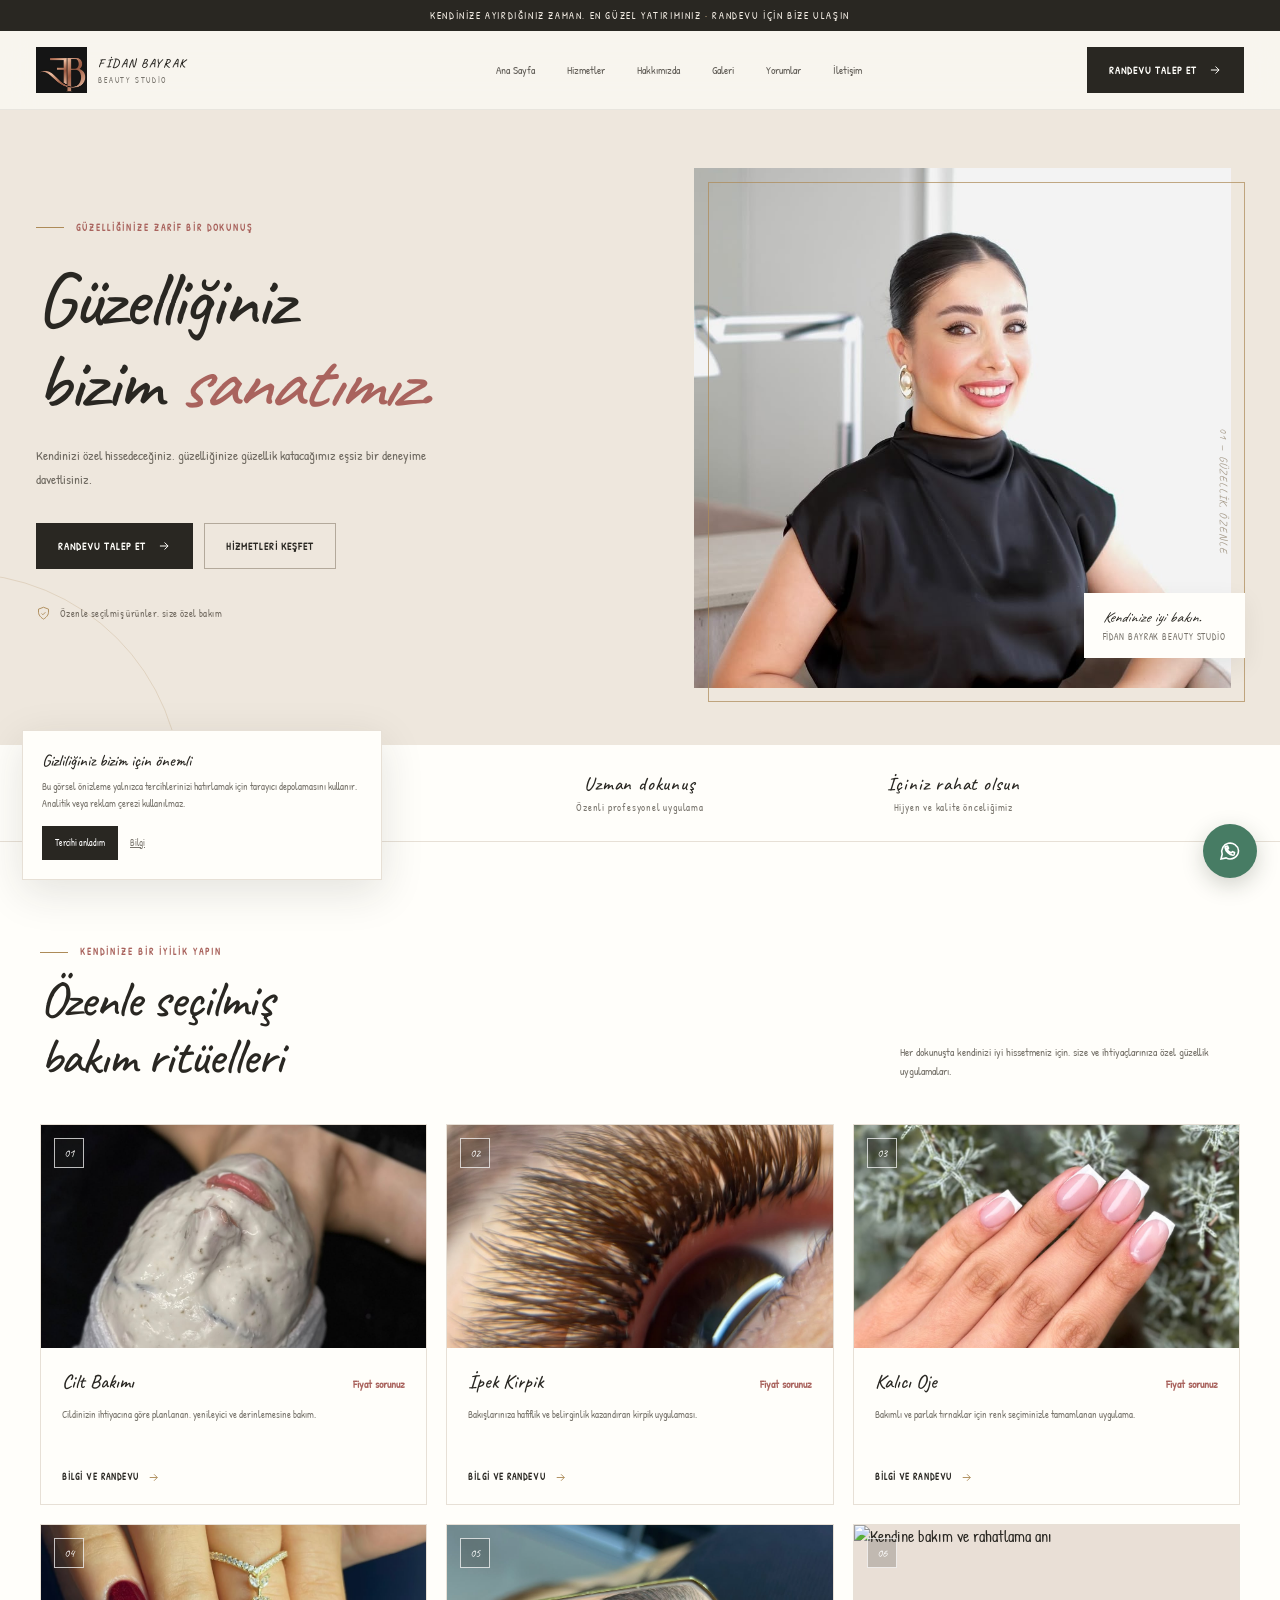
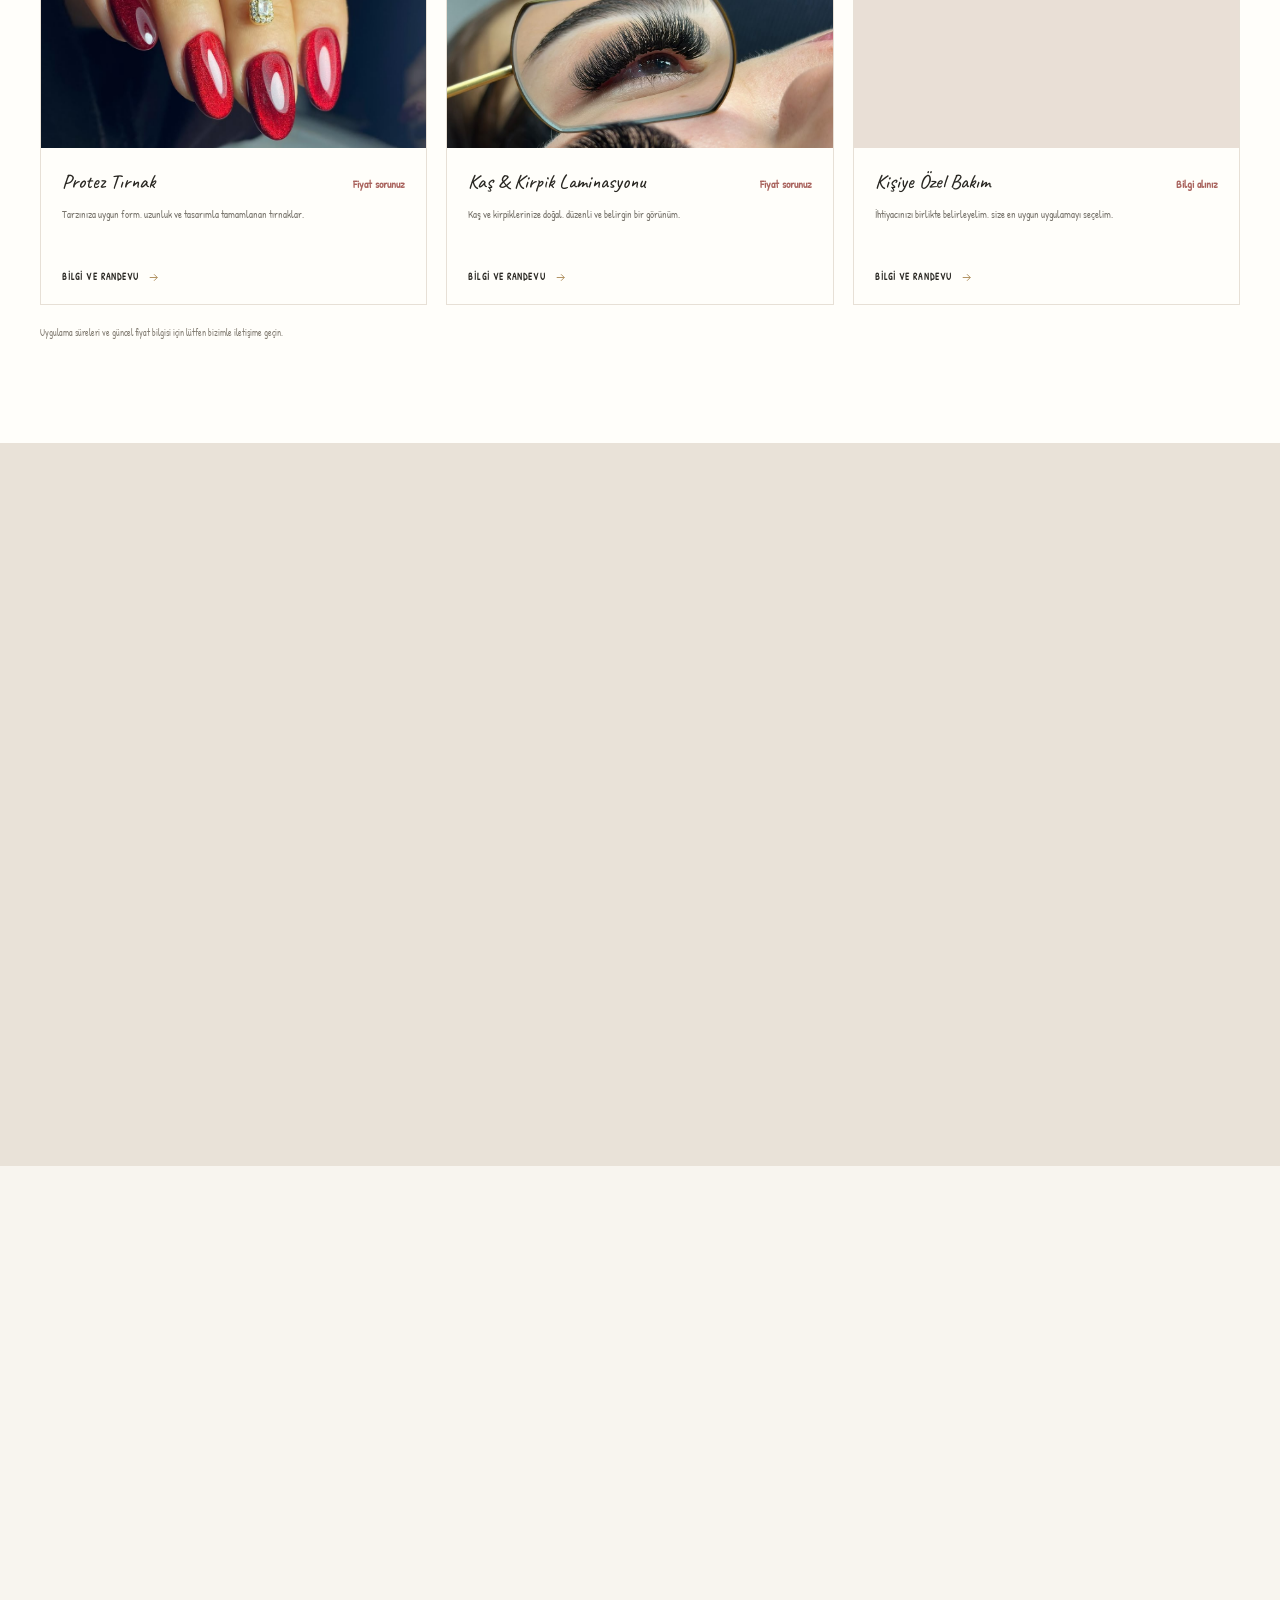
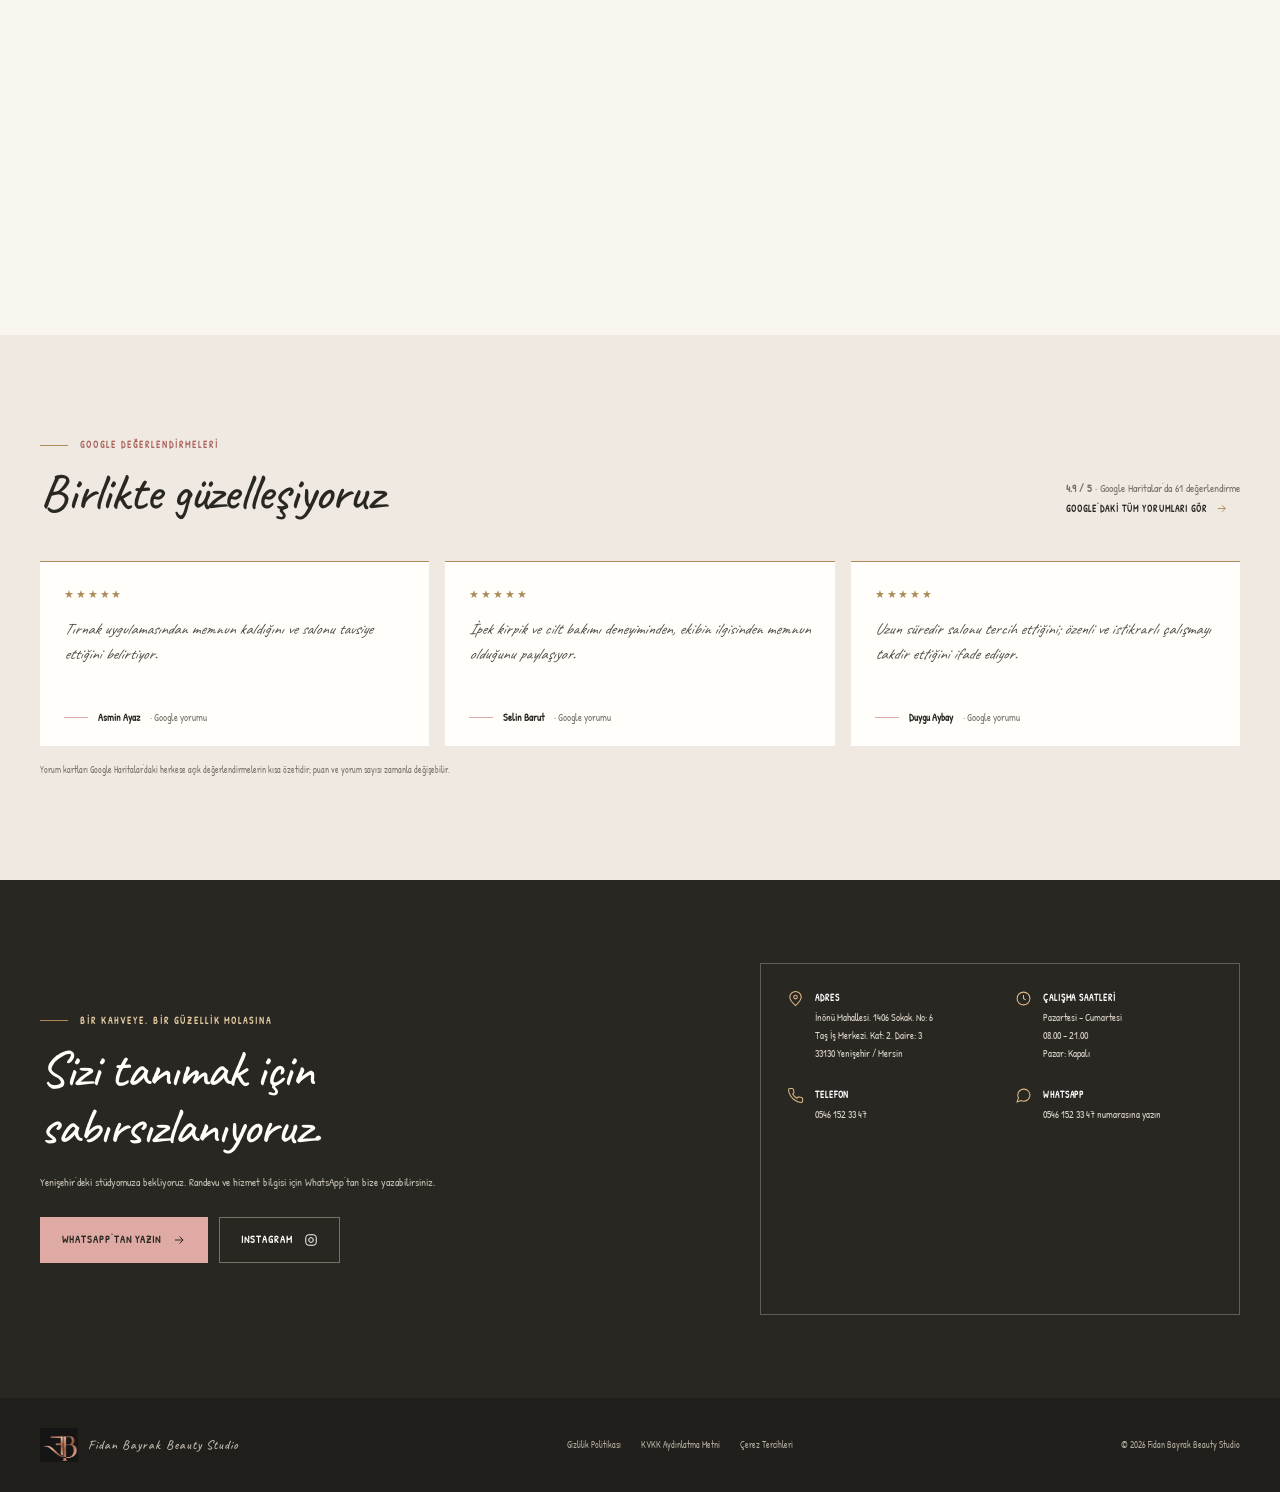
==== index.html @ 0d173be0 "Beauty studio web sitesi: ilk yükleme" ====
<!doctype html>
<html lang="tr">
<head>
	<meta charset="utf-8">
	<meta name="viewport" content="width=device-width, initial-scale=1">
	<meta name="theme-color" content="#f8f5ef">
	<meta name="description" content="Fidan Bayrak Beauty Studio'da kendinize ayırdığınız zaman; cilt bakımı, ipek kirpik ve profesyonel tırnak uygulamaları.">
	<title>Fidan Bayrak Beauty Studio | Güzelliğiniz Bizim Sanatımız</title>
	<link rel="preconnect" href="https://fonts.googleapis.com">
	<link rel="preconnect" href="https://fonts.gstatic.com" crossorigin>
	<link href="https://fonts.googleapis.com/css2?family=Caveat:wght@400;500;600;700&family=Patrick+Hand&display=swap" rel="stylesheet">
	<style>
		:root {
			--paper: #f8f5ef;
			--white: #fffefa;
			--ink: #292722;
			--muted: #77736b;
			--rose: #dfaaa3;
			--rose-deep: #a9635d;
			--gold: #ad8b58;
			--line: #e7e0d6;
			--serif: "Caveat", cursive;
			--sans: "Patrick Hand", cursive;
		}
		* { box-sizing: border-box; }
		html { scroll-behavior: smooth; scroll-padding-top: 88px; }
		body { margin: 0; color: var(--ink); background: var(--paper); font-family: var(--sans); -webkit-font-smoothing: antialiased; }
		a { color: inherit; text-decoration: none; }
		button, input, select { font: inherit; }
		button, a { -webkit-tap-highlight-color: transparent; }
		img { display: block; width: 100%; object-fit: cover; }
		.announcement { background: var(--ink); color: #f7f1e8; text-align: center; padding: 9px 16px; font-size: 10px; letter-spacing: .16em; text-transform: uppercase; }
		.announcement span { color: #e7c99b; }
		.header { position: sticky; top: 0; z-index: 20; background: rgba(248,245,239,.94); border-bottom: 1px solid rgba(41,39,34,.08); backdrop-filter: blur(16px); }
		.nav { width: min(1320px, calc(100% - 72px)); height: 78px; margin: auto; display: flex; align-items: center; justify-content: space-between; gap: 30px; }
		.brand { display: flex; align-items: center; gap: 11px; min-width: 235px; }
		.brand-mark { width: 51px; height: 46px; }
		.emblem-crop { position: relative; display: block; flex: 0 0 auto; overflow: hidden; background: #151515; }
		.emblem-crop img { position: absolute; top: -12%; left: -30%; width: 190%; max-width: none; height: 190%; object-fit: fill; }
		.brand-name { font: 600 12px var(--serif); letter-spacing: .13em; line-height: 1.35; text-transform: uppercase; }
		.brand-name small { display: block; color: var(--muted); font: 500 8px var(--sans); letter-spacing: .2em; margin-top: 3px; }
		.nav-links { display: flex; align-items: center; gap: clamp(18px, 2.5vw, 36px); }
		.nav-links a { color: #625e57; font-size: 11px; transition: color .2s; }
		.nav-links a:hover { color: var(--rose-deep); }
		.button { min-height: 46px; padding: 0 21px; display: inline-flex; justify-content: center; align-items: center; gap: 11px; border: 1px solid transparent; cursor: pointer; font-size: 10px; font-weight: 600; letter-spacing: .1em; text-transform: uppercase; transition: background .2s, color .2s, transform .2s; }
		.button:hover { transform: translateY(-2px); }
		.button-dark { background: var(--ink); color: var(--white); }
		.button-dark:hover { background: var(--rose-deep); }
		.button-outline { border-color: #b3a99b; color: var(--ink); background: transparent; }
		.button-outline:hover { border-color: var(--ink); }
		.button svg { width: 14px; height: 14px; }
		.menu-toggle { display: none; width: 42px; height: 42px; padding: 10px; border: 1px solid var(--line); background: transparent; color: var(--ink); cursor: pointer; }
		.menu-toggle svg { width: 20px; height: 20px; }

		.hero { position: relative; overflow: hidden; min-height: 635px; background: #eee7dd; }
		.hero:before { position: absolute; content: ""; width: 440px; height: 440px; border: 1px solid rgba(173,139,88,.22); border-radius: 50%; left: -260px; bottom: -270px; }
		.hero-inner { width: min(1320px, calc(100% - 72px)); min-height: 635px; margin: auto; display: grid; grid-template-columns: 1fr .92fr; align-items: center; gap: 5%; }
		.hero-copy { position: relative; z-index: 1; padding: 76px 0 88px; animation: arrive .75s both; }
		.eyebrow { display: flex; align-items: center; gap: 12px; color: var(--rose-deep); font-size: 9px; font-weight: 600; letter-spacing: .22em; text-transform: uppercase; }
		.eyebrow:before { width: 28px; height: 1px; background: var(--gold); content: ""; }
		h1, h2, h3, p { margin-top: 0; }
		.hero h1 { max-width: 570px; margin: 25px 0 20px; font: 500 clamp(47px, 6.1vw, 82px)/1.05 var(--serif); letter-spacing: -.025em; }
		.hero h1 em { color: var(--rose-deep); font-weight: 500; }
		.hero-copy > p { max-width: 425px; margin-bottom: 31px; color: #6d685f; font-size: 13px; line-height: 1.9; }
		.hero-actions { display: flex; flex-wrap: wrap; gap: 11px; }
		.hero-note { display: flex; gap: 9px; align-items: center; margin-top: 37px; color: #70695f; font-size: 10px; letter-spacing: .04em; }
		.hero-note svg { width: 15px; color: var(--gold); }
		.hero-visual { position: relative; height: min(520px, 74vw); min-height: 400px; margin: 47px 13px 47px 0; animation: arrive .9s .12s both; }
		.hero-visual img { height: 100%; object-position: center 34%; }
		.hero-frame { position: absolute; inset: 14px -14px -14px 14px; border: 1px solid rgba(173,139,88,.72); pointer-events: none; }
		.image-caption { position: absolute; right: -14px; bottom: 30px; padding: 15px 19px; background: var(--white); color: var(--ink); font: italic 15px var(--serif); box-shadow: 0 8px 24px #29272212; }
		.image-caption small { display: block; margin-top: 4px; color: var(--muted); font: 9px var(--sans); letter-spacing: .1em; text-transform: uppercase; }
		.hero-index { position: absolute; right: 0; top: 50%; color: #a69b8a; font: 11px var(--serif); writing-mode: vertical-rl; letter-spacing: .1em; }

		.trust-strip { display: grid; grid-template-columns: repeat(3, 1fr); gap: 20px; padding: 27px max(36px, calc((100% - 920px) / 2)); background: var(--white); border-bottom: 1px solid var(--line); }
		.trust-item { text-align: center; color: var(--muted); font-size: 10px; letter-spacing: .08em; }
		.trust-item strong { display: block; margin-bottom: 5px; color: var(--ink); font: 500 19px var(--serif); }
		.section { padding: 104px 0; }
		.container { width: min(1200px, calc(100% - 72px)); margin: auto; }
		.section-head { display: flex; align-items: end; justify-content: space-between; gap: 30px; margin-bottom: 39px; }
		.section-head h2, .about-copy h2, .contact-copy h2 { margin: 13px 0 0; font: 500 clamp(34px, 4.2vw, 51px)/1.12 var(--serif); letter-spacing: -.02em; }
		.section-head > p { max-width: 340px; margin: 0 0 3px; color: var(--muted); font-size: 11px; line-height: 1.8; }
		.services { background: var(--white); }
		.service-grid { display: grid; grid-template-columns: repeat(3, 1fr); gap: 19px; }
		.service-card { min-width: 0; border: 1px solid var(--line); background: var(--white); transition: box-shadow .25s, transform .25s; }
		.service-card:hover { transform: translateY(-4px); box-shadow: 0 14px 34px #392b2010; }
		.service-photo { position: relative; height: 223px; overflow: hidden; background: #e9dfd6; }
		.service-photo img { height: 100%; transition: transform .55s; }
		.service-photo .brow-lamination-image { object-position: center 38%; }
		.service-photo .nail-polish-image { object-position: center 45%; }
		.service-card:hover .service-photo img { transform: scale(1.035); }
		.service-number { position: absolute; top: 13px; left: 13px; width: 30px; height: 30px; display: grid; place-items: center; border: 1px solid #ffffffb8; color: white; font: 12px var(--serif); background: #29272235; }
		.service-info { padding: 21px 21px 19px; }
		.service-title-row { display: flex; align-items: baseline; justify-content: space-between; gap: 10px; }
		.service-title-row h3 { margin: 0; font: 500 20px var(--serif); }
		.price { flex: 0 0 auto; color: var(--rose-deep); font-size: 11px; font-weight: 600; }
		.service-info p { min-height: 40px; margin: 12px 0 17px; color: var(--muted); font-size: 10px; line-height: 1.8; }
		.service-link { display: inline-flex; align-items: center; gap: 8px; border: 0; padding: 0; background: transparent; color: var(--ink); cursor: pointer; font-size: 9px; font-weight: 600; letter-spacing: .12em; text-transform: uppercase; }
		.service-link svg { width: 13px; height: 13px; color: var(--gold); transition: transform .2s; }
		.service-link:hover svg { transform: translateX(4px); }
		.service-footnote { margin: 22px 0 0; color: #817b71; font-size: 9px; }

		.about { background: #e9e2d8; }
		.about-grid { display: grid; grid-template-columns: .95fr 1fr; align-items: center; gap: 9%; }
		.about-photos { position: relative; padding: 0 25px 25px 0; }
		.about-photos > img { height: 490px; }
		.about-photos:after { position: absolute; z-index: 0; content: ""; inset: 18px 0 0 18px; border: 1px solid var(--gold); }
		.about-photos > img { position: relative; z-index: 1; }
		.about-stamp { position: absolute; z-index: 2; right: -16px; bottom: 0; width: 112px; height: 112px; display: grid; place-items: center; border-radius: 50%; background: var(--rose); color: #fff; text-align: center; font: italic 16px/1.25 var(--serif); transform: rotate(8deg); }
		.about-copy { padding: 25px 0; }
		.about-copy h2 { max-width: 500px; margin-bottom: 21px; }
		.about-copy > p { max-width: 465px; margin-bottom: 16px; color: #6b665e; font-size: 11px; line-height: 2; }
		.signature { margin: 25px 0 27px; color: var(--rose-deep); font: italic 23px var(--serif); }
		.about-detail { display: flex; align-items: center; gap: 13px; margin: 0 0 21px; color: #665f55; font-size: 10px; }
		.about-detail svg { width: 18px; height: 18px; color: var(--gold); }

		.gallery { background: var(--paper); }
		.gallery-grid { display: grid; grid-template-columns: 1.12fr .88fr 1fr 1fr; grid-template-rows: 185px 185px; gap: 13px; }
		.gallery-grid figure { position: relative; overflow: hidden; margin: 0; background: #e6dcd2; }
		.gallery-grid figure:first-child { grid-row: span 2; }
		.gallery-grid img, .gallery-grid video { width: 100%; height: 100%; object-fit: cover; transition: transform .55s; }
		.gallery-grid figure:hover img, .gallery-grid figure:hover video { transform: scale(1.04); }
		.gallery-grid figcaption { position: absolute; right: 0; bottom: 0; left: 0; padding: 22px 13px 12px; color: white; font: 14px var(--serif); background: linear-gradient(transparent, #211c18a6); }

		.reviews { background: #f0e9e1; }
		.reviews-grid { display: grid; grid-template-columns: repeat(3, 1fr); gap: 16px; }
		.review { padding: 25px 24px 22px; border-top: 1px solid var(--gold); background: var(--white); }
		.stars { color: var(--gold); font-size: 11px; letter-spacing: .17em; }
		.review blockquote { min-height: 74px; margin: 16px 0 20px; color: #555149; font: italic 16px/1.6 var(--serif); }
		.review-by { display: flex; align-items: center; gap: 10px; color: var(--ink); font-size: 10px; font-weight: 600; }
		.review-by span { color: var(--muted); font-weight: 400; }
		.review-by:before { width: 24px; height: 1px; content: ""; background: var(--rose); }
		.review-disclaimer { margin: 18px 0 0; color: var(--muted); font-size: 9px; }

		.contact { padding: 83px 0; background: var(--ink); color: var(--white); }
		.contact-grid { display: grid; grid-template-columns: 1fr .8fr; gap: 10%; align-items: center; }
		.contact .eyebrow { color: #e6cda4; }
		.contact-copy h2 { margin: 14px 0 17px; }
		.contact-copy > p { max-width: 430px; color: #c3bdb2; font-size: 11px; line-height: 1.9; }
		.contact-actions { display: flex; gap: 11px; margin-top: 24px; }
		.contact .button-dark { background: var(--rose); color: var(--ink); }
		.contact .button-dark:hover { background: #f0beb8; }
		.contact .button-outline { border-color: #777166; color: var(--white); }
		.contact-details { display: grid; grid-template-columns: 1fr 1fr; gap: 24px 30px; padding: 26px; border: 1px solid #625d54; }
		.contact-detail { display: flex; gap: 11px; color: #dbd4c9; font-size: 10px; line-height: 1.8; }
		.contact-detail svg { flex: 0 0 auto; width: 17px; height: 17px; color: #dbb985; }
		.contact-detail strong { display: block; margin-bottom: 3px; color: white; font-size: 9px; letter-spacing: .1em; text-transform: uppercase; }
		.contact-map { grid-column: 1 / -1; width: 100%; height: 140px; border: 0; }

		footer { padding: 30px 0; background: #211f1b; color: #c7c0b5; }
		.footer-inner { width: min(1200px, calc(100% - 72px)); margin: auto; display: flex; align-items: center; justify-content: space-between; gap: 20px; }
		.footer-brand { display: inline-flex; align-items: center; gap: 10px; font: 500 13px var(--serif); letter-spacing: .08em; }
		.footer-emblem { width: 38px; height: 34px; }
		.footer-links { display: flex; flex-wrap: wrap; gap: 20px; }
		.footer-links a, .copyright { color: #b4ada1; font-size: 9px; }
		.footer-links a:hover { color: white; }
		.copyright { margin: 0; text-align: right; }
		.whatsapp { position: fixed; z-index: 15; right: 23px; bottom: 22px; width: 54px; height: 54px; display: grid; place-items: center; border: 0; border-radius: 50%; background: #477c64; color: white; box-shadow: 0 7px 22px #20291f35; transition: transform .2s; }
		.whatsapp:hover { transform: translateY(-3px); }
		.whatsapp svg { width: 24px; height: 24px; }
		.cookie { position: fixed; z-index: 30; left: 22px; bottom: 20px; width: min(360px, calc(100% - 44px)); padding: 19px; border: 1px solid var(--line); background: var(--white); box-shadow: 0 12px 40px #29272220; animation: arrive .4s both; }
		.cookie[hidden] { display: none; }
		.cookie h3 { margin: 0 0 7px; font: 500 17px var(--serif); }
		.cookie p { margin: 0 0 14px; color: var(--muted); font-size: 10px; line-height: 1.7; }
		.cookie-actions { display: flex; align-items: center; gap: 12px; }
		.cookie-actions button { min-height: 34px; padding: 0 12px; border: 1px solid var(--line); background: transparent; color: var(--ink); cursor: pointer; font-size: 9px; }
		.cookie-actions button:first-child { border-color: var(--ink); background: var(--ink); color: white; }
		.cookie-actions a { color: var(--muted); font-size: 9px; text-decoration: underline; }
		.modal-backdrop { position: fixed; z-index: 40; inset: 0; display: none; place-items: center; padding: 20px; background: #211f1bb8; }
		.modal-backdrop.open { display: grid; }
		.booking-modal { position: relative; width: min(480px, 100%); padding: 36px; background: var(--paper); box-shadow: 0 22px 80px #0004; animation: arrive .24s both; }
		.modal-close { position: absolute; top: 15px; right: 15px; width: 36px; height: 36px; display: grid; place-items: center; border: 1px solid var(--line); background: transparent; cursor: pointer; }
		.modal-close svg { width: 17px; }
		.booking-modal h2 { margin: 13px 35px 12px 0; font: 500 34px/1.15 var(--serif); }
		.booking-modal > p { color: var(--muted); font-size: 11px; line-height: 1.8; }
		.booking-modal label { display: block; margin: 20px 0 8px; color: #615c53; font-size: 9px; font-weight: 600; letter-spacing: .1em; text-transform: uppercase; }
		.booking-modal select { width: 100%; height: 47px; padding: 0 12px; border: 1px solid #d7cfc3; border-radius: 0; background: var(--white); color: var(--ink); font-size: 12px; }
		.booking-modal .button { width: 100%; margin-top: 15px; }
		.booking-note { margin: 13px 0 0 !important; color: #8b8172 !important; font-size: 9px !important; }
		.reveal { opacity: 0; transform: translateY(18px); transition: opacity .65s ease, transform .65s ease; }
		.reveal.visible { opacity: 1; transform: translateY(0); }
		@keyframes arrive { from { opacity: 0; transform: translateY(12px); } to { opacity: 1; transform: translateY(0); } }
		@media (prefers-reduced-motion: reduce) { *, *:before, *:after { scroll-behavior: auto !important; animation-duration: .01ms !important; transition-duration: .01ms !important; } .reveal { opacity: 1; transform: none; } }
		@media (max-width: 900px) {
			.nav, .hero-inner, .container, .footer-inner { width: min(100% - 44px, 720px); }
			.nav { height: 70px; }
			.brand { min-width: auto; }
			.nav-links { gap: 15px; }
			.nav-links a { font-size: 10px; }
			.nav > .button { padding: 0 14px; font-size: 9px; }
			.hero, .hero-inner { min-height: 570px; }
			.hero-inner { gap: 4%; }
			.hero h1 { font-size: clamp(46px, 7vw, 65px); }
			.hero-visual { min-height: 360px; height: 440px; }
			.service-grid { grid-template-columns: repeat(2, 1fr); }
			.section { padding: 80px 0; }
			.about-grid { gap: 6%; }
			.about-photos > img { height: 410px; }
			.gallery-grid { grid-template-rows: 150px 150px; }
			.contact-grid { gap: 6%; }
		}
		@media (max-width: 650px) {
			.announcement { font-size: 8px; letter-spacing: .1em; }
			.nav, .hero-inner, .container, .footer-inner { width: calc(100% - 38px); }
			.nav { height: 66px; }
			.brand-mark { width: 43px; height: 39px; }
			.brand-name { font-size: 10px; }
			.brand-name small { font-size: 7px; }
			.menu-toggle { display: grid; place-items: center; margin-left: auto; }
			.nav > .button { display: none; }
			.nav-links { position: absolute; top: 65px; right: 0; left: 0; display: none; padding: 14px 20px 21px; border-bottom: 1px solid var(--line); background: var(--paper); box-shadow: 0 12px 20px #2927220d; }
			.nav-links.open { display: grid; gap: 0; }
			.nav-links a { padding: 13px 0; border-bottom: 1px solid var(--line); font-size: 12px; }
			.nav-links a:last-child { border: 0; }
			.hero, .hero-inner { min-height: 0; }
			.hero-inner { grid-template-columns: 1fr; gap: 0; }
			.hero-copy { padding: 54px 0 16px; }
			.hero h1 { max-width: 450px; margin: 20px 0 15px; font-size: clamp(47px, 13vw, 66px); }
			.hero-copy > p { max-width: 380px; margin-bottom: 23px; font-size: 12px; }
			.hero-actions { gap: 9px; }
			.button { min-height: 44px; padding: 0 15px; font-size: 9px; }
			.hero-note { margin-top: 23px; font-size: 9px; }
			.hero-visual { width: calc(100% - 12px); height: 94vw; min-height: 0; max-height: 430px; margin: 22px 12px 36px 0; }
			.image-caption { right: -12px; bottom: 21px; padding: 12px 14px; font-size: 13px; }
			.trust-strip { padding: 21px 14px; gap: 7px; }
			.trust-item { font-size: 8px; line-height: 1.5; }
			.trust-item strong { font-size: 16px; }
			.section { padding: 66px 0; }
			.section-head { display: block; margin-bottom: 26px; }
			.section-head h2, .about-copy h2, .contact-copy h2 { font-size: 39px; }
			.section-head > p { max-width: 380px; margin-top: 12px; }
			.service-grid { grid-template-columns: 1fr; gap: 13px; }
			.service-card { display: grid; grid-template-columns: 39% 1fr; }
			.service-photo { height: 100%; min-height: 180px; }
			.service-info { padding: 17px 14px; }
			.service-title-row { display: block; }
			.service-title-row h3 { font-size: 18px; }
			.price { display: block; margin-top: 5px; }
			.service-info p { min-height: 0; margin: 9px 0 12px; font-size: 9px; }
			.service-link { font-size: 8px; }
			.about-grid { grid-template-columns: 1fr; gap: 27px; }
			.about-photos { width: calc(100% - 13px); padding: 0 15px 15px 0; }
			.about-photos > img { height: 390px; }
			.about-stamp { right: -9px; width: 92px; height: 92px; font-size: 14px; }
			.about-copy { padding: 0; }
			.about-copy > p { font-size: 10px; }
			.gallery-grid { grid-template-columns: 1fr 1fr; grid-template-rows: repeat(4, 150px); gap: 9px; }
			.reviews-grid { grid-template-columns: 1fr; gap: 11px; }
			.review { padding: 20px; }
			.review blockquote { min-height: 0; margin: 12px 0 16px; }
			.contact { padding: 66px 0; }
			.contact-grid { grid-template-columns: 1fr; gap: 32px; }
			.contact-details { gap: 18px 10px; padding: 19px 14px; }
			.contact-detail { gap: 8px; font-size: 9px; }
			.contact-actions { flex-wrap: wrap; }
			.footer-inner { align-items: flex-start; flex-direction: column; }
			.footer-links { gap: 14px; }
			.copyright { text-align: left; }
			.whatsapp { right: 14px; bottom: 14px; width: 49px; height: 49px; }
			.cookie { left: 12px; bottom: 12px; width: min(360px, calc(100% - 24px)); }
			.booking-modal { padding: 29px 23px 24px; }
		}
	</style>
</head>
<body>
	<div class="announcement">Kendinize ayırdığınız zaman, en güzel yatırımınız <span>·</span> Randevu için bize ulaşın</div>
	<header class="header">
		<nav class="nav" aria-label="Ana menü">
			<a class="brand" href="#anasayfa" aria-label="Fidan Bayrak Beauty Studio ana sayfa">
				<span class="brand-mark emblem-crop" aria-hidden="true"><img src="amblem.jpeg" alt=""></span>
				<span class="brand-name">Fidan Bayrak<small>Beauty Studio</small></span>
			</a>
			<div class="nav-links" id="navLinks">
				<a href="#anasayfa">Ana Sayfa</a><a href="#hizmetler">Hizmetler</a><a href="#hakkimizda">Hakkımızda</a><a href="#galeri">Galeri</a><a href="#yorumlar">Yorumlar</a><a href="#iletisim">İletişim</a>
			</div>
			<button class="button button-dark" type="button" data-book>Randevu talep et <svg viewBox="0 0 24 24" fill="none" stroke="currentColor" stroke-width="1.7"><path d="M5 12h14m-6-6 6 6-6 6"/></svg></button>
			<button class="menu-toggle" type="button" aria-label="Menüyü aç" aria-expanded="false" aria-controls="navLinks"><svg viewBox="0 0 24 24" fill="none" stroke="currentColor" stroke-width="1.7"><path d="M4 7h16M4 12h16M4 17h16"/></svg></button>
		</nav>
	</header>

	<main>
		<section class="hero" id="anasayfa">
			<div class="hero-inner">
				<div class="hero-copy">
					<div class="eyebrow">Güzelliğinize zarif bir dokunuş</div>
					<h1>Güzelliğiniz<br>bizim <em>sanatımız.</em></h1>
					<p>Kendinizi özel hissedeceğiniz, güzelliğinize güzellik katacağımız eşsiz bir deneyime davetlisiniz.</p>
					<div class="hero-actions">
						<button class="button button-dark" type="button" data-book>Randevu talep et <svg viewBox="0 0 24 24" fill="none" stroke="currentColor" stroke-width="1.7"><path d="M5 12h14m-6-6 6 6-6 6"/></svg></button>
						<a class="button button-outline" href="#hizmetler">Hizmetleri keşfet</a>
					</div>
					<div class="hero-note"><svg viewBox="0 0 24 24" fill="none" stroke="currentColor" stroke-width="1.5"><path d="M12 21s8-4.4 8-11V5l-8-3-8 3v5c0 6.6 8 11 8 11Z"/><path d="m9 12 2 2 4-4"/></svg> Özenle seçilmiş ürünler, size özel bakım</div>
				</div>
				<div class="hero-visual">
					<img src="kapak%201.jpeg" alt="Fidan Bayrak Beauty Studio kapak fotoğrafı" fetchpriority="high">
					<div class="hero-frame"></div>
					<div class="image-caption">Kendinize iyi bakın.<small>Fidan Bayrak Beauty Studio</small></div>
					<div class="hero-index">01 — GÜZELLİK, ÖZENLE</div>
				</div>
			</div>
		</section>
		<div class="trust-strip" aria-label="Salon özellikleri">
			<div class="trust-item"><strong>Size özel</strong>Kişisel bakım deneyimi</div>
			<div class="trust-item"><strong>Uzman dokunuş</strong>Özenli profesyonel uygulama</div>
			<div class="trust-item"><strong>İçiniz rahat olsun</strong>Hijyen ve kalite önceliğimiz</div>
		</div>

		<section class="section services" id="hizmetler">
			<div class="container">
				<div class="section-head reveal">
					<div><div class="eyebrow">Kendinize bir iyilik yapın</div><h2>Özenle seçilmiş<br>bakım ritüelleri</h2></div>
					<p>Her dokunuşta kendinizi iyi hissetmeniz için, size ve ihtiyaçlarınıza özel güzellik uygulamaları.</p>
				</div>
				<div class="service-grid">
					<article class="service-card reveal"><div class="service-photo"><img loading="lazy" src="cilt%20bak%C4%B1m%C4%B1.jpeg" alt="Yüz cilt bakımı uygulaması"><span class="service-number">01</span></div><div class="service-info"><div class="service-title-row"><h3>Cilt Bakımı</h3><span class="price">Fiyat sorunuz</span></div><p>Cildinizin ihtiyacına göre planlanan, yenileyici ve derinlemesine bakım.</p><button class="service-link" type="button" data-book="Cilt Bakımı">Bilgi ve randevu <svg viewBox="0 0 24 24" fill="none" stroke="currentColor" stroke-width="1.7"><path d="M5 12h14m-6-6 6 6-6 6"/></svg></button></div></article>
					<article class="service-card reveal"><div class="service-photo"><img class="lash-service-image" loading="lazy" src="WhatsApp%20Image%202026-10-17%20at%2015.33.04.jpeg" alt="İpek kirpik uygulaması yakın plan"><span class="service-number">02</span></div><div class="service-info"><div class="service-title-row"><h3>İpek Kirpik</h3><span class="price">Fiyat sorunuz</span></div><p>Bakışlarınıza hafiflik ve belirginlik kazandıran kirpik uygulaması.</p><button class="service-link" type="button" data-book="İpek Kirpik">Bilgi ve randevu <svg viewBox="0 0 24 24" fill="none" stroke="currentColor" stroke-width="1.7"><path d="M5 12h14m-6-6 6 6-6 6"/></svg></button></div></article>
					<article class="service-card reveal"><div class="service-photo"><img class="nail-polish-image" loading="lazy" src="jel%20t%C4%B1rnak.jpeg" alt="Pembe French jel tırnak uygulaması"><span class="service-number">03</span></div><div class="service-info"><div class="service-title-row"><h3>Kalıcı Oje</h3><span class="price">Fiyat sorunuz</span></div><p>Bakımlı ve parlak tırnaklar için renk seçiminizle tamamlanan uygulama.</p><button class="service-link" type="button" data-book="Kalıcı Oje">Bilgi ve randevu <svg viewBox="0 0 24 24" fill="none" stroke="currentColor" stroke-width="1.7"><path d="M5 12h14m-6-6 6 6-6 6"/></svg></button></div></article>
					<article class="service-card reveal"><div class="service-photo"><img loading="lazy" src="protez%20t%C4%B1rnak.jpeg" alt="Özenle yapılmış protez tırnaklar"><span class="service-number">04</span></div><div class="service-info"><div class="service-title-row"><h3>Protez Tırnak</h3><span class="price">Fiyat sorunuz</span></div><p>Tarzınıza uygun form, uzunluk ve tasarımla tamamlanan tırnaklar.</p><button class="service-link" type="button" data-book="Protez Tırnak">Bilgi ve randevu <svg viewBox="0 0 24 24" fill="none" stroke="currentColor" stroke-width="1.7"><path d="M5 12h14m-6-6 6 6-6 6"/></svg></button></div></article>
					<article class="service-card reveal"><div class="service-photo"><img class="brow-lamination-image" loading="lazy" src="ka%C5%9F%20ve%20kirpik%20laminasyonu.jpeg" alt="Kaş ve kirpik laminasyonu uygulaması"><span class="service-number">05</span></div><div class="service-info"><div class="service-title-row"><h3>Kaş &amp; Kirpik Laminasyonu</h3><span class="price">Fiyat sorunuz</span></div><p>Kaş ve kirpiklerinize doğal, düzenli ve belirgin bir görünüm.</p><button class="service-link" type="button" data-book="Kaş ve Kirpik Laminasyonu">Bilgi ve randevu <svg viewBox="0 0 24 24" fill="none" stroke="currentColor" stroke-width="1.7"><path d="M5 12h14m-6-6 6 6-6 6"/></svg></button></div></article>
					<article class="service-card reveal"><div class="service-photo"><img loading="lazy" src="https://images.unsplash.com/photo-1515377905703-c4788e51af15?auto=format&fit=crop&w=700&q=80" alt="Kendine bakım ve rahatlama anı"><span class="service-number">06</span></div><div class="service-info"><div class="service-title-row"><h3>Kişiye Özel Bakım</h3><span class="price">Bilgi alınız</span></div><p>İhtiyacınızı birlikte belirleyelim, size en uygun uygulamayı seçelim.</p><button class="service-link" type="button" data-book="Kişiye Özel Bakım">Bilgi ve randevu <svg viewBox="0 0 24 24" fill="none" stroke="currentColor" stroke-width="1.7"><path d="M5 12h14m-6-6 6 6-6 6"/></svg></button></div></article>
				</div>
				<p class="service-footnote">Uygulama süreleri ve güncel fiyat bilgisi için lütfen bizimle iletişime geçin.</p>
			</div>
		</section>

		<section class="section about" id="hakkimizda">
			<div class="container about-grid">
				<div class="about-photos reveal"><img loading="lazy" src="g%C3%BCzel%20hisset.jpeg" alt="Güzel hisset fotoğrafı"><div class="about-stamp">Güzellik<br>kendin olmaktır</div></div>
				<div class="about-copy reveal"><div class="eyebrow">Fidan Bayrak Beauty Studio</div><h2>Güzel hissetmek,<br>kendinle başlar.</h2><p>Güzelliğin herkese özel olduğuna inanıyoruz. Stüdyomuzda sizi dinliyor, ihtiyaçlarınızı anlıyor ve kendinize iyi bakmanız için özenli bir alan sunuyoruz.</p><p>İlk karşılamadan son dokunuşa kadar; rahatlığınız, hijyen ve uygulama kalitesi bizim için öncelikli.</p><div class="signature">Sevgiyle, Fidan</div><div class="about-detail"><svg viewBox="0 0 24 24" fill="none" stroke="currentColor" stroke-width="1.5"><path d="M12 21s8-4.4 8-11V5l-8-3-8 3v5c0 6.6 8 11 8 11Z"/><path d="m9 12 2 2 4-4"/></svg> Her danışanımıza özenli ve kişisel yaklaşım</div><div class="about-detail"><svg viewBox="0 0 24 24" fill="none" stroke="currentColor" stroke-width="1.5"><path d="M12 3v18M3 12h18"/><circle cx="12" cy="12" r="9"/></svg> Titizlikle seçilmiş ürün ve uygulamalar</div></div>
			</div>
		</section>

		<section class="section gallery" id="galeri">
			<div class="container">
				<div class="section-head reveal"><div><div class="eyebrow">Stüdyomuzdan kareler</div><h2>Güzelliğin küçük<br>detayları</h2></div><p>Her uygulama, sizin tarzınızı yansıtan küçük bir güzellik hikâyesi.</p></div>
				<div class="gallery-grid reveal">
					<figure><img loading="lazy" src="ay%C4%B1rd%C4%B1%C4%9F%C4%B1n%20zaman.jpeg" alt="Kendinize ayırdığınız zaman"><figcaption>Kendinize ayırdığınız zaman</figcaption></figure>
					<figure><video muted loop playsinline preload="none" data-src="Manik%C3%BCr.mp4" aria-label="Manikür uygulaması videosu"></video><figcaption>Manikür</figcaption></figure>
					<figure><img loading="lazy" src="st%C3%BCdyo%20kareler%202.jpeg" alt="Stüdyomuzdan özenli dokunuşlar"><figcaption>Özenli dokunuşlar</figcaption></figure>
					<figure><video muted loop playsinline preload="none" data-src="Pedik%C3%BCr.mp4" aria-label="Pedikür uygulaması videosu"></video><figcaption>Pedikür</figcaption></figure>
					<figure><img loading="lazy" src="st%C3%BCdyo%20kareler%201.jpeg" alt="Stüdyomuzdan bakışlarda zarafet"><figcaption>Bakışlarda zarafet</figcaption></figure>
					<figure><video muted loop playsinline preload="none" data-src="Cilt%20Bak%C4%B1m.mp4" aria-label="Cilt bakımı videosu"></video><figcaption>Cilt Bakımı</figcaption></figure>
					<figure><img loading="lazy" src="st%C3%BCdyo%20kareler%203.jpeg" alt="Stüdyomuzdan cilt bakımı karesi"><figcaption>Cildinize iyi bakın</figcaption></figure>
				</div>
			</div>
		</section>

		<section class="section reviews" id="yorumlar">
			<div class="container">
				<div class="section-head reveal"><div><div class="eyebrow">Google değerlendirmeleri</div><h2>Birlikte güzelleşiyoruz</h2></div><p><strong>4,9 / 5</strong> · Google Haritalar'da 61 değerlendirme<br><a class="service-link" href="https://www.google.com/maps/search/?api=1&amp;query=F%C4%B0DAN%20BAYRAK%20BEAUTY%20STUD%C4%B0O%2C%201406%20Sokak%2C%20Yeni%C5%9Fehir%2C%20Mersin" target="_blank" rel="noreferrer">Google'daki tüm yorumları gör <svg viewBox="0 0 24 24" fill="none" stroke="currentColor" stroke-width="1.7"><path d="M5 12h14m-6-6 6 6-6 6"/></svg></a></p></div>
				<div class="reviews-grid">
					<article class="review reveal"><div class="stars" aria-label="5 yıldız">★★★★★</div><blockquote>Tırnak uygulamasından memnun kaldığını ve salonu tavsiye ettiğini belirtiyor.</blockquote><div class="review-by">Asmin Ayaz <span>· Google yorumu</span></div></article>
					<article class="review reveal"><div class="stars" aria-label="5 yıldız">★★★★★</div><blockquote>İpek kirpik ve cilt bakımı deneyiminden, ekibin ilgisinden memnun olduğunu paylaşıyor.</blockquote><div class="review-by">Selin Barut <span>· Google yorumu</span></div></article>
					<article class="review reveal"><div class="stars" aria-label="5 yıldız">★★★★★</div><blockquote>Uzun süredir salonu tercih ettiğini; özenli ve istikrarlı çalışmayı takdir ettiğini ifade ediyor.</blockquote><div class="review-by">Duygu Aybay <span>· Google yorumu</span></div></article>
				</div>
				<p class="review-disclaimer">Yorum kartları Google Haritalar'daki herkese açık değerlendirmelerin kısa özetidir; puan ve yorum sayısı zamanla değişebilir.</p>
			</div>
		</section>

		<section class="contact" id="iletisim">
			<div class="container contact-grid">
				<div class="contact-copy reveal"><div class="eyebrow">Bir kahveye, bir güzellik molasına</div><h2>Sizi tanımak için<br>sabırsızlanıyoruz.</h2><p>Yenişehir'deki stüdyomuza bekliyoruz. Randevu ve hizmet bilgisi için WhatsApp'tan bize yazabilirsiniz.</p><div class="contact-actions"><a class="button button-dark" href="https://wa.me/905461523347?text=Merhaba%2C%20g%C3%BCzellik%20salonunuzdan%20randevu%20almak%20istiyorum.%20%E2%9C%A8%20%F0%9F%8C%B8%20%F0%9F%92%96" target="_blank" rel="noreferrer">WhatsApp'tan yazın <svg viewBox="0 0 24 24" fill="none" stroke="currentColor" stroke-width="1.7"><path d="M5 12h14m-6-6 6 6-6 6"/></svg></a><a class="button button-outline" href="https://www.instagram.com/fidanbayrakbeautystudio/" target="_blank" rel="noreferrer">Instagram <svg viewBox="0 0 24 24" fill="none" stroke="currentColor" stroke-width="1.7"><rect x="3" y="3" width="18" height="18" rx="5"/><circle cx="12" cy="12" r="4"/><path d="M17.5 6.5h.01"/></svg></a></div></div>
				<div class="contact-details reveal">
					<div class="contact-detail"><svg viewBox="0 0 24 24" fill="none" stroke="currentColor" stroke-width="1.5"><path d="M20 10c0 5-8 12-8 12S4 15 4 10a8 8 0 1 1 16 0Z"/><circle cx="12" cy="10" r="2.5"/></svg><div><strong>Adres</strong><a href="https://www.google.com/maps/search/?api=1&amp;query=Ta%C5%9F%20%C4%B0%C5%9F%20Merkezi%2C%20%C4%B0n%C3%B6n%C3%BC%20Mahallesi%2C%201406%20Sokak%20No%3A%206%2C%20Kat%3A%202%2C%20Daire%3A%203%2C%2033130%20Yeni%C5%9Fehir%2C%20Mersin" target="_blank" rel="noreferrer">İnönü Mahallesi, 1406 Sokak, No: 6<br>Taş İş Merkezi, Kat: 2, Daire: 3<br>33130 Yenişehir / Mersin</a></div></div>
					<div class="contact-detail"><svg viewBox="0 0 24 24" fill="none" stroke="currentColor" stroke-width="1.5"><circle cx="12" cy="12" r="9"/><path d="M12 7v5l3 2"/></svg><div><strong>Çalışma saatleri</strong>Pazartesi – Cumartesi<br>08.00 – 21.00<br>Pazar: Kapalı</div></div>
					<div class="contact-detail"><svg viewBox="0 0 24 24" fill="none" stroke="currentColor" stroke-width="1.5"><path d="M22 16.9v3a2 2 0 0 1-2.2 2 19.8 19.8 0 0 1-8.6-3.1 19.4 19.4 0 0 1-6-6A19.8 19.8 0 0 1 2.1 4.2 2 2 0 0 1 4.1 2h3a2 2 0 0 1 2 1.7c.1 1 .4 2 .7 2.9a2 2 0 0 1-.5 2.1L8 9.9a16 16 0 0 0 6 6l1.2-1.3a2 2 0 0 1 2.1-.5c.9.3 1.9.6 2.9.7a2 2 0 0 1 1.8 2.1Z"/></svg><div><strong>Telefon</strong><a href="tel:+905461523347">0546 152 33 47</a></div></div>
					<div class="contact-detail"><svg viewBox="0 0 24 24" fill="none" stroke="currentColor" stroke-width="1.5"><path d="M21 11.5a8.4 8.4 0 0 1-.9 3.8 8.5 8.5 0 0 1-7.6 4.7 8.4 8.4 0 0 1-3.8-.9L3 21l1.9-5.7a8.4 8.4 0 0 1-.9-3.8A8.5 8.5 0 0 1 8.7 3.9a8.4 8.4 0 0 1 3.8-.9h.5a8.5 8.5 0 0 1 8 8v.5Z"/></svg><div><strong>WhatsApp</strong><a href="https://wa.me/905461523347?text=Merhaba%2C%20g%C3%BCzellik%20salonunuzdan%20randevu%20almak%20istiyorum.%20%E2%9C%A8%20%F0%9F%8C%B8%20%F0%9F%92%96" target="_blank" rel="noreferrer">0546 152 33 47 numarasına yazın</a></div></div>
					<iframe class="contact-map" title="Fidan Bayrak Beauty Studio Google Haritalar araması" src="https://maps.google.com/maps?q=Fidan%20Bayrak%20Beauty%20Studio&amp;output=embed" loading="lazy" referrerpolicy="no-referrer-when-downgrade"></iframe>
				</div>
			</div>
		</section>
	</main>
	<footer><div class="footer-inner"><a class="footer-brand" href="#anasayfa"><span class="footer-emblem emblem-crop" aria-hidden="true"><img src="amblem.jpeg" alt=""></span>Fidan Bayrak Beauty Studio</a><nav class="footer-links" aria-label="Yasal bağlantılar"><a href="#gizlilik" data-legal="Gizlilik Politikası">Gizlilik Politikası</a><a href="#kvkk" data-legal="KVKK Aydınlatma Metni">KVKK Aydınlatma Metni</a><a href="#cerez" data-legal="Çerez Tercihleri">Çerez Tercihleri</a></nav><p class="copyright">© 2026 Fidan Bayrak Beauty Studio</p></div></footer>

	<a class="whatsapp" href="https://wa.me/905461523347?text=Merhaba%2C%20g%C3%BCzellik%20salonunuzdan%20randevu%20almak%20istiyorum.%20%E2%9C%A8%20%F0%9F%8C%B8%20%F0%9F%92%96" target="_blank" rel="noreferrer" aria-label="WhatsApp'tan iletişime geç"><svg viewBox="0 0 24 24" fill="none" stroke="currentColor" stroke-width="1.6"><path d="M20.5 11.5a8.4 8.4 0 0 1-12.4 7.4L3 20l1.2-4.8a8.4 8.4 0 1 1 16.3-3.7Z"/><path d="M8.5 8.5c.4 2 2.5 4.5 4.7 5.3l1.3-1.2 2 .9-.3 1.9c-.1.5-.6.8-1.1.8-3.7-.4-7.6-4-8-7.6-.1-.6.3-1.1.8-1.2l1.7-.3.9 2-1 1.4"/></svg></a>

	<aside class="cookie" id="cookieNotice" aria-label="Çerez bilgilendirmesi" hidden><h3>Gizliliğiniz bizim için önemli</h3><p>Bu görsel önizleme yalnızca tercihlerinizi hatırlamak için tarayıcı depolamasını kullanır. Analitik veya reklam çerezi kullanılmaz.</p><div class="cookie-actions"><button type="button" data-cookie>Tercihi anladım</button><a href="#kvkk" data-legal="KVKK Aydınlatma Metni">Bilgi</a></div></aside>

	<div class="modal-backdrop" id="bookingModal" role="dialog" aria-modal="true" aria-labelledby="bookingTitle">
		<div class="booking-modal"><button class="modal-close" type="button" aria-label="Pencereyi kapat"><svg viewBox="0 0 24 24" fill="none" stroke="currentColor" stroke-width="1.7"><path d="m6 6 12 12M18 6 6 18"/></svg></button><div class="eyebrow">İlk adım, merhaba demek</div><h2 id="bookingTitle">Bir bakım molası planlayalım.</h2><p>Hizmetinizi seçin; WhatsApp'ta randevu talebinizi iletin. Salon ekibi sizinle uygun gün ve saati netleştirecektir.</p><label for="bookingService">İlgilendiğiniz hizmet</label><select id="bookingService"><option value="Genel bilgi">Hizmet seçiniz</option><option>Cilt Bakımı</option><option>İpek Kirpik</option><option>Kalıcı Oje</option><option>Protez Tırnak</option><option>Kaş ve Kirpik Laminasyonu</option><option>Kişiye Özel Bakım</option></select><a class="button button-dark" id="whatsappBooking" href="https://wa.me/?text=Merhaba%2C%20randevu%20hakk%C4%B1nda%20bilgi%20almak%20istiyorum." target="_blank" rel="noreferrer">WhatsApp'ta talep oluştur <svg viewBox="0 0 24 24" fill="none" stroke="currentColor" stroke-width="1.7"><path d="M5 12h14m-6-6 6 6-6 6"/></svg></a><p class="booking-note">Bu önizlemede çevrimiçi takvim ve otomatik randevu onayı etkin değildir. Talebiniz WhatsApp ile iletilir, saat salonla ayrıca teyit edilir.</p></div>
	</div>

	<script>
		const modal = document.querySelector('#bookingModal');
		const serviceSelect = document.querySelector('#bookingService');
		const whatsappBooking = document.querySelector('#whatsappBooking');
		const navLinks = document.querySelector('#navLinks');
		const menuToggle = document.querySelector('.menu-toggle');

		function updateBookingLink() {
			const service = serviceSelect.value;
			const serviceRequest = service === 'Genel bilgi' ? '' : ` Hizmet: ${service}.`;
			const message = `Merhaba, güzellik salonunuzdan randevu almak istiyorum. ✨🌸💖${serviceRequest}`;
			whatsappBooking.href = `https://wa.me/905461523347?text=${encodeURIComponent(message)}`;
		}
		function openBooking(service) {
			if (service) serviceSelect.value = service;
			updateBookingLink();
			modal.classList.add('open');
			document.body.style.overflow = 'hidden';
			document.querySelector('.modal-close').focus();
		}
		function closeBooking() {
			modal.classList.remove('open');
			document.body.style.overflow = '';
		}

		document.querySelectorAll('[data-book]').forEach(button => button.addEventListener('click', () => openBooking(button.dataset.book)));
		document.querySelector('.modal-close').addEventListener('click', closeBooking);
		modal.addEventListener('click', event => { if (event.target === modal) closeBooking(); });
		document.addEventListener('keydown', event => { if (event.key === 'Escape') closeBooking(); });
		serviceSelect.addEventListener('change', updateBookingLink);
		menuToggle.addEventListener('click', () => {
			const isOpen = navLinks.classList.toggle('open');
			menuToggle.setAttribute('aria-expanded', String(isOpen));
			menuToggle.setAttribute('aria-label', isOpen ? 'Menüyü kapat' : 'Menüyü aç');
		});
		navLinks.querySelectorAll('a').forEach(link => link.addEventListener('click', () => {
			navLinks.classList.remove('open');
			menuToggle.setAttribute('aria-expanded', 'false');
			menuToggle.setAttribute('aria-label', 'Menüyü aç');
		}));

		const cookieNotice = document.querySelector('#cookieNotice');
		try {
			if (!localStorage.getItem('fidan-cookie-choice')) cookieNotice.hidden = false;
			document.querySelector('[data-cookie]').addEventListener('click', () => {
				localStorage.setItem('fidan-cookie-choice', 'acknowledged');
				cookieNotice.hidden = true;
			});
		} catch {
			cookieNotice.hidden = true;
		}

		document.querySelectorAll('[data-legal]').forEach(link => link.addEventListener('click', event => {
			event.preventDefault();
			alert(`${link.dataset.legal} bu görsel önizlemede içerik taslağı olarak yer almıyor. Yayına çıkmadan önce salonun gerçek işletme ve veri işleme bilgileriyle hazırlanmalıdır.`);
		}));

		if ('IntersectionObserver' in window) {
			const galleryVideoObserver = new IntersectionObserver(entries => {
				entries.forEach(entry => {
					const video = entry.target;
					if (entry.isIntersecting) {
						if (!video.src) {
							video.src = video.dataset.src;
							video.load();
						}
						video.play().catch(() => { video.controls = true; });
					} else {
						video.pause();
					}
				});
			}, { rootMargin: '120px' });
			document.querySelectorAll('.gallery-grid video').forEach(video => galleryVideoObserver.observe(video));
		} else {
			document.querySelectorAll('.gallery-grid video').forEach(video => {
				video.src = video.dataset.src;
				video.load();
				video.play().catch(() => { video.controls = true; });
			});
		}

		if ('IntersectionObserver' in window) {
			const revealObserver = new IntersectionObserver(entries => {
				entries.forEach(entry => {
					if (entry.isIntersecting) {
						entry.target.classList.add('visible');
						revealObserver.unobserve(entry.target);
					}
				});
			}, { threshold: .12 });
			document.querySelectorAll('.reveal').forEach(element => revealObserver.observe(element));
		} else {
			document.querySelectorAll('.reveal').forEach(element => element.classList.add('visible'));
		}
	</script>
</body>
</html>
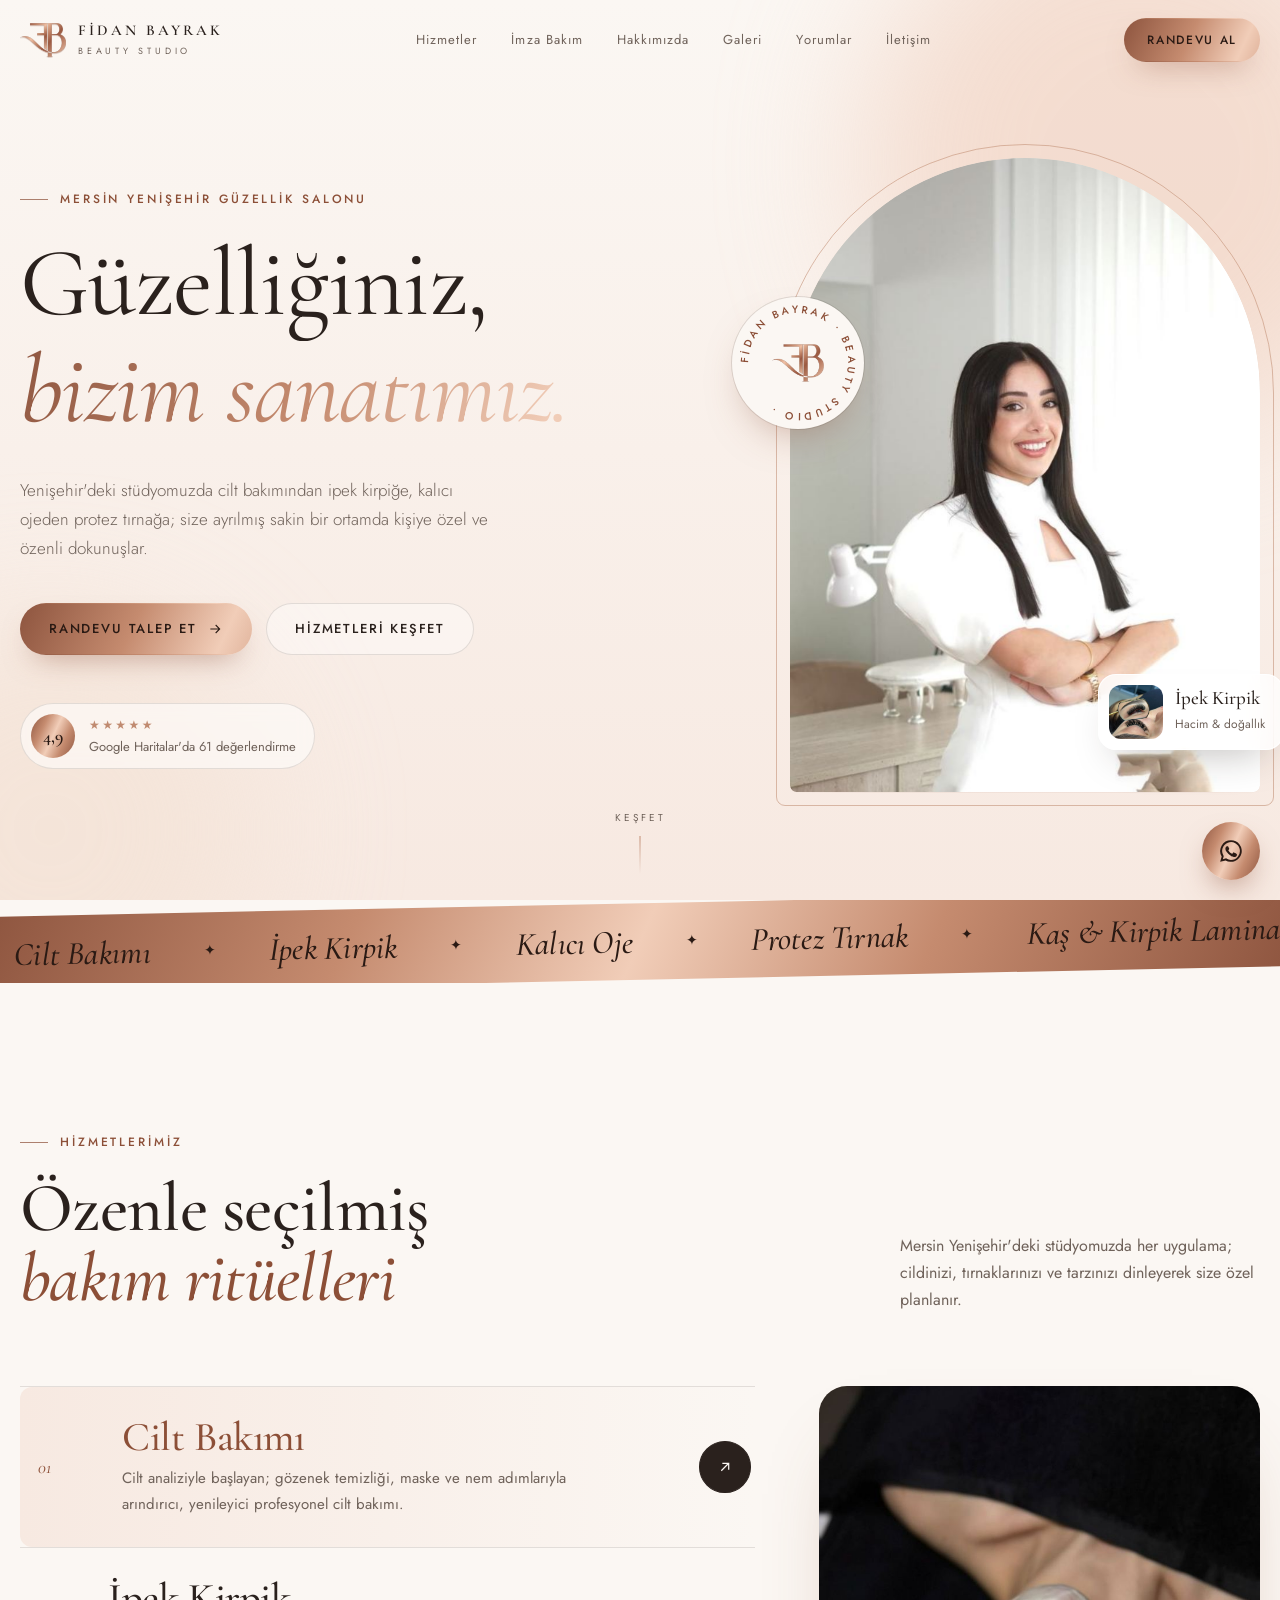
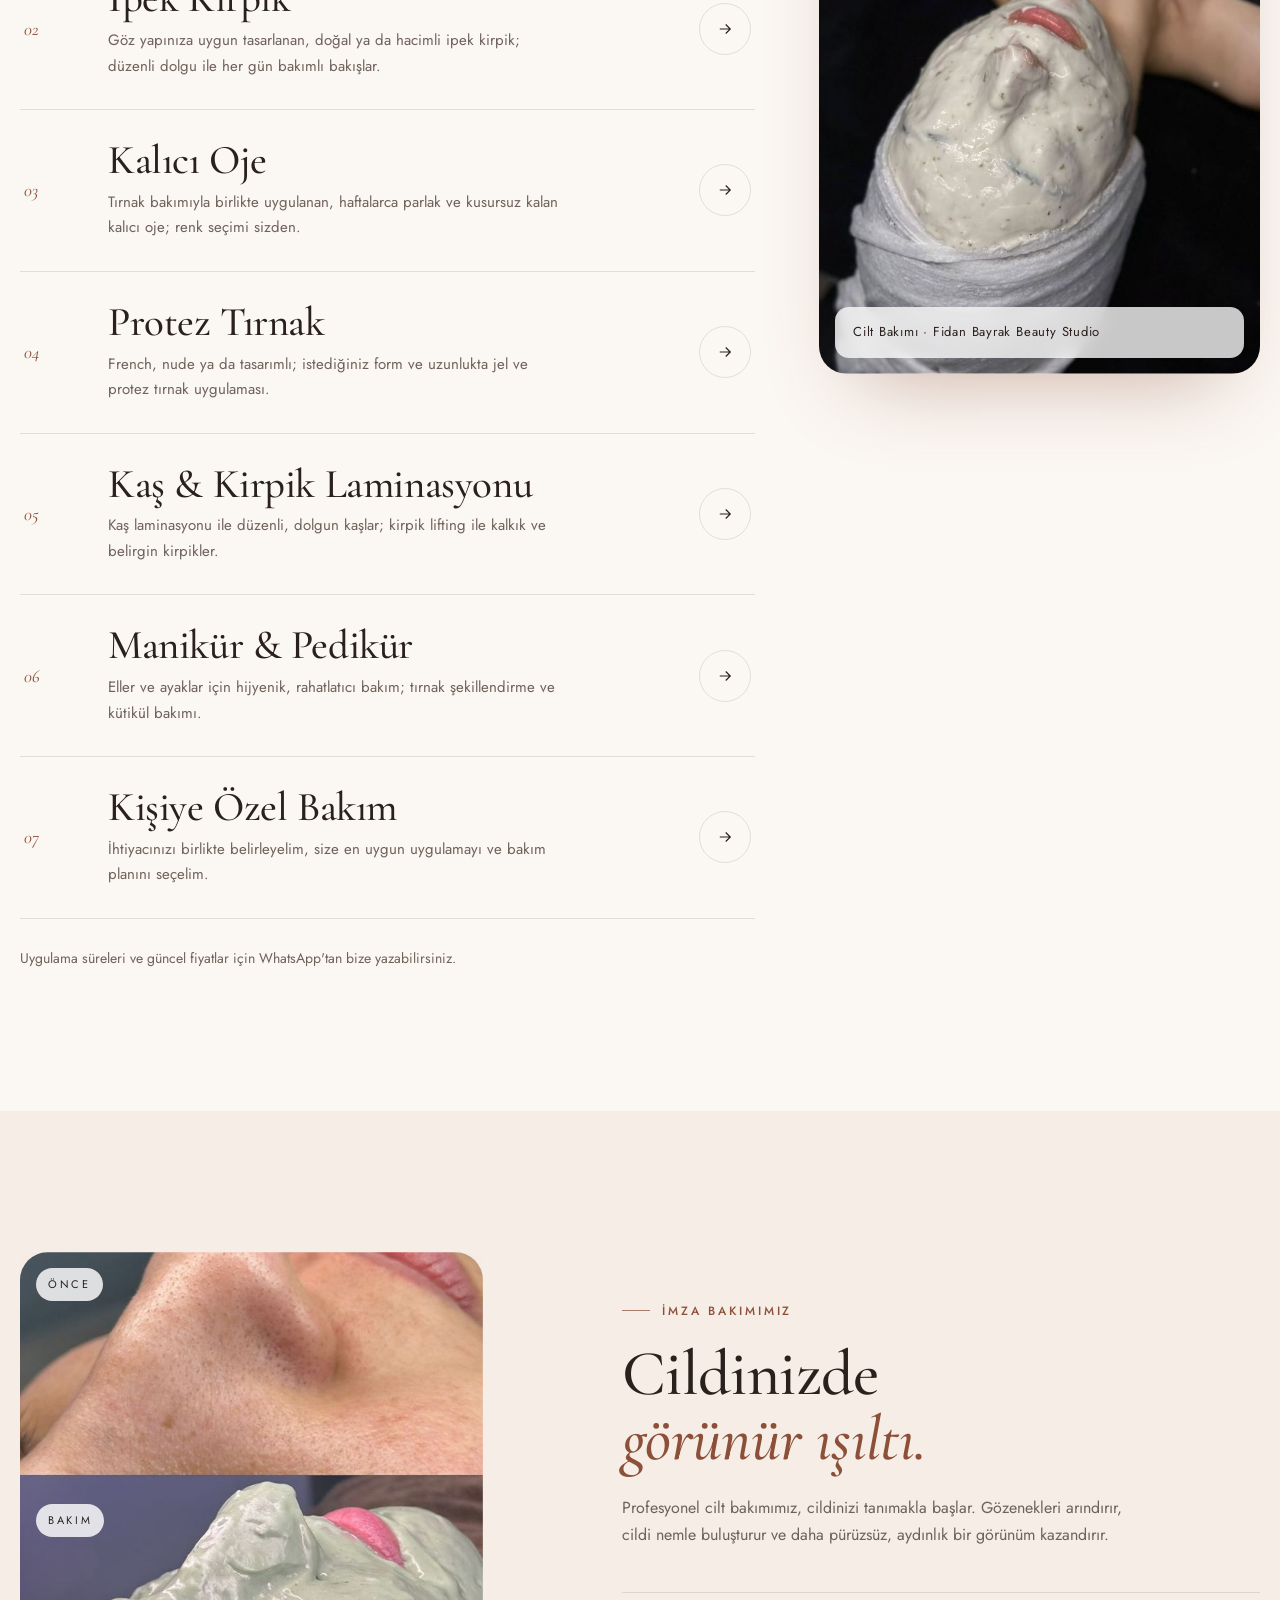
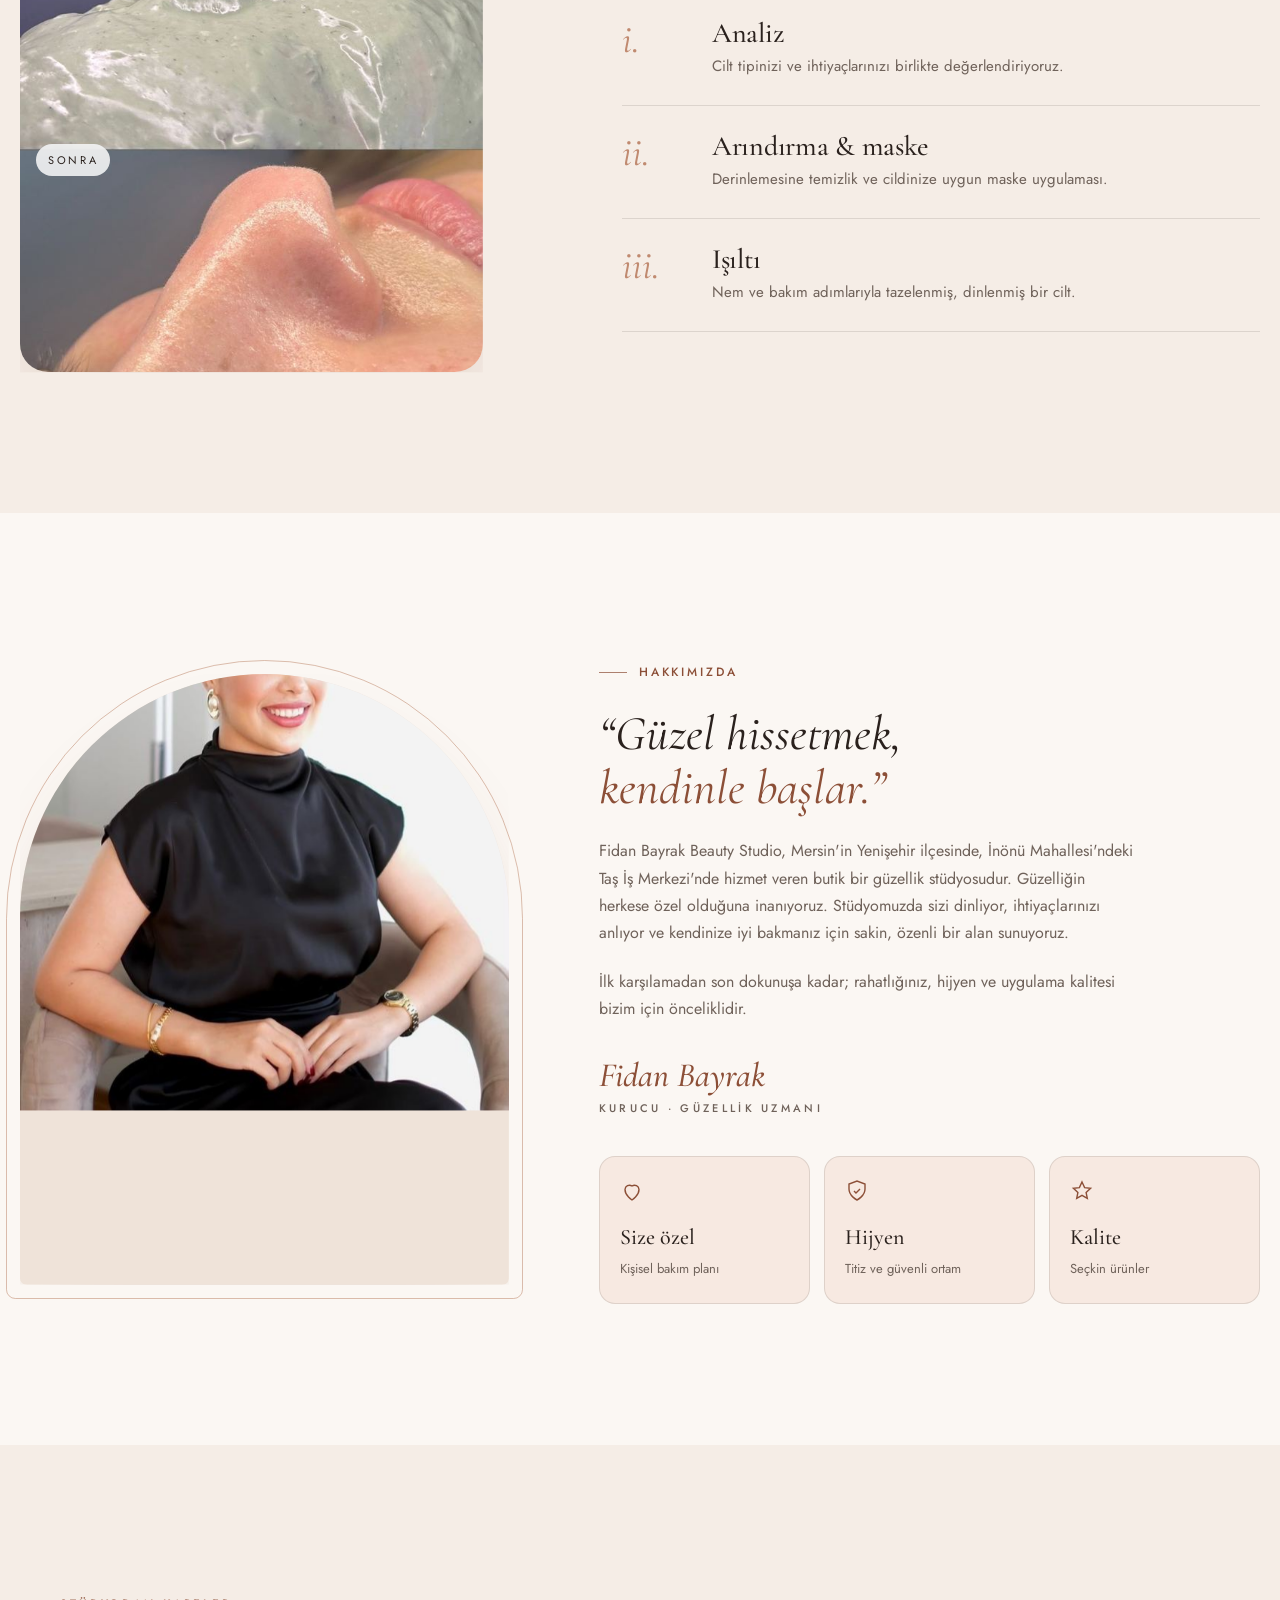
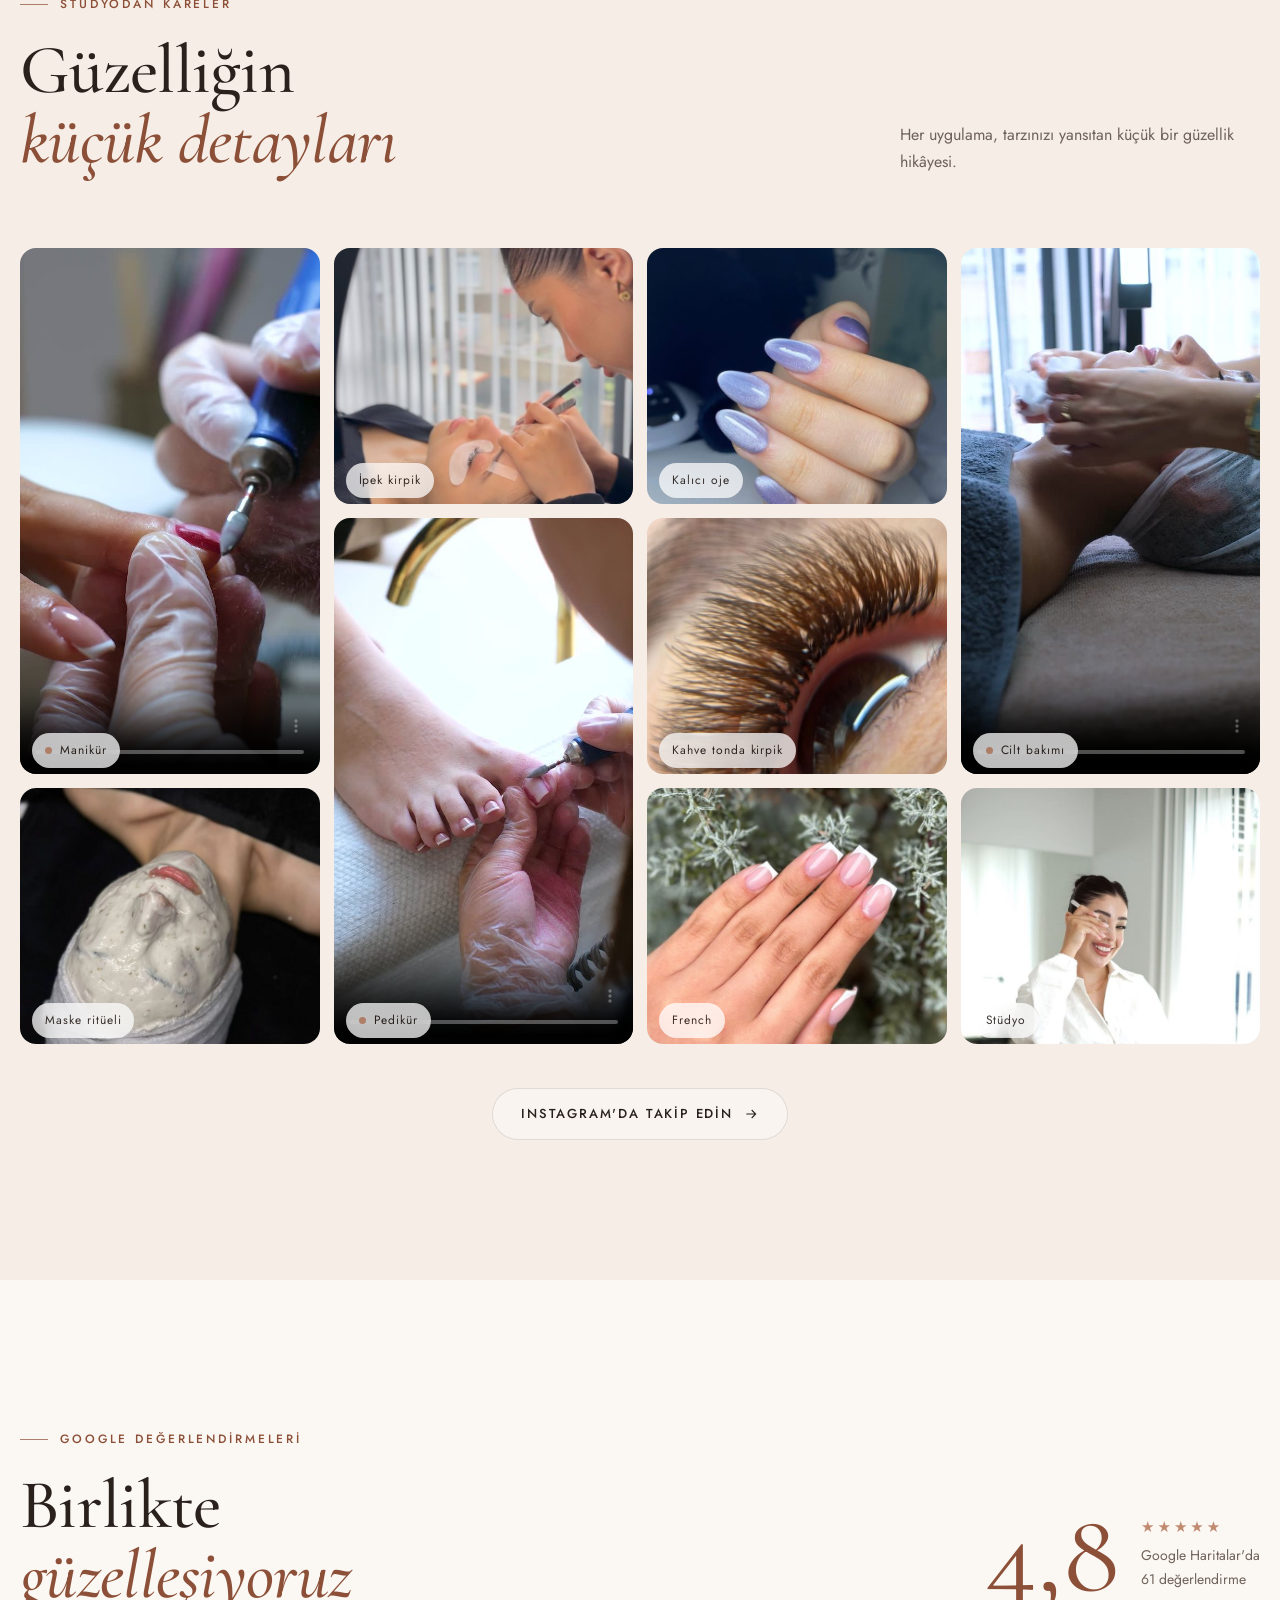
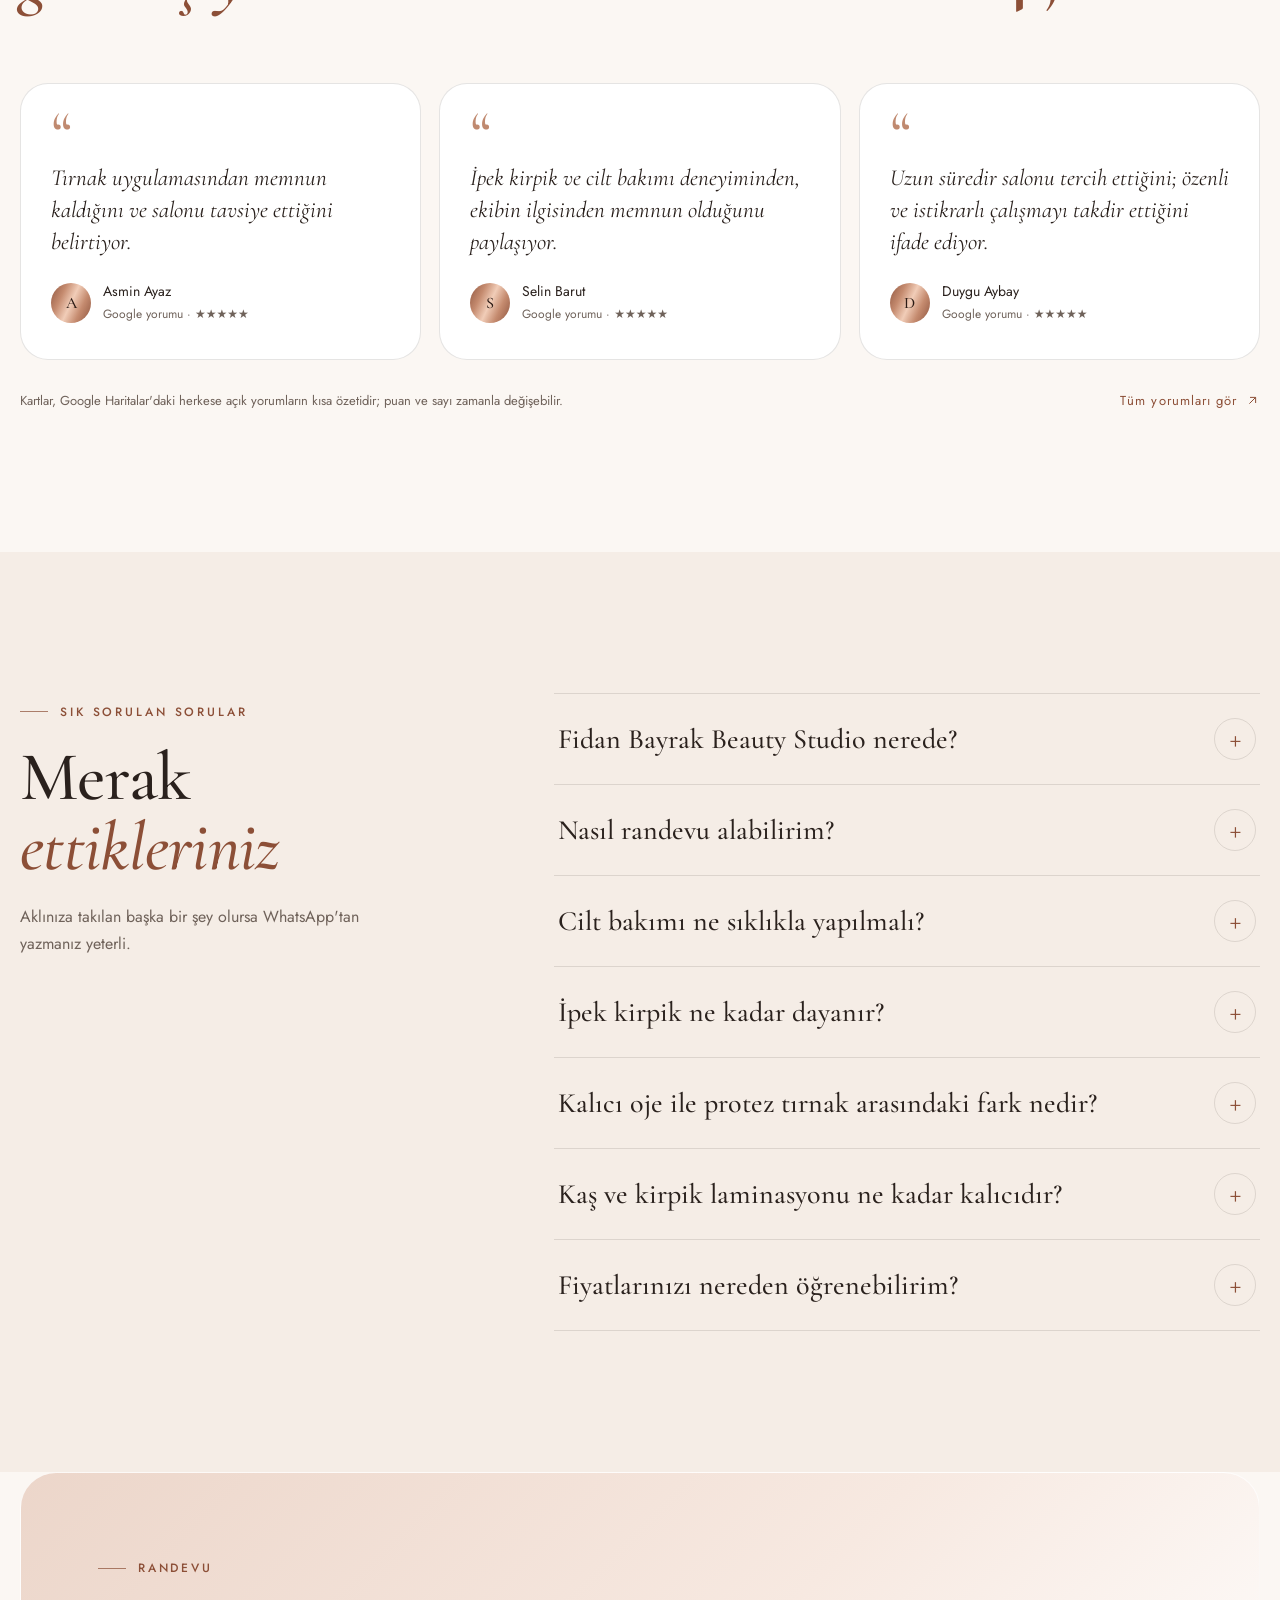
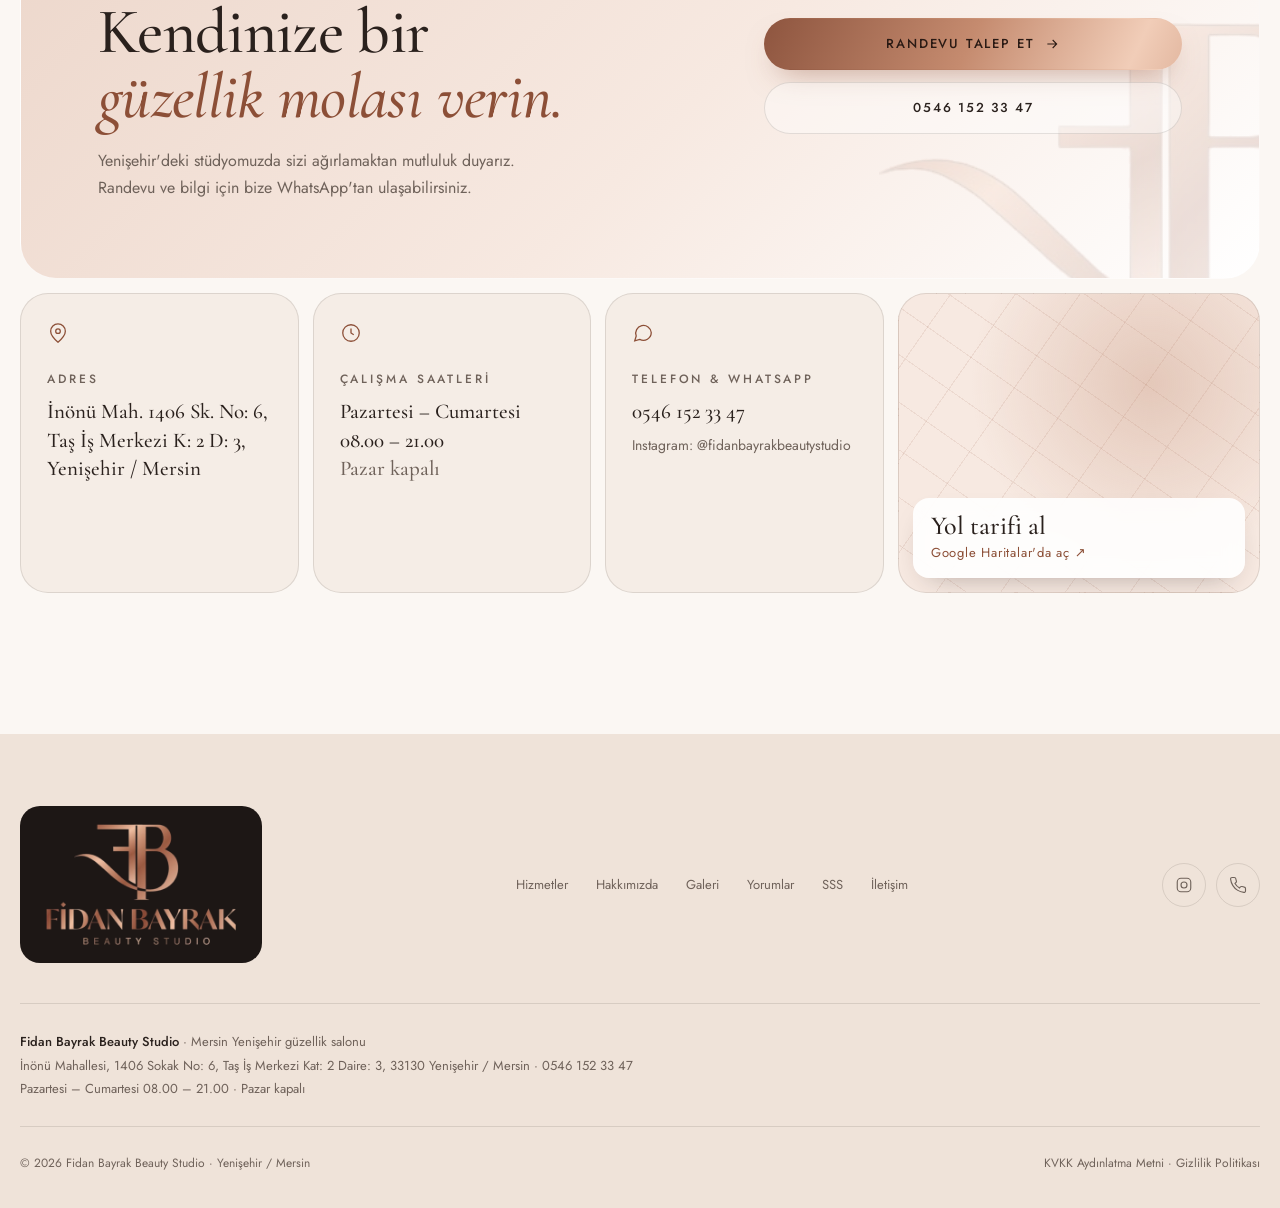
==== commit 183b98f4: "Yeni tasarım + yerel SEO: BeautySalon şeması, SSS, Google harita, anahtar kelimeli metinler" ====
--- a/index.html
+++ b/index.html
@@ -1,479 +1,737 @@
 <!doctype html>
 <html lang="tr">
 <head>
-	<meta charset="utf-8">
-	<meta name="viewport" content="width=device-width, initial-scale=1">
-	<meta name="theme-color" content="#f8f5ef">
-	<meta name="description" content="Fidan Bayrak Beauty Studio'da kendinize ayırdığınız zaman; cilt bakımı, ipek kirpik ve profesyonel tırnak uygulamaları.">
-	<title>Fidan Bayrak Beauty Studio | Güzelliğiniz Bizim Sanatımız</title>
-	<link rel="preconnect" href="https://fonts.googleapis.com">
-	<link rel="preconnect" href="https://fonts.gstatic.com" crossorigin>
-	<link href="https://fonts.googleapis.com/css2?family=Caveat:wght@400;500;600;700&family=Patrick+Hand&display=swap" rel="stylesheet">
-	<style>
-		:root {
-			--paper: #f8f5ef;
-			--white: #fffefa;
-			--ink: #292722;
-			--muted: #77736b;
-			--rose: #dfaaa3;
-			--rose-deep: #a9635d;
-			--gold: #ad8b58;
-			--line: #e7e0d6;
-			--serif: "Caveat", cursive;
-			--sans: "Patrick Hand", cursive;
-		}
-		* { box-sizing: border-box; }
-		html { scroll-behavior: smooth; scroll-padding-top: 88px; }
-		body { margin: 0; color: var(--ink); background: var(--paper); font-family: var(--sans); -webkit-font-smoothing: antialiased; }
-		a { color: inherit; text-decoration: none; }
-		button, input, select { font: inherit; }
-		button, a { -webkit-tap-highlight-color: transparent; }
-		img { display: block; width: 100%; object-fit: cover; }
-		.announcement { background: var(--ink); color: #f7f1e8; text-align: center; padding: 9px 16px; font-size: 10px; letter-spacing: .16em; text-transform: uppercase; }
-		.announcement span { color: #e7c99b; }
-		.header { position: sticky; top: 0; z-index: 20; background: rgba(248,245,239,.94); border-bottom: 1px solid rgba(41,39,34,.08); backdrop-filter: blur(16px); }
-		.nav { width: min(1320px, calc(100% - 72px)); height: 78px; margin: auto; display: flex; align-items: center; justify-content: space-between; gap: 30px; }
-		.brand { display: flex; align-items: center; gap: 11px; min-width: 235px; }
-		.brand-mark { width: 51px; height: 46px; }
-		.emblem-crop { position: relative; display: block; flex: 0 0 auto; overflow: hidden; background: #151515; }
-		.emblem-crop img { position: absolute; top: -12%; left: -30%; width: 190%; max-width: none; height: 190%; object-fit: fill; }
-		.brand-name { font: 600 12px var(--serif); letter-spacing: .13em; line-height: 1.35; text-transform: uppercase; }
-		.brand-name small { display: block; color: var(--muted); font: 500 8px var(--sans); letter-spacing: .2em; margin-top: 3px; }
-		.nav-links { display: flex; align-items: center; gap: clamp(18px, 2.5vw, 36px); }
-		.nav-links a { color: #625e57; font-size: 11px; transition: color .2s; }
-		.nav-links a:hover { color: var(--rose-deep); }
-		.button { min-height: 46px; padding: 0 21px; display: inline-flex; justify-content: center; align-items: center; gap: 11px; border: 1px solid transparent; cursor: pointer; font-size: 10px; font-weight: 600; letter-spacing: .1em; text-transform: uppercase; transition: background .2s, color .2s, transform .2s; }
-		.button:hover { transform: translateY(-2px); }
-		.button-dark { background: var(--ink); color: var(--white); }
-		.button-dark:hover { background: var(--rose-deep); }
-		.button-outline { border-color: #b3a99b; color: var(--ink); background: transparent; }
-		.button-outline:hover { border-color: var(--ink); }
-		.button svg { width: 14px; height: 14px; }
-		.menu-toggle { display: none; width: 42px; height: 42px; padding: 10px; border: 1px solid var(--line); background: transparent; color: var(--ink); cursor: pointer; }
-		.menu-toggle svg { width: 20px; height: 20px; }
-
-		.hero { position: relative; overflow: hidden; min-height: 635px; background: #eee7dd; }
-		.hero:before { position: absolute; content: ""; width: 440px; height: 440px; border: 1px solid rgba(173,139,88,.22); border-radius: 50%; left: -260px; bottom: -270px; }
-		.hero-inner { width: min(1320px, calc(100% - 72px)); min-height: 635px; margin: auto; display: grid; grid-template-columns: 1fr .92fr; align-items: center; gap: 5%; }
-		.hero-copy { position: relative; z-index: 1; padding: 76px 0 88px; animation: arrive .75s both; }
-		.eyebrow { display: flex; align-items: center; gap: 12px; color: var(--rose-deep); font-size: 9px; font-weight: 600; letter-spacing: .22em; text-transform: uppercase; }
-		.eyebrow:before { width: 28px; height: 1px; background: var(--gold); content: ""; }
-		h1, h2, h3, p { margin-top: 0; }
-		.hero h1 { max-width: 570px; margin: 25px 0 20px; font: 500 clamp(47px, 6.1vw, 82px)/1.05 var(--serif); letter-spacing: -.025em; }
-		.hero h1 em { color: var(--rose-deep); font-weight: 500; }
-		.hero-copy > p { max-width: 425px; margin-bottom: 31px; color: #6d685f; font-size: 13px; line-height: 1.9; }
-		.hero-actions { display: flex; flex-wrap: wrap; gap: 11px; }
-		.hero-note { display: flex; gap: 9px; align-items: center; margin-top: 37px; color: #70695f; font-size: 10px; letter-spacing: .04em; }
-		.hero-note svg { width: 15px; color: var(--gold); }
-		.hero-visual { position: relative; height: min(520px, 74vw); min-height: 400px; margin: 47px 13px 47px 0; animation: arrive .9s .12s both; }
-		.hero-visual img { height: 100%; object-position: center 34%; }
-		.hero-frame { position: absolute; inset: 14px -14px -14px 14px; border: 1px solid rgba(173,139,88,.72); pointer-events: none; }
-		.image-caption { position: absolute; right: -14px; bottom: 30px; padding: 15px 19px; background: var(--white); color: var(--ink); font: italic 15px var(--serif); box-shadow: 0 8px 24px #29272212; }
-		.image-caption small { display: block; margin-top: 4px; color: var(--muted); font: 9px var(--sans); letter-spacing: .1em; text-transform: uppercase; }
-		.hero-index { position: absolute; right: 0; top: 50%; color: #a69b8a; font: 11px var(--serif); writing-mode: vertical-rl; letter-spacing: .1em; }
-
-		.trust-strip { display: grid; grid-template-columns: repeat(3, 1fr); gap: 20px; padding: 27px max(36px, calc((100% - 920px) / 2)); background: var(--white); border-bottom: 1px solid var(--line); }
-		.trust-item { text-align: center; color: var(--muted); font-size: 10px; letter-spacing: .08em; }
-		.trust-item strong { display: block; margin-bottom: 5px; color: var(--ink); font: 500 19px var(--serif); }
-		.section { padding: 104px 0; }
-		.container { width: min(1200px, calc(100% - 72px)); margin: auto; }
-		.section-head { display: flex; align-items: end; justify-content: space-between; gap: 30px; margin-bottom: 39px; }
-		.section-head h2, .about-copy h2, .contact-copy h2 { margin: 13px 0 0; font: 500 clamp(34px, 4.2vw, 51px)/1.12 var(--serif); letter-spacing: -.02em; }
-		.section-head > p { max-width: 340px; margin: 0 0 3px; color: var(--muted); font-size: 11px; line-height: 1.8; }
-		.services { background: var(--white); }
-		.service-grid { display: grid; grid-template-columns: repeat(3, 1fr); gap: 19px; }
-		.service-card { min-width: 0; border: 1px solid var(--line); background: var(--white); transition: box-shadow .25s, transform .25s; }
-		.service-card:hover { transform: translateY(-4px); box-shadow: 0 14px 34px #392b2010; }
-		.service-photo { position: relative; height: 223px; overflow: hidden; background: #e9dfd6; }
-		.service-photo img { height: 100%; transition: transform .55s; }
-		.service-photo .brow-lamination-image { object-position: center 38%; }
-		.service-photo .nail-polish-image { object-position: center 45%; }
-		.service-card:hover .service-photo img { transform: scale(1.035); }
-		.service-number { position: absolute; top: 13px; left: 13px; width: 30px; height: 30px; display: grid; place-items: center; border: 1px solid #ffffffb8; color: white; font: 12px var(--serif); background: #29272235; }
-		.service-info { padding: 21px 21px 19px; }
-		.service-title-row { display: flex; align-items: baseline; justify-content: space-between; gap: 10px; }
-		.service-title-row h3 { margin: 0; font: 500 20px var(--serif); }
-		.price { flex: 0 0 auto; color: var(--rose-deep); font-size: 11px; font-weight: 600; }
-		.service-info p { min-height: 40px; margin: 12px 0 17px; color: var(--muted); font-size: 10px; line-height: 1.8; }
-		.service-link { display: inline-flex; align-items: center; gap: 8px; border: 0; padding: 0; background: transparent; color: var(--ink); cursor: pointer; font-size: 9px; font-weight: 600; letter-spacing: .12em; text-transform: uppercase; }
-		.service-link svg { width: 13px; height: 13px; color: var(--gold); transition: transform .2s; }
-		.service-link:hover svg { transform: translateX(4px); }
-		.service-footnote { margin: 22px 0 0; color: #817b71; font-size: 9px; }
-
-		.about { background: #e9e2d8; }
-		.about-grid { display: grid; grid-template-columns: .95fr 1fr; align-items: center; gap: 9%; }
-		.about-photos { position: relative; padding: 0 25px 25px 0; }
-		.about-photos > img { height: 490px; }
-		.about-photos:after { position: absolute; z-index: 0; content: ""; inset: 18px 0 0 18px; border: 1px solid var(--gold); }
-		.about-photos > img { position: relative; z-index: 1; }
-		.about-stamp { position: absolute; z-index: 2; right: -16px; bottom: 0; width: 112px; height: 112px; display: grid; place-items: center; border-radius: 50%; background: var(--rose); color: #fff; text-align: center; font: italic 16px/1.25 var(--serif); transform: rotate(8deg); }
-		.about-copy { padding: 25px 0; }
-		.about-copy h2 { max-width: 500px; margin-bottom: 21px; }
-		.about-copy > p { max-width: 465px; margin-bottom: 16px; color: #6b665e; font-size: 11px; line-height: 2; }
-		.signature { margin: 25px 0 27px; color: var(--rose-deep); font: italic 23px var(--serif); }
-		.about-detail { display: flex; align-items: center; gap: 13px; margin: 0 0 21px; color: #665f55; font-size: 10px; }
-		.about-detail svg { width: 18px; height: 18px; color: var(--gold); }
-
-		.gallery { background: var(--paper); }
-		.gallery-grid { display: grid; grid-template-columns: 1.12fr .88fr 1fr 1fr; grid-template-rows: 185px 185px; gap: 13px; }
-		.gallery-grid figure { position: relative; overflow: hidden; margin: 0; background: #e6dcd2; }
-		.gallery-grid figure:first-child { grid-row: span 2; }
-		.gallery-grid img, .gallery-grid video { width: 100%; height: 100%; object-fit: cover; transition: transform .55s; }
-		.gallery-grid figure:hover img, .gallery-grid figure:hover video { transform: scale(1.04); }
-		.gallery-grid figcaption { position: absolute; right: 0; bottom: 0; left: 0; padding: 22px 13px 12px; color: white; font: 14px var(--serif); background: linear-gradient(transparent, #211c18a6); }
-
-		.reviews { background: #f0e9e1; }
-		.reviews-grid { display: grid; grid-template-columns: repeat(3, 1fr); gap: 16px; }
-		.review { padding: 25px 24px 22px; border-top: 1px solid var(--gold); background: var(--white); }
-		.stars { color: var(--gold); font-size: 11px; letter-spacing: .17em; }
-		.review blockquote { min-height: 74px; margin: 16px 0 20px; color: #555149; font: italic 16px/1.6 var(--serif); }
-		.review-by { display: flex; align-items: center; gap: 10px; color: var(--ink); font-size: 10px; font-weight: 600; }
-		.review-by span { color: var(--muted); font-weight: 400; }
-		.review-by:before { width: 24px; height: 1px; content: ""; background: var(--rose); }
-		.review-disclaimer { margin: 18px 0 0; color: var(--muted); font-size: 9px; }
-
-		.contact { padding: 83px 0; background: var(--ink); color: var(--white); }
-		.contact-grid { display: grid; grid-template-columns: 1fr .8fr; gap: 10%; align-items: center; }
-		.contact .eyebrow { color: #e6cda4; }
-		.contact-copy h2 { margin: 14px 0 17px; }
-		.contact-copy > p { max-width: 430px; color: #c3bdb2; font-size: 11px; line-height: 1.9; }
-		.contact-actions { display: flex; gap: 11px; margin-top: 24px; }
-		.contact .button-dark { background: var(--rose); color: var(--ink); }
-		.contact .button-dark:hover { background: #f0beb8; }
-		.contact .button-outline { border-color: #777166; color: var(--white); }
-		.contact-details { display: grid; grid-template-columns: 1fr 1fr; gap: 24px 30px; padding: 26px; border: 1px solid #625d54; }
-		.contact-detail { display: flex; gap: 11px; color: #dbd4c9; font-size: 10px; line-height: 1.8; }
-		.contact-detail svg { flex: 0 0 auto; width: 17px; height: 17px; color: #dbb985; }
-		.contact-detail strong { display: block; margin-bottom: 3px; color: white; font-size: 9px; letter-spacing: .1em; text-transform: uppercase; }
-		.contact-map { grid-column: 1 / -1; width: 100%; height: 140px; border: 0; }
-
-		footer { padding: 30px 0; background: #211f1b; color: #c7c0b5; }
-		.footer-inner { width: min(1200px, calc(100% - 72px)); margin: auto; display: flex; align-items: center; justify-content: space-between; gap: 20px; }
-		.footer-brand { display: inline-flex; align-items: center; gap: 10px; font: 500 13px var(--serif); letter-spacing: .08em; }
-		.footer-emblem { width: 38px; height: 34px; }
-		.footer-links { display: flex; flex-wrap: wrap; gap: 20px; }
-		.footer-links a, .copyright { color: #b4ada1; font-size: 9px; }
-		.footer-links a:hover { color: white; }
-		.copyright { margin: 0; text-align: right; }
-		.whatsapp { position: fixed; z-index: 15; right: 23px; bottom: 22px; width: 54px; height: 54px; display: grid; place-items: center; border: 0; border-radius: 50%; background: #477c64; color: white; box-shadow: 0 7px 22px #20291f35; transition: transform .2s; }
-		.whatsapp:hover { transform: translateY(-3px); }
-		.whatsapp svg { width: 24px; height: 24px; }
-		.cookie { position: fixed; z-index: 30; left: 22px; bottom: 20px; width: min(360px, calc(100% - 44px)); padding: 19px; border: 1px solid var(--line); background: var(--white); box-shadow: 0 12px 40px #29272220; animation: arrive .4s both; }
-		.cookie[hidden] { display: none; }
-		.cookie h3 { margin: 0 0 7px; font: 500 17px var(--serif); }
-		.cookie p { margin: 0 0 14px; color: var(--muted); font-size: 10px; line-height: 1.7; }
-		.cookie-actions { display: flex; align-items: center; gap: 12px; }
-		.cookie-actions button { min-height: 34px; padding: 0 12px; border: 1px solid var(--line); background: transparent; color: var(--ink); cursor: pointer; font-size: 9px; }
-		.cookie-actions button:first-child { border-color: var(--ink); background: var(--ink); color: white; }
-		.cookie-actions a { color: var(--muted); font-size: 9px; text-decoration: underline; }
-		.modal-backdrop { position: fixed; z-index: 40; inset: 0; display: none; place-items: center; padding: 20px; background: #211f1bb8; }
-		.modal-backdrop.open { display: grid; }
-		.booking-modal { position: relative; width: min(480px, 100%); padding: 36px; background: var(--paper); box-shadow: 0 22px 80px #0004; animation: arrive .24s both; }
-		.modal-close { position: absolute; top: 15px; right: 15px; width: 36px; height: 36px; display: grid; place-items: center; border: 1px solid var(--line); background: transparent; cursor: pointer; }
-		.modal-close svg { width: 17px; }
-		.booking-modal h2 { margin: 13px 35px 12px 0; font: 500 34px/1.15 var(--serif); }
-		.booking-modal > p { color: var(--muted); font-size: 11px; line-height: 1.8; }
-		.booking-modal label { display: block; margin: 20px 0 8px; color: #615c53; font-size: 9px; font-weight: 600; letter-spacing: .1em; text-transform: uppercase; }
-		.booking-modal select { width: 100%; height: 47px; padding: 0 12px; border: 1px solid #d7cfc3; border-radius: 0; background: var(--white); color: var(--ink); font-size: 12px; }
-		.booking-modal .button { width: 100%; margin-top: 15px; }
-		.booking-note { margin: 13px 0 0 !important; color: #8b8172 !important; font-size: 9px !important; }
-		.reveal { opacity: 0; transform: translateY(18px); transition: opacity .65s ease, transform .65s ease; }
-		.reveal.visible { opacity: 1; transform: translateY(0); }
-		@keyframes arrive { from { opacity: 0; transform: translateY(12px); } to { opacity: 1; transform: translateY(0); } }
-		@media (prefers-reduced-motion: reduce) { *, *:before, *:after { scroll-behavior: auto !important; animation-duration: .01ms !important; transition-duration: .01ms !important; } .reveal { opacity: 1; transform: none; } }
-		@media (max-width: 900px) {
-			.nav, .hero-inner, .container, .footer-inner { width: min(100% - 44px, 720px); }
-			.nav { height: 70px; }
-			.brand { min-width: auto; }
-			.nav-links { gap: 15px; }
-			.nav-links a { font-size: 10px; }
-			.nav > .button { padding: 0 14px; font-size: 9px; }
-			.hero, .hero-inner { min-height: 570px; }
-			.hero-inner { gap: 4%; }
-			.hero h1 { font-size: clamp(46px, 7vw, 65px); }
-			.hero-visual { min-height: 360px; height: 440px; }
-			.service-grid { grid-template-columns: repeat(2, 1fr); }
-			.section { padding: 80px 0; }
-			.about-grid { gap: 6%; }
-			.about-photos > img { height: 410px; }
-			.gallery-grid { grid-template-rows: 150px 150px; }
-			.contact-grid { gap: 6%; }
-		}
-		@media (max-width: 650px) {
-			.announcement { font-size: 8px; letter-spacing: .1em; }
-			.nav, .hero-inner, .container, .footer-inner { width: calc(100% - 38px); }
-			.nav { height: 66px; }
-			.brand-mark { width: 43px; height: 39px; }
-			.brand-name { font-size: 10px; }
-			.brand-name small { font-size: 7px; }
-			.menu-toggle { display: grid; place-items: center; margin-left: auto; }
-			.nav > .button { display: none; }
-			.nav-links { position: absolute; top: 65px; right: 0; left: 0; display: none; padding: 14px 20px 21px; border-bottom: 1px solid var(--line); background: var(--paper); box-shadow: 0 12px 20px #2927220d; }
-			.nav-links.open { display: grid; gap: 0; }
-			.nav-links a { padding: 13px 0; border-bottom: 1px solid var(--line); font-size: 12px; }
-			.nav-links a:last-child { border: 0; }
-			.hero, .hero-inner { min-height: 0; }
-			.hero-inner { grid-template-columns: 1fr; gap: 0; }
-			.hero-copy { padding: 54px 0 16px; }
-			.hero h1 { max-width: 450px; margin: 20px 0 15px; font-size: clamp(47px, 13vw, 66px); }
-			.hero-copy > p { max-width: 380px; margin-bottom: 23px; font-size: 12px; }
-			.hero-actions { gap: 9px; }
-			.button { min-height: 44px; padding: 0 15px; font-size: 9px; }
-			.hero-note { margin-top: 23px; font-size: 9px; }
-			.hero-visual { width: calc(100% - 12px); height: 94vw; min-height: 0; max-height: 430px; margin: 22px 12px 36px 0; }
-			.image-caption { right: -12px; bottom: 21px; padding: 12px 14px; font-size: 13px; }
-			.trust-strip { padding: 21px 14px; gap: 7px; }
-			.trust-item { font-size: 8px; line-height: 1.5; }
-			.trust-item strong { font-size: 16px; }
-			.section { padding: 66px 0; }
-			.section-head { display: block; margin-bottom: 26px; }
-			.section-head h2, .about-copy h2, .contact-copy h2 { font-size: 39px; }
-			.section-head > p { max-width: 380px; margin-top: 12px; }
-			.service-grid { grid-template-columns: 1fr; gap: 13px; }
-			.service-card { display: grid; grid-template-columns: 39% 1fr; }
-			.service-photo { height: 100%; min-height: 180px; }
-			.service-info { padding: 17px 14px; }
-			.service-title-row { display: block; }
-			.service-title-row h3 { font-size: 18px; }
-			.price { display: block; margin-top: 5px; }
-			.service-info p { min-height: 0; margin: 9px 0 12px; font-size: 9px; }
-			.service-link { font-size: 8px; }
-			.about-grid { grid-template-columns: 1fr; gap: 27px; }
-			.about-photos { width: calc(100% - 13px); padding: 0 15px 15px 0; }
-			.about-photos > img { height: 390px; }
-			.about-stamp { right: -9px; width: 92px; height: 92px; font-size: 14px; }
-			.about-copy { padding: 0; }
-			.about-copy > p { font-size: 10px; }
-			.gallery-grid { grid-template-columns: 1fr 1fr; grid-template-rows: repeat(4, 150px); gap: 9px; }
-			.reviews-grid { grid-template-columns: 1fr; gap: 11px; }
-			.review { padding: 20px; }
-			.review blockquote { min-height: 0; margin: 12px 0 16px; }
-			.contact { padding: 66px 0; }
-			.contact-grid { grid-template-columns: 1fr; gap: 32px; }
-			.contact-details { gap: 18px 10px; padding: 19px 14px; }
-			.contact-detail { gap: 8px; font-size: 9px; }
-			.contact-actions { flex-wrap: wrap; }
-			.footer-inner { align-items: flex-start; flex-direction: column; }
-			.footer-links { gap: 14px; }
-			.copyright { text-align: left; }
-			.whatsapp { right: 14px; bottom: 14px; width: 49px; height: 49px; }
-			.cookie { left: 12px; bottom: 12px; width: min(360px, calc(100% - 24px)); }
-			.booking-modal { padding: 29px 23px 24px; }
-		}
-	</style>
+<meta charset="utf-8">
+<meta name="viewport" content="width=device-width, initial-scale=1">
+<meta name="theme-color" content="#fbf7f3">
+<title>Mersin Yenişehir Güzellik Salonu | Fidan Bayrak Beauty Studio</title>
+<meta name="description" content="Mersin Yenişehir'de cilt bakımı, ipek kirpik, kalıcı oje, protez tırnak, kaş ve kirpik laminasyonu, manikür ve pedikür. Fidan Bayrak Beauty Studio'dan WhatsApp ile randevu alın.">
+<meta name="robots" content="index, follow, max-image-preview:large">
+<meta name="geo.region" content="TR-33">
+<meta name="geo.placename" content="Yenişehir, Mersin">
+<meta property="og:type" content="website">
+<meta property="og:locale" content="tr_TR">
+<meta property="og:site_name" content="Fidan Bayrak Beauty Studio">
+<meta property="og:title" content="Fidan Bayrak Beauty Studio | Mersin Yenişehir Güzellik Salonu">
+<meta property="og:description" content="Cilt bakımı, ipek kirpik, kalıcı oje, protez tırnak, laminasyon, manikür ve pedikür. Yenişehir / Mersin.">
+<meta name="twitter:card" content="summary_large_image">
+<link rel="icon" type="image/png" href="media/fidan-bayrak-monogram.png">
+<link rel="apple-touch-icon" href="media/fidan-bayrak-monogram.png">
+<script type="application/ld+json">
+{
+  "@context": "https://schema.org",
+  "@type": "BeautySalon",
+  "name": "Fidan Bayrak Beauty Studio",
+  "alternateName": "FİDAN BAYRAK BEAUTY STUDİO",
+  "description": "Mersin Yenişehir'de cilt bakımı, ipek kirpik, kalıcı oje, protez tırnak, kaş ve kirpik laminasyonu, manikür ve pedikür hizmeti veren güzellik stüdyosu.",
+  "image": ["media/fidan-bayrak-guzellik-uzmani-mersin.jpg", "media/cilt-bakimi-mersin.jpg", "media/ipek-kirpik-mersin.jpg"],
+  "logo": "media/fidan-bayrak-beauty-studio-logo.png",
+  "telephone": "+90 546 152 33 47",
+  "address": {
+    "@type": "PostalAddress",
+    "streetAddress": "İnönü Mahallesi, 1406 Sokak No: 6, Taş İş Merkezi Kat: 2 Daire: 3",
+    "addressLocality": "Yenişehir",
+    "addressRegion": "Mersin",
+    "postalCode": "33130",
+    "addressCountry": "TR"
+  },
+  "areaServed": [
+    {"@type": "City", "name": "Mersin"},
+    {"@type": "AdministrativeArea", "name": "Yenişehir"}
+  ],
+  "hasMap": "https://www.google.com/maps/search/?api=1&query=F%C4%B0DAN%20BAYRAK%20BEAUTY%20STUD%C4%B0O%2C%201406%20Sokak%2C%20Yeni%C5%9Fehir%2C%20Mersin",
+  "openingHoursSpecification": [{
+    "@type": "OpeningHoursSpecification",
+    "dayOfWeek": ["Monday", "Tuesday", "Wednesday", "Thursday", "Friday", "Saturday"],
+    "opens": "08:00",
+    "closes": "21:00"
+  }],
+  "sameAs": ["https://www.instagram.com/fidanbayrakbeautystudio/"],
+  "founder": {"@type": "Person", "name": "Fidan Bayrak", "jobTitle": "Güzellik Uzmanı"},
+  "currenciesAccepted": "TRY",
+  "hasOfferCatalog": {
+    "@type": "OfferCatalog",
+    "name": "Güzellik hizmetleri",
+    "itemListElement": [
+      {"@type": "Offer", "itemOffered": {"@type": "Service", "name": "Cilt Bakımı", "description": "Cilt analiziyle başlayan arındırıcı ve yenileyici profesyonel cilt bakımı."}},
+      {"@type": "Offer", "itemOffered": {"@type": "Service", "name": "İpek Kirpik", "description": "Göz yapısına uygun, doğal veya hacimli ipek kirpik uygulaması."}},
+      {"@type": "Offer", "itemOffered": {"@type": "Service", "name": "Kalıcı Oje", "description": "Uzun süre parlak kalan kalıcı oje uygulaması."}},
+      {"@type": "Offer", "itemOffered": {"@type": "Service", "name": "Protez Tırnak", "description": "French, nude veya tasarımlı jel ve protez tırnak."}},
+      {"@type": "Offer", "itemOffered": {"@type": "Service", "name": "Kaş ve Kirpik Laminasyonu", "description": "Kaş laminasyonu ve kirpik lifting uygulaması."}},
+      {"@type": "Offer", "itemOffered": {"@type": "Service", "name": "Manikür ve Pedikür", "description": "Hijyenik el ve ayak bakımı."}}
+    ]
+  }
+}
+</script>
+<script type="application/ld+json">
+{
+  "@context": "https://schema.org",
+  "@type": "FAQPage",
+  "mainEntity": [
+    {"@type": "Question", "name": "Fidan Bayrak Beauty Studio nerede?", "acceptedAnswer": {"@type": "Answer", "text": "Stüdyomuz Mersin Yenişehir'de; İnönü Mahallesi, 1406 Sokak No: 6, Taş İş Merkezi Kat: 2 Daire: 3 adresindedir."}},
+    {"@type": "Question", "name": "Nasıl randevu alabilirim?", "acceptedAnswer": {"@type": "Answer", "text": "WhatsApp'tan ya da 0546 152 33 47 numaralı telefondan bize ulaşabilirsiniz. Pazartesi–Cumartesi 08.00–21.00 arası açığız."}},
+    {"@type": "Question", "name": "Cilt bakımı ne sıklıkla yapılmalı?", "acceptedAnswer": {"@type": "Answer", "text": "Cildin yenilenme döngüsü nedeniyle genellikle 3–4 haftada bir profesyonel cilt bakımı önerilir."}},
+    {"@type": "Question", "name": "İpek kirpik ne kadar dayanır?", "acceptedAnswer": {"@type": "Answer", "text": "Doğal kirpikler döküldükçe ipek kirpikler de azalır; bu yüzden ortalama 2–3 haftada bir dolgu önerilir."}},
+    {"@type": "Question", "name": "Kalıcı oje ile protez tırnak arasındaki fark nedir?", "acceptedAnswer": {"@type": "Answer", "text": "Kalıcı oje kendi tırnağınızın üzerine uygulanır ve tırnağı uzatmaz. Protez tırnak ise tırnağa istediğiniz uzunluk ve formu verir."}},
+    {"@type": "Question", "name": "Kaş ve kirpik laminasyonu ne kadar kalıcıdır?", "acceptedAnswer": {"@type": "Answer", "text": "Kişiden kişiye değişmekle birlikte etkisi genellikle 6–8 hafta sürer."}},
+    {"@type": "Question", "name": "Fiyatlarınızı nereden öğrenebilirim?", "acceptedAnswer": {"@type": "Answer", "text": "Fiyatlar uygulamaya ve kişisel ihtiyaçlarınıza göre değiştiği için güncel fiyat bilgisini WhatsApp'tan veya telefonla paylaşıyoruz."}}
+  ]
+}
+</script>
+<link rel="preconnect" href="https://fonts.googleapis.com">
+<link rel="preconnect" href="https://fonts.gstatic.com" crossorigin>
+<link href="https://fonts.googleapis.com/css2?family=Cormorant+Garamond:ital,wght@0,400;0,500;0,600;1,400;1,500&family=Jost:wght@300;400;500;600&display=swap" rel="stylesheet">
+<style>
+:root{
+  --ivory:#fbf7f3;--cream:#f5ede6;--sand:#efe3d9;--blush:#ecd6ca;--petal:#f7e9e1;
+  --rose:#c08a70;--rose-light:#e2b7a0;--rose-deep:#8c4f37;
+  --ink:#2a211d;--muted:#6f625a;--line:rgba(42,33,29,.12);
+  --noir:#1d1715;
+  --metal:linear-gradient(115deg,#8e553f 0%,#c58b6f 28%,#f1cdb8 50%,#c58b6f 72%,#8e553f 100%);
+  --serif:"Cormorant Garamond",Georgia,serif;
+  --sans:"Jost",system-ui,sans-serif;
+  --r-lg:28px;--r-md:16px;--wrap:min(1240px,calc(100% - 32px));
+  --ease:cubic-bezier(.2,.75,.15,1);
+  color-scheme:light;
+}
+*{box-sizing:border-box}
+html{overflow-x:clip;scroll-behavior:smooth;scroll-padding-top:80px}
+body{margin:0;background:var(--ivory);color:var(--ink);font:400 16px/1.7 var(--sans);-webkit-font-smoothing:antialiased;overflow-x:hidden}
+img,video{display:block;max-width:100%}
+a{color:inherit;text-decoration:none}
+button{font:inherit;color:inherit;cursor:pointer}
+h1,h2,h3{font-family:var(--serif);font-weight:500;line-height:1.02;margin:0;letter-spacing:-.01em}
+p{margin:0}
+.wrap{width:var(--wrap);margin-inline:auto}
+.eyebrow{display:inline-flex;align-items:center;gap:12px;font-size:12px;font-weight:500;letter-spacing:.24em;text-transform:uppercase;color:var(--rose-deep)}
+.eyebrow::before{content:"";width:28px;height:1px;background:currentColor;opacity:.7}
+.metal{background:var(--metal);background-size:200% 100%;-webkit-background-clip:text;background-clip:text;color:transparent;animation:sheen 7s ease-in-out infinite}
+@keyframes sheen{0%,100%{background-position:0 0}50%{background-position:100% 0}}
+
+.progress{position:fixed;top:0;left:0;right:0;height:2px;z-index:60;background:var(--metal);transform-origin:left;transform:scaleX(0)}
+
+.btn{position:relative;overflow:hidden;display:inline-flex;align-items:center;justify-content:center;gap:10px;min-height:52px;padding:0 28px;border-radius:999px;border:1px solid transparent;font-size:13px;font-weight:500;letter-spacing:.14em;text-transform:uppercase;transition:transform .35s var(--ease),box-shadow .35s,background .3s,border-color .3s,color .3s}
+.btn svg{width:16px;height:16px;transition:transform .35s var(--ease)}
+.btn:hover svg{transform:translateX(5px)}
+.btn::after{content:"";position:absolute;top:0;bottom:0;left:-60%;width:40%;background:linear-gradient(100deg,transparent,rgba(255,255,255,.55),transparent);transform:skewX(-20deg);transition:left .7s var(--ease)}
+.btn:hover::after{left:130%}
+.btn-metal{background:var(--metal);background-size:180% 100%;color:#2a1a14;box-shadow:0 14px 30px -14px rgba(140,79,55,.55)}
+.btn-metal:hover{transform:translateY(-3px);box-shadow:0 20px 36px -14px rgba(140,79,55,.6)}
+.btn-line{border-color:var(--line);color:var(--ink);background:rgba(255,255,255,.4)}
+.btn-line:hover{border-color:var(--rose-deep);color:var(--rose-deep);transform:translateY(-3px)}
+.btn-ink{background:var(--ink);color:var(--ivory)}
+.btn-ink:hover{transform:translateY(-3px)}
+
+/* header */
+.header{position:fixed;inset:0 0 auto;z-index:50;transition:background .4s,box-shadow .4s,transform .45s var(--ease)}
+.header.solid{background:rgba(251,247,243,.82);backdrop-filter:blur(16px) saturate(150%);-webkit-backdrop-filter:blur(16px) saturate(150%);box-shadow:0 1px 0 var(--line)}
+.header.hide{transform:translateY(-100%)}
+.nav{width:var(--wrap);margin:auto;height:80px;display:flex;align-items:center;justify-content:space-between;gap:24px}
+.brand{display:flex;align-items:center;gap:12px}
+.brand img{width:46px;height:auto;filter:drop-shadow(0 1px 0 rgba(140,79,55,.25))}
+.brand b{display:block;font:600 15px/1.1 var(--serif);letter-spacing:.2em}
+.brand small{display:block;font-size:9px;letter-spacing:.42em;color:var(--muted);margin-top:4px}
+.links{display:flex;gap:34px;font-size:13px;letter-spacing:.08em}
+.links a{position:relative;padding:6px 0;color:var(--muted);transition:color .25s}
+.links a::after{content:"";position:absolute;left:0;right:0;bottom:0;height:1px;background:var(--rose-deep);transform:scaleX(0);transform-origin:right;transition:transform .45s var(--ease)}
+.links a:hover,.links a.cur{color:var(--ink)}
+.links a:hover::after,.links a.cur::after{transform:scaleX(1);transform-origin:left}
+.nav .btn{min-height:44px;padding:0 22px;font-size:12px}
+.burger{display:none;width:46px;height:46px;border-radius:50%;border:1px solid var(--line);background:transparent;place-items:center}
+.burger svg{width:20px;height:20px}
+.burger path{transition:transform .4s var(--ease);transform-origin:center}
+.burger[aria-expanded="true"] path:first-child{transform:translateY(4px) rotate(45deg)}
+.burger[aria-expanded="true"] path:last-child{transform:translateY(-4px) rotate(-45deg)}
+
+/* hero */
+.hero{position:relative;overflow:hidden;padding:140px 0 90px;min-height:100svh;display:flex;align-items:center;background:linear-gradient(180deg,var(--ivory),var(--petal))}
+.blob{position:absolute;border-radius:50%;filter:blur(70px);opacity:.6;pointer-events:none;animation:drift 18s ease-in-out infinite alternate}
+.blob.a{width:560px;height:560px;right:-140px;top:-120px;background:#f0cdbb}
+.blob.b{width:420px;height:420px;left:-160px;bottom:-140px;background:#f3e1d3;animation-duration:22s}
+@keyframes drift{to{transform:translate(-60px,50px) scale(1.12)}}
+.hero-grid{position:relative;display:grid;grid-template-columns:1.08fr .92fr;gap:60px;align-items:center}
+.hero h1.eyebrow{font:500 12px/1.4 var(--sans);letter-spacing:.24em;margin:0}
+.hero .display{font-family:var(--serif);line-height:1.02;letter-spacing:-.01em;font-size:clamp(52px,7.6vw,118px);margin:26px 0 28px;font-weight:400}
+.hero .display em{font-style:italic;font-weight:400}
+.line{display:block;overflow:hidden;padding-bottom:.08em}
+.line>span{display:inline-block;transform:translateY(110%);transition:transform 1.2s var(--ease)}
+.loaded .line>span{transform:none}
+.loaded .line:nth-child(2)>span{transition-delay:.12s}
+.hero-lead{max-width:470px;color:var(--muted);font-size:17px;font-weight:300}
+.hero-cta{display:flex;flex-wrap:wrap;gap:14px;margin-top:40px}
+.rating{display:inline-flex;align-items:center;gap:14px;margin-top:48px;padding:10px 18px 10px 10px;border:1px solid var(--line);border-radius:999px;font-size:13px;color:var(--muted);background:rgba(255,255,255,.55);backdrop-filter:blur(8px)}
+.rating strong{display:grid;place-items:center;width:44px;height:44px;border-radius:50%;background:var(--metal);color:#2a1a14;font:600 18px var(--serif)}
+.stars{color:var(--rose);letter-spacing:.2em;font-size:12px}
+.hero-art{position:relative;justify-self:end;width:min(470px,100%)}
+.arch{position:relative;aspect-ratio:4/5.4;border-radius:999px 999px var(--r-lg) var(--r-lg);overflow:hidden;background:var(--sand);box-shadow:0 40px 80px -40px rgba(140,79,55,.45)}
+.arch img{width:100%;height:115%;object-fit:cover;object-position:center 20%;will-change:transform}
+.arch-line{position:absolute;inset:-14px;border:1px solid rgba(192,138,112,.55);border-radius:999px 999px 36px 36px;pointer-events:none}
+.hero .arch{clip-path:inset(100% 0 0 0 round 999px 999px 28px 28px);transition:clip-path 1.6s var(--ease) .25s}
+.loaded .hero .arch{clip-path:inset(0 0 0 0 round 999px 999px 28px 28px)}
+.hero .arch img{transform:scale(1.25);transition:transform 2s var(--ease) .25s}
+.loaded .hero .arch img{transform:scale(1)}
+.badge{position:absolute;left:-58px;top:22%;width:132px;height:132px;border-radius:50%;background:var(--ivory);display:grid;place-items:center;box-shadow:0 18px 40px -18px rgba(140,79,55,.5),0 0 0 1px var(--line)}
+.badge svg{position:absolute;inset:0;width:100%;height:100%;animation:spin 22s linear infinite}
+.badge text{font:500 10.5px var(--sans);letter-spacing:.32em;fill:var(--rose-deep)}
+.badge img{width:52px}
+@keyframes spin{to{transform:rotate(360deg)}}
+.float-card{position:absolute;right:-24px;bottom:42px;display:flex;align-items:center;gap:12px;padding:10px 18px 10px 10px;border-radius:18px;background:rgba(255,255,255,.78);backdrop-filter:blur(12px);-webkit-backdrop-filter:blur(12px);border:1px solid rgba(255,255,255,.9);box-shadow:0 20px 40px -20px rgba(42,33,29,.35);animation:bob 5s ease-in-out infinite}
+@keyframes bob{50%{transform:translateY(-10px)}}
+.float-card img{width:54px;height:54px;border-radius:12px;object-fit:cover}
+.float-card b{display:block;font:500 19px/1.1 var(--serif)}
+.float-card span{font-size:12px;color:var(--muted)}
+.scroll-cue{position:absolute;left:50%;bottom:26px;transform:translateX(-50%);font-size:10px;letter-spacing:.3em;color:var(--muted);display:flex;flex-direction:column;align-items:center;gap:10px}
+.scroll-cue i{width:1px;height:38px;background:linear-gradient(var(--rose),transparent);animation:drip 2.2s ease-in-out infinite}
+@keyframes drip{0%{transform:scaleY(0);transform-origin:top}50%{transform:scaleY(1);transform-origin:top}51%{transform-origin:bottom}100%{transform:scaleY(0);transform-origin:bottom}}
+
+/* marquee */
+.marquee-wrap{overflow:hidden;padding:14px 0}
+.marquee{background:var(--metal);color:#2a1a14;overflow:hidden;padding:18px 0;transform:rotate(-1.2deg) scale(1.02);margin:-10px 0}
+.marquee-track{display:flex;width:max-content;animation:slide 38s linear infinite}
+.marquee:hover .marquee-track{animation-play-state:paused}
+.marquee span{font:italic 500 clamp(22px,2.6vw,32px) var(--serif);white-space:nowrap;padding:0 26px;display:flex;align-items:center;gap:52px}
+.marquee span::after{content:"✦";font-style:normal;font-size:14px}
+@keyframes slide{to{transform:translateX(-50%)}}
+
+/* sections */
+.section{padding:clamp(80px,11vw,150px) 0;position:relative}
+.head{display:flex;justify-content:space-between;align-items:end;gap:40px;margin-bottom:clamp(40px,6vw,72px)}
+.head h2{font-size:clamp(40px,5.4vw,76px);margin-top:20px}
+.head h2 em,.sig-copy h2 em,.cta-band h2 em{font-style:italic;color:var(--rose-deep)}
+.head p{max-width:360px;color:var(--muted)}
+
+/* services */
+.svc-grid{display:grid;grid-template-columns:1.25fr .75fr;gap:64px;align-items:start}
+.svc-list{border-top:1px solid var(--line)}
+.svc{display:grid;grid-template-columns:64px 1fr auto;align-items:center;gap:20px;padding:30px 4px;border-bottom:1px solid var(--line);position:relative;transition:padding .5s var(--ease)}
+.svc::before{content:"";position:absolute;inset:0;background:linear-gradient(90deg,var(--petal),transparent);opacity:0;transition:opacity .5s;z-index:-1;border-radius:12px}
+.svc .num{font:italic 18px var(--serif);color:var(--rose-deep)}
+.svc h3{font-size:clamp(28px,3.2vw,44px);transition:color .35s}
+.svc p{color:var(--muted);font-size:15px;margin-top:8px;max-width:460px}
+.svc-thumb{display:none}
+.svc .go{width:52px;height:52px;border-radius:50%;border:1px solid var(--line);background:transparent;display:grid;place-items:center;transition:background .35s,border-color .35s,color .35s,transform .5s var(--ease)}
+.svc .go svg{width:18px;height:18px}
+.svc:hover,.svc.active{padding-left:18px}
+.svc:hover::before,.svc.active::before{opacity:1}
+.svc:hover h3,.svc.active h3{color:var(--rose-deep)}
+.svc:hover .go,.svc.active .go{background:var(--ink);border-color:var(--ink);color:var(--ivory);transform:rotate(-45deg)}
+.svc-preview{position:sticky;top:110px;aspect-ratio:3/4;border-radius:var(--r-lg);overflow:hidden;background:var(--sand);margin:0;box-shadow:0 40px 80px -40px rgba(140,79,55,.45)}
+.svc-preview img{position:absolute;inset:0;width:100%;height:100%;object-fit:cover;opacity:0;transform:scale(1.12);clip-path:inset(0 0 100% 0);transition:opacity .7s,transform 1.4s var(--ease),clip-path .9s var(--ease)}
+.svc-preview img.on{opacity:1;transform:scale(1);clip-path:inset(0)}
+.svc-preview figcaption{position:absolute;left:16px;right:16px;bottom:16px;padding:14px 18px;border-radius:14px;background:rgba(255,255,255,.78);backdrop-filter:blur(10px);-webkit-backdrop-filter:blur(10px);color:var(--ink);font-size:13px;letter-spacing:.06em}
+.note{margin-top:28px;font-size:14px;color:var(--muted)}
+
+/* signature */
+.signature-sec{background:var(--cream)}
+.sig-grid{display:grid;grid-template-columns:.9fr 1.1fr;gap:80px;align-items:center}
+.sig-img{position:relative;border-radius:var(--r-lg);overflow:hidden;aspect-ratio:9/14;max-height:720px;box-shadow:0 40px 80px -40px rgba(140,79,55,.45)}
+.sig-img img{width:100%;height:100%;object-fit:cover}
+.tag{position:absolute;left:16px;font-size:11px;letter-spacing:.24em;text-transform:uppercase;padding:7px 12px;border-radius:999px;background:rgba(255,255,255,.82);color:var(--ink);backdrop-filter:blur(8px)}
+.steps{margin-top:44px;border-top:1px solid var(--line)}
+.step{display:grid;grid-template-columns:70px 1fr;gap:20px;padding:26px 0;border-bottom:1px solid var(--line);transition:padding .5s var(--ease)}
+.step:hover{padding-left:12px}
+.step b{font:italic 400 40px/1 var(--serif);color:var(--rose)}
+.step h3{font-size:28px;margin-bottom:6px}
+.step p{color:var(--muted);font-size:15px}
+.sig-copy h2{font-size:clamp(40px,5vw,70px);margin-top:20px}
+.sig-copy>p{color:var(--muted);margin-top:22px;max-width:520px}
+
+/* about */
+.about{background:var(--ivory)}
+.about-grid{display:grid;grid-template-columns:.85fr 1.15fr;gap:90px;align-items:center}
+.about-img{position:relative}
+.about-img .arch{aspect-ratio:4/5}
+.about blockquote{margin:24px 0 0;font:italic 400 clamp(32px,3.8vw,52px)/1.12 var(--serif)}
+.about blockquote em{color:var(--rose-deep)}
+.about-copy>p{color:var(--muted);margin-top:22px;max-width:540px}
+.signature{margin-top:32px;font:italic 500 34px var(--serif);color:var(--rose-deep)}
+.signature small{display:block;font:500 11px var(--sans);letter-spacing:.3em;text-transform:uppercase;color:var(--muted);margin-top:4px}
+.pillars{display:grid;grid-template-columns:repeat(3,1fr);gap:14px;margin-top:40px}
+.pillar{padding:22px 20px;border-radius:var(--r-md);background:var(--petal);border:1px solid var(--line);transition:transform .5s var(--ease),box-shadow .5s}
+.pillar:hover{transform:translateY(-6px);box-shadow:0 24px 40px -24px rgba(140,79,55,.45)}
+.pillar svg{width:24px;height:24px;color:var(--rose-deep)}
+.pillar b{display:block;font:500 22px/1.15 var(--serif);margin:14px 0 4px}
+.pillar span{font-size:13px;color:var(--muted)}
+
+/* gallery */
+.gallery{background:var(--cream)}
+.bento{display:grid;grid-template-columns:repeat(4,1fr);grid-auto-rows:clamp(180px,20vw,270px);grid-auto-flow:dense;gap:14px}
+.bento figure{position:relative;margin:0;border-radius:var(--r-md);overflow:hidden;background:var(--sand)}
+.bento .tall{grid-row:span 2}
+.bento img,.bento video{width:100%;height:100%;object-fit:cover;transition:transform 1.2s var(--ease)}
+.bento figure:hover img,.bento figure:hover video{transform:scale(1.07)}
+.bento figcaption{position:absolute;left:12px;bottom:12px;display:flex;align-items:center;gap:8px;padding:7px 13px;border-radius:999px;background:rgba(255,255,255,.82);backdrop-filter:blur(8px);-webkit-backdrop-filter:blur(8px);color:var(--ink);font-size:12px;letter-spacing:.08em;transform:translateY(6px);opacity:.9;transition:transform .5s var(--ease),opacity .5s}
+.bento figure:hover figcaption{transform:none;opacity:1}
+.bento .live::before{content:"";width:7px;height:7px;border-radius:50%;background:var(--rose);animation:pulse 1.8s ease-out infinite}
+@keyframes pulse{0%{box-shadow:0 0 0 0 rgba(192,138,112,.6)}100%{box-shadow:0 0 0 9px rgba(192,138,112,0)}}
+@media (min-width:861px){
+  .bento{grid-template-rows:repeat(3,clamp(180px,20vw,270px))}
+  .bento figure:nth-child(1){grid-area:1/1/3/2}.bento figure:nth-child(2){grid-area:1/2}.bento figure:nth-child(3){grid-area:1/3}
+  .bento figure:nth-child(4){grid-area:1/4/3/5}.bento figure:nth-child(7){grid-area:2/2/4/3}.bento figure:nth-child(5){grid-area:2/3}
+  .bento figure:nth-child(6){grid-area:3/1}.bento figure:nth-child(8){grid-area:3/3}.bento figure:nth-child(9){grid-area:3/4}
+}
+.insta{display:flex;justify-content:center;margin-top:44px}
+
+/* reviews */
+.reviews{background:var(--ivory)}
+.score{display:flex;align-items:center;gap:22px}
+.score b{font:400 clamp(72px,9vw,120px)/1 var(--serif);color:var(--rose-deep)}
+.score div{color:var(--muted);font-size:14px}
+.score .stars{display:block;font-size:15px;margin-bottom:4px}
+.rev-grid{display:grid;grid-template-columns:repeat(3,1fr);gap:18px}
+.rev{padding:34px 30px;border-radius:var(--r-lg);background:#fff;border:1px solid var(--line);display:flex;flex-direction:column;gap:22px;transition:transform .5s var(--ease),box-shadow .5s}
+.rev:hover{transform:translateY(-8px);box-shadow:0 30px 50px -30px rgba(140,79,55,.45)}
+.rev .q{font:400 64px/0.5 var(--serif);color:var(--rose);height:22px}
+.rev blockquote{margin:0;font:italic 400 23px/1.4 var(--serif);flex:1}
+.rev footer{display:flex;align-items:center;gap:12px;font-size:14px}
+.rev footer i{display:grid;place-items:center;width:40px;height:40px;border-radius:50%;background:var(--metal);color:#2a1a14;font:500 16px var(--serif);font-style:normal}
+.rev footer span{display:block;font-size:12px;color:var(--muted)}
+.rev-foot{display:flex;flex-wrap:wrap;justify-content:space-between;align-items:center;gap:20px;margin-top:30px;font-size:13px;color:var(--muted)}
+.rev-foot a{color:var(--rose-deep);display:inline-flex;gap:8px;align-items:center;letter-spacing:.08em}
+.rev-foot a svg{width:15px;height:15px;transition:transform .35s var(--ease)}
+.rev-foot a:hover svg{transform:translate(3px,-3px)}
+
+/* faq */
+.faq{background:var(--cream)}
+.faq-grid{display:grid;grid-template-columns:.8fr 1.2fr;gap:64px;align-items:start}
+.faq-grid .head{flex-direction:column;align-items:flex-start;gap:20px;margin:0;position:sticky;top:110px}
+.faq-list{border-top:1px solid var(--line)}
+.faq details{border-bottom:1px solid var(--line)}
+.faq summary{list-style:none;cursor:pointer;display:flex;justify-content:space-between;align-items:center;gap:20px;padding:24px 4px;font:500 clamp(22px,2.2vw,28px)/1.25 var(--serif);transition:color .3s}
+.faq summary::-webkit-details-marker{display:none}
+.faq summary::after{content:"+";flex:none;width:40px;height:40px;border-radius:50%;border:1px solid var(--line);display:grid;place-items:center;font:300 22px var(--sans);color:var(--rose-deep);transition:transform .4s var(--ease),background .3s}
+.faq details[open] summary{color:var(--rose-deep)}
+.faq details[open] summary::after{transform:rotate(45deg);background:var(--petal)}
+.faq details p{padding:0 4px 26px;color:var(--muted);max-width:620px}
+
+/* contact */
+.contact{background:var(--ivory);padding-top:0}
+.cta-band{position:relative;overflow:hidden;border-radius:36px;background:linear-gradient(135deg,var(--blush),var(--petal) 55%,#fff);padding:clamp(40px,6vw,80px);display:grid;grid-template-columns:1.2fr .8fr;gap:40px;align-items:center;border:1px solid rgba(255,255,255,.8)}
+.cta-band::after{content:"";position:absolute;right:-100px;bottom:-160px;width:480px;height:480px;background:url(media/fidan-bayrak-monogram.png) center/contain no-repeat;opacity:.18;pointer-events:none;animation:drift 16s ease-in-out infinite alternate}
+.cta-band h2{font-size:clamp(40px,5vw,72px)}
+.cta-band p{color:var(--muted);margin-top:18px;max-width:460px}
+.cta-actions{display:flex;flex-direction:column;gap:12px;position:relative;z-index:1}
+.info-grid{display:grid;grid-template-columns:repeat(3,1fr) 1.3fr;gap:14px;margin-top:14px}
+.info{padding:28px 26px;border-radius:var(--r-lg);background:var(--cream);border:1px solid var(--line);transition:transform .5s var(--ease)}
+.info:hover{transform:translateY(-5px)}
+.info svg{width:22px;height:22px;color:var(--rose-deep)}
+.info h3{font:500 12px var(--sans);letter-spacing:.24em;text-transform:uppercase;color:var(--muted);margin:18px 0 10px}
+.info p,.info a{font:500 21px/1.35 var(--serif)}
+.info a:hover{color:var(--rose-deep)}
+.map{position:relative;display:flex;flex-direction:column;justify-content:flex-end;gap:4px;padding:28px 26px;min-height:240px;border-radius:var(--r-lg);overflow:hidden;color:var(--ink);border:1px solid var(--line);background:radial-gradient(circle at 70% 30%,rgba(192,138,112,.35),transparent 55%),repeating-linear-gradient(35deg,transparent 0 38px,rgba(140,79,55,.1) 38px 39px),repeating-linear-gradient(-55deg,transparent 0 52px,rgba(140,79,55,.1) 52px 53px),var(--petal);transition:transform .5s var(--ease)}
+.map{padding:14px;min-height:300px}
+.map iframe{position:absolute;inset:0;width:100%;height:100%;border:0;filter:saturate(.8) sepia(.12)}
+.map-cta{position:relative;display:flex;flex-direction:column;gap:2px;padding:14px 18px;border-radius:16px;background:rgba(255,255,255,.88);backdrop-filter:blur(10px);-webkit-backdrop-filter:blur(10px);box-shadow:0 12px 30px -16px rgba(42,33,29,.4);transition:transform .4s var(--ease)}
+.map-cta:hover{transform:translateY(-3px)}
+.map b{font:500 26px/1.1 var(--serif)}
+.map-cta span{font-size:13px;color:var(--rose-deep);letter-spacing:.06em}
+
+/* footer */
+.site-foot{background:var(--sand);color:var(--muted);padding:72px 0 34px;font-size:13px}
+.foot-top{display:flex;justify-content:space-between;align-items:center;gap:30px;padding-bottom:40px;border-bottom:1px solid var(--line)}
+.foot-logo{background:var(--noir);border-radius:20px;padding:18px 26px}
+.foot-logo img{width:190px}
+.foot-links{display:flex;flex-wrap:wrap;gap:28px}
+.foot-links a:hover{color:var(--rose-deep)}
+.foot-nap{font-style:normal;line-height:1.8;padding:26px 0;border-bottom:1px solid var(--line)}
+.foot-nap b{font-weight:500;color:var(--ink)}
+.foot-nap a:hover{color:var(--rose-deep)}
+.foot-bottom{display:flex;justify-content:space-between;flex-wrap:wrap;gap:16px;padding-top:26px;font-size:12px}
+.social{display:flex;gap:10px}
+.social a{width:44px;height:44px;border-radius:50%;border:1px solid var(--line);display:grid;place-items:center;transition:border-color .25s,color .25s,transform .4s var(--ease)}
+.social a:hover{border-color:var(--rose-deep);color:var(--rose-deep);transform:translateY(-3px)}
+.social svg{width:18px;height:18px}
+
+.wa{position:fixed;right:20px;bottom:20px;z-index:40;width:58px;height:58px;border-radius:50%;display:grid;place-items:center;background:var(--metal);color:#2a1a14;box-shadow:0 14px 30px -10px rgba(140,79,55,.6);transition:transform .35s var(--ease)}
+.wa::before{content:"";position:absolute;inset:0;border-radius:50%;animation:pulse 2.4s ease-out infinite}
+.wa:hover{transform:translateY(-3px) scale(1.06)}
+.wa svg{width:26px;height:26px}
+
+/* modal */
+dialog{border:0;padding:0;border-radius:28px;width:min(520px,calc(100% - 32px));background:var(--ivory);color:var(--ink);box-shadow:0 40px 100px rgba(42,33,29,.35)}
+dialog::backdrop{background:rgba(42,33,29,.4);backdrop-filter:blur(8px)}
+dialog[open]{animation:pop .45s var(--ease)}
+@keyframes pop{from{opacity:0;transform:translateY(24px) scale(.97)}}
+.dlg{padding:38px 34px 30px;position:relative}
+.dlg h2{font-size:40px;margin:16px 0 10px}
+.dlg h2 em{font-style:italic;color:var(--rose-deep)}
+.dlg>p{color:var(--muted);font-size:15px}
+.close{position:absolute;top:16px;right:16px;width:44px;height:44px;border-radius:50%;border:1px solid var(--line);background:transparent;display:grid;place-items:center;transition:transform .4s var(--ease)}
+.close:hover{transform:rotate(90deg)}
+.close svg{width:18px;height:18px}
+.chips{display:flex;flex-wrap:wrap;gap:8px;margin:24px 0 26px;padding:0;border:0}
+.chips legend{font-size:12px;letter-spacing:.2em;text-transform:uppercase;color:var(--muted);margin-bottom:12px}
+.chips label{position:relative}
+.chips input{position:absolute;opacity:0;pointer-events:none}
+.chips span{display:inline-flex;align-items:center;min-height:44px;padding:0 18px;border-radius:999px;border:1px solid var(--line);font-size:14px;cursor:pointer;transition:all .3s var(--ease)}
+.chips span:hover{border-color:var(--rose)}
+.chips input:checked+span{background:var(--ink);border-color:var(--ink);color:var(--ivory)}
+.chips input:focus-visible+span{outline:2px solid var(--rose-deep);outline-offset:2px}
+.dlg .btn{width:100%}
+.dlg small{display:block;margin-top:14px;font-size:12px;color:var(--muted);text-align:center}
+:focus-visible{outline:2px solid var(--rose-deep);outline-offset:3px}
+
+/* scroll animations */
+.js .reveal{opacity:0;transform:translateY(40px);transition:opacity 1s var(--ease),transform 1.1s var(--ease)}
+.js .reveal.in{opacity:1;transform:none}
+.js .reveal-img{clip-path:inset(12% 12% 12% 12% round 28px);opacity:0;transition:clip-path 1.4s var(--ease),opacity .8s}
+.js .reveal-img img{transform:scale(1.2);transition:transform 1.8s var(--ease)}
+.js .reveal-img.in{clip-path:inset(0 0 0 0 round 0);opacity:1}
+.js .reveal-img.in img{transform:none}
+.js .stagger>*{opacity:0;transform:translateY(30px) scale(.98);transition:opacity .9s var(--ease),transform 1s var(--ease)}
+.js .stagger.in>*{opacity:1;transform:none}
+.js .hero .fade{opacity:0;transform:translateY(24px);transition:opacity 1s var(--ease),transform 1s var(--ease)}
+.loaded .hero .fade{opacity:1;transform:none}
+.hero .fade:nth-of-type(1){transition-delay:.05s}
+.hero-lead.fade{transition-delay:.35s!important}.hero-cta.fade{transition-delay:.5s!important}.rating.fade{transition-delay:.65s!important}
+.hero-art .badge,.hero-art .float-card{opacity:0;transition:opacity 1s .9s,transform 1s var(--ease) .9s}
+.loaded .hero-art .badge,.loaded .hero-art .float-card{opacity:1}
+
+@media (prefers-reduced-motion:reduce){*,*::before,*::after{animation:none!important;transition:none!important;scroll-behavior:auto!important}
+  .js .reveal,.js .reveal-img,.js .stagger>*,.js .hero .fade,.hero-art .badge,.hero-art .float-card{opacity:1;transform:none;clip-path:none}
+  .line>span,.hero .arch img{transform:none}.hero .arch{clip-path:none}}
+
+@media (max-width:1024px){
+  .links{gap:22px}
+  .hero-grid,.sig-grid,.about-grid{gap:48px}
+  .info-grid{grid-template-columns:1fr 1fr}
+  .map{grid-column:1/-1}
+}
+@media (max-width:860px){
+  .links,.nav>.btn{display:none}
+  .burger{display:grid}
+  .links.open{display:flex;position:fixed;inset:80px 0 0;flex-direction:column;gap:0;padding:24px 16px;background:var(--ivory);animation:menu .5s var(--ease)}
+  @keyframes menu{from{opacity:0;transform:translateY(-12px)}}
+  .links.open a{font:400 34px var(--serif);letter-spacing:0;color:var(--ink);padding:14px 0;border-bottom:1px solid var(--line)}
+  .links.open a::after{display:none}
+  .hero{padding:110px 0 70px}
+  .hero-grid{grid-template-columns:1fr}
+  .hero-art{justify-self:center;width:min(380px,82%);margin-top:20px}
+  .badge{left:-36px;width:104px;height:104px}.badge img{width:40px}.badge text{font-size:9px}
+  .float-card{right:-14px}
+  .scroll-cue{display:none}
+  .head{flex-direction:column;align-items:flex-start;gap:20px}
+  .svc-grid{grid-template-columns:1fr}
+  .svc-preview{display:none}
+  .svc{grid-template-columns:84px 1fr auto;padding:22px 0}
+  .svc:hover,.svc.active{padding-left:0}
+  .svc::before{display:none}
+  .svc .num{display:none}
+  .svc-thumb{display:block;width:84px;height:104px;border-radius:14px;object-fit:cover}
+  .sig-grid,.about-grid,.faq-grid{grid-template-columns:1fr}
+  .faq-grid{gap:40px}.faq-grid .head{position:static}
+  .sig-img{max-height:560px;aspect-ratio:3/4}
+  .about-img{width:min(420px,88%);margin-inline:auto}
+  .bento{grid-template-columns:1fr 1fr;grid-auto-rows:200px;gap:10px}
+  .rev-grid{grid-template-columns:1fr}
+  .cta-band{grid-template-columns:1fr;border-radius:28px}
+  .foot-top{flex-direction:column;align-items:flex-start}
+}
+@media (max-width:560px){
+  body{font-size:15px}
+  .brand img{width:38px}.brand b{font-size:13px}.brand small{font-size:8px;letter-spacing:.32em}
+  .hero .display{font-size:clamp(46px,13.5vw,64px)}
+  .hero-cta .btn{flex:1 1 100%}
+  .rating{margin-top:34px}
+  .svc{grid-template-columns:72px 1fr;gap:16px}
+  .svc-thumb{width:72px;height:92px}
+  .svc .go{display:none}
+  .svc p{font-size:14px}
+  .pillars{grid-template-columns:1fr}
+  .info-grid{grid-template-columns:1fr}
+  .bento{grid-auto-rows:170px}
+  .rev{padding:28px 22px}
+  .dlg{padding:34px 22px 24px}
+  .dlg h2{font-size:34px}
+  .wa{right:14px;bottom:14px;width:54px;height:54px}
+}
+</style>
 </head>
 <body>
-	<div class="announcement">Kendinize ayırdığınız zaman, en güzel yatırımınız <span>·</span> Randevu için bize ulaşın</div>
-	<header class="header">
-		<nav class="nav" aria-label="Ana menü">
-			<a class="brand" href="#anasayfa" aria-label="Fidan Bayrak Beauty Studio ana sayfa">
-				<span class="brand-mark emblem-crop" aria-hidden="true"><img src="amblem.jpeg" alt=""></span>
-				<span class="brand-name">Fidan Bayrak<small>Beauty Studio</small></span>
-			</a>
-			<div class="nav-links" id="navLinks">
-				<a href="#anasayfa">Ana Sayfa</a><a href="#hizmetler">Hizmetler</a><a href="#hakkimizda">Hakkımızda</a><a href="#galeri">Galeri</a><a href="#yorumlar">Yorumlar</a><a href="#iletisim">İletişim</a>
-			</div>
-			<button class="button button-dark" type="button" data-book>Randevu talep et <svg viewBox="0 0 24 24" fill="none" stroke="currentColor" stroke-width="1.7"><path d="M5 12h14m-6-6 6 6-6 6"/></svg></button>
-			<button class="menu-toggle" type="button" aria-label="Menüyü aç" aria-expanded="false" aria-controls="navLinks"><svg viewBox="0 0 24 24" fill="none" stroke="currentColor" stroke-width="1.7"><path d="M4 7h16M4 12h16M4 17h16"/></svg></button>
-		</nav>
-	</header>
-
-	<main>
-		<section class="hero" id="anasayfa">
-			<div class="hero-inner">
-				<div class="hero-copy">
-					<div class="eyebrow">Güzelliğinize zarif bir dokunuş</div>
-					<h1>Güzelliğiniz<br>bizim <em>sanatımız.</em></h1>
-					<p>Kendinizi özel hissedeceğiniz, güzelliğinize güzellik katacağımız eşsiz bir deneyime davetlisiniz.</p>
-					<div class="hero-actions">
-						<button class="button button-dark" type="button" data-book>Randevu talep et <svg viewBox="0 0 24 24" fill="none" stroke="currentColor" stroke-width="1.7"><path d="M5 12h14m-6-6 6 6-6 6"/></svg></button>
-						<a class="button button-outline" href="#hizmetler">Hizmetleri keşfet</a>
-					</div>
-					<div class="hero-note"><svg viewBox="0 0 24 24" fill="none" stroke="currentColor" stroke-width="1.5"><path d="M12 21s8-4.4 8-11V5l-8-3-8 3v5c0 6.6 8 11 8 11Z"/><path d="m9 12 2 2 4-4"/></svg> Özenle seçilmiş ürünler, size özel bakım</div>
-				</div>
-				<div class="hero-visual">
-					<img src="kapak%201.jpeg" alt="Fidan Bayrak Beauty Studio kapak fotoğrafı" fetchpriority="high">
-					<div class="hero-frame"></div>
-					<div class="image-caption">Kendinize iyi bakın.<small>Fidan Bayrak Beauty Studio</small></div>
-					<div class="hero-index">01 — GÜZELLİK, ÖZENLE</div>
-				</div>
-			</div>
-		</section>
-		<div class="trust-strip" aria-label="Salon özellikleri">
-			<div class="trust-item"><strong>Size özel</strong>Kişisel bakım deneyimi</div>
-			<div class="trust-item"><strong>Uzman dokunuş</strong>Özenli profesyonel uygulama</div>
-			<div class="trust-item"><strong>İçiniz rahat olsun</strong>Hijyen ve kalite önceliğimiz</div>
-		</div>
-
-		<section class="section services" id="hizmetler">
-			<div class="container">
-				<div class="section-head reveal">
-					<div><div class="eyebrow">Kendinize bir iyilik yapın</div><h2>Özenle seçilmiş<br>bakım ritüelleri</h2></div>
-					<p>Her dokunuşta kendinizi iyi hissetmeniz için, size ve ihtiyaçlarınıza özel güzellik uygulamaları.</p>
-				</div>
-				<div class="service-grid">
-					<article class="service-card reveal"><div class="service-photo"><img loading="lazy" src="cilt%20bak%C4%B1m%C4%B1.jpeg" alt="Yüz cilt bakımı uygulaması"><span class="service-number">01</span></div><div class="service-info"><div class="service-title-row"><h3>Cilt Bakımı</h3><span class="price">Fiyat sorunuz</span></div><p>Cildinizin ihtiyacına göre planlanan, yenileyici ve derinlemesine bakım.</p><button class="service-link" type="button" data-book="Cilt Bakımı">Bilgi ve randevu <svg viewBox="0 0 24 24" fill="none" stroke="currentColor" stroke-width="1.7"><path d="M5 12h14m-6-6 6 6-6 6"/></svg></button></div></article>
-					<article class="service-card reveal"><div class="service-photo"><img class="lash-service-image" loading="lazy" src="WhatsApp%20Image%202026-10-17%20at%2015.33.04.jpeg" alt="İpek kirpik uygulaması yakın plan"><span class="service-number">02</span></div><div class="service-info"><div class="service-title-row"><h3>İpek Kirpik</h3><span class="price">Fiyat sorunuz</span></div><p>Bakışlarınıza hafiflik ve belirginlik kazandıran kirpik uygulaması.</p><button class="service-link" type="button" data-book="İpek Kirpik">Bilgi ve randevu <svg viewBox="0 0 24 24" fill="none" stroke="currentColor" stroke-width="1.7"><path d="M5 12h14m-6-6 6 6-6 6"/></svg></button></div></article>
-					<article class="service-card reveal"><div class="service-photo"><img class="nail-polish-image" loading="lazy" src="jel%20t%C4%B1rnak.jpeg" alt="Pembe French jel tırnak uygulaması"><span class="service-number">03</span></div><div class="service-info"><div class="service-title-row"><h3>Kalıcı Oje</h3><span class="price">Fiyat sorunuz</span></div><p>Bakımlı ve parlak tırnaklar için renk seçiminizle tamamlanan uygulama.</p><button class="service-link" type="button" data-book="Kalıcı Oje">Bilgi ve randevu <svg viewBox="0 0 24 24" fill="none" stroke="currentColor" stroke-width="1.7"><path d="M5 12h14m-6-6 6 6-6 6"/></svg></button></div></article>
-					<article class="service-card reveal"><div class="service-photo"><img loading="lazy" src="protez%20t%C4%B1rnak.jpeg" alt="Özenle yapılmış protez tırnaklar"><span class="service-number">04</span></div><div class="service-info"><div class="service-title-row"><h3>Protez Tırnak</h3><span class="price">Fiyat sorunuz</span></div><p>Tarzınıza uygun form, uzunluk ve tasarımla tamamlanan tırnaklar.</p><button class="service-link" type="button" data-book="Protez Tırnak">Bilgi ve randevu <svg viewBox="0 0 24 24" fill="none" stroke="currentColor" stroke-width="1.7"><path d="M5 12h14m-6-6 6 6-6 6"/></svg></button></div></article>
-					<article class="service-card reveal"><div class="service-photo"><img class="brow-lamination-image" loading="lazy" src="ka%C5%9F%20ve%20kirpik%20laminasyonu.jpeg" alt="Kaş ve kirpik laminasyonu uygulaması"><span class="service-number">05</span></div><div class="service-info"><div class="service-title-row"><h3>Kaş &amp; Kirpik Laminasyonu</h3><span class="price">Fiyat sorunuz</span></div><p>Kaş ve kirpiklerinize doğal, düzenli ve belirgin bir görünüm.</p><button class="service-link" type="button" data-book="Kaş ve Kirpik Laminasyonu">Bilgi ve randevu <svg viewBox="0 0 24 24" fill="none" stroke="currentColor" stroke-width="1.7"><path d="M5 12h14m-6-6 6 6-6 6"/></svg></button></div></article>
-					<article class="service-card reveal"><div class="service-photo"><img loading="lazy" src="https://images.unsplash.com/photo-1515377905703-c4788e51af15?auto=format&fit=crop&w=700&q=80" alt="Kendine bakım ve rahatlama anı"><span class="service-number">06</span></div><div class="service-info"><div class="service-title-row"><h3>Kişiye Özel Bakım</h3><span class="price">Bilgi alınız</span></div><p>İhtiyacınızı birlikte belirleyelim, size en uygun uygulamayı seçelim.</p><button class="service-link" type="button" data-book="Kişiye Özel Bakım">Bilgi ve randevu <svg viewBox="0 0 24 24" fill="none" stroke="currentColor" stroke-width="1.7"><path d="M5 12h14m-6-6 6 6-6 6"/></svg></button></div></article>
-				</div>
-				<p class="service-footnote">Uygulama süreleri ve güncel fiyat bilgisi için lütfen bizimle iletişime geçin.</p>
-			</div>
-		</section>
-
-		<section class="section about" id="hakkimizda">
-			<div class="container about-grid">
-				<div class="about-photos reveal"><img loading="lazy" src="g%C3%BCzel%20hisset.jpeg" alt="Güzel hisset fotoğrafı"><div class="about-stamp">Güzellik<br>kendin olmaktır</div></div>
-				<div class="about-copy reveal"><div class="eyebrow">Fidan Bayrak Beauty Studio</div><h2>Güzel hissetmek,<br>kendinle başlar.</h2><p>Güzelliğin herkese özel olduğuna inanıyoruz. Stüdyomuzda sizi dinliyor, ihtiyaçlarınızı anlıyor ve kendinize iyi bakmanız için özenli bir alan sunuyoruz.</p><p>İlk karşılamadan son dokunuşa kadar; rahatlığınız, hijyen ve uygulama kalitesi bizim için öncelikli.</p><div class="signature">Sevgiyle, Fidan</div><div class="about-detail"><svg viewBox="0 0 24 24" fill="none" stroke="currentColor" stroke-width="1.5"><path d="M12 21s8-4.4 8-11V5l-8-3-8 3v5c0 6.6 8 11 8 11Z"/><path d="m9 12 2 2 4-4"/></svg> Her danışanımıza özenli ve kişisel yaklaşım</div><div class="about-detail"><svg viewBox="0 0 24 24" fill="none" stroke="currentColor" stroke-width="1.5"><path d="M12 3v18M3 12h18"/><circle cx="12" cy="12" r="9"/></svg> Titizlikle seçilmiş ürün ve uygulamalar</div></div>
-			</div>
-		</section>
-
-		<section class="section gallery" id="galeri">
-			<div class="container">
-				<div class="section-head reveal"><div><div class="eyebrow">Stüdyomuzdan kareler</div><h2>Güzelliğin küçük<br>detayları</h2></div><p>Her uygulama, sizin tarzınızı yansıtan küçük bir güzellik hikâyesi.</p></div>
-				<div class="gallery-grid reveal">
-					<figure><img loading="lazy" src="ay%C4%B1rd%C4%B1%C4%9F%C4%B1n%20zaman.jpeg" alt="Kendinize ayırdığınız zaman"><figcaption>Kendinize ayırdığınız zaman</figcaption></figure>
-					<figure><video muted loop playsinline preload="none" data-src="Manik%C3%BCr.mp4" aria-label="Manikür uygulaması videosu"></video><figcaption>Manikür</figcaption></figure>
-					<figure><img loading="lazy" src="st%C3%BCdyo%20kareler%202.jpeg" alt="Stüdyomuzdan özenli dokunuşlar"><figcaption>Özenli dokunuşlar</figcaption></figure>
-					<figure><video muted loop playsinline preload="none" data-src="Pedik%C3%BCr.mp4" aria-label="Pedikür uygulaması videosu"></video><figcaption>Pedikür</figcaption></figure>
-					<figure><img loading="lazy" src="st%C3%BCdyo%20kareler%201.jpeg" alt="Stüdyomuzdan bakışlarda zarafet"><figcaption>Bakışlarda zarafet</figcaption></figure>
-					<figure><video muted loop playsinline preload="none" data-src="Cilt%20Bak%C4%B1m.mp4" aria-label="Cilt bakımı videosu"></video><figcaption>Cilt Bakımı</figcaption></figure>
-					<figure><img loading="lazy" src="st%C3%BCdyo%20kareler%203.jpeg" alt="Stüdyomuzdan cilt bakımı karesi"><figcaption>Cildinize iyi bakın</figcaption></figure>
-				</div>
-			</div>
-		</section>
-
-		<section class="section reviews" id="yorumlar">
-			<div class="container">
-				<div class="section-head reveal"><div><div class="eyebrow">Google değerlendirmeleri</div><h2>Birlikte güzelleşiyoruz</h2></div><p><strong>4,9 / 5</strong> · Google Haritalar'da 61 değerlendirme<br><a class="service-link" href="https://www.google.com/maps/search/?api=1&amp;query=F%C4%B0DAN%20BAYRAK%20BEAUTY%20STUD%C4%B0O%2C%201406%20Sokak%2C%20Yeni%C5%9Fehir%2C%20Mersin" target="_blank" rel="noreferrer">Google'daki tüm yorumları gör <svg viewBox="0 0 24 24" fill="none" stroke="currentColor" stroke-width="1.7"><path d="M5 12h14m-6-6 6 6-6 6"/></svg></a></p></div>
-				<div class="reviews-grid">
-					<article class="review reveal"><div class="stars" aria-label="5 yıldız">★★★★★</div><blockquote>Tırnak uygulamasından memnun kaldığını ve salonu tavsiye ettiğini belirtiyor.</blockquote><div class="review-by">Asmin Ayaz <span>· Google yorumu</span></div></article>
-					<article class="review reveal"><div class="stars" aria-label="5 yıldız">★★★★★</div><blockquote>İpek kirpik ve cilt bakımı deneyiminden, ekibin ilgisinden memnun olduğunu paylaşıyor.</blockquote><div class="review-by">Selin Barut <span>· Google yorumu</span></div></article>
-					<article class="review reveal"><div class="stars" aria-label="5 yıldız">★★★★★</div><blockquote>Uzun süredir salonu tercih ettiğini; özenli ve istikrarlı çalışmayı takdir ettiğini ifade ediyor.</blockquote><div class="review-by">Duygu Aybay <span>· Google yorumu</span></div></article>
-				</div>
-				<p class="review-disclaimer">Yorum kartları Google Haritalar'daki herkese açık değerlendirmelerin kısa özetidir; puan ve yorum sayısı zamanla değişebilir.</p>
-			</div>
-		</section>
-
-		<section class="contact" id="iletisim">
-			<div class="container contact-grid">
-				<div class="contact-copy reveal"><div class="eyebrow">Bir kahveye, bir güzellik molasına</div><h2>Sizi tanımak için<br>sabırsızlanıyoruz.</h2><p>Yenişehir'deki stüdyomuza bekliyoruz. Randevu ve hizmet bilgisi için WhatsApp'tan bize yazabilirsiniz.</p><div class="contact-actions"><a class="button button-dark" href="https://wa.me/905461523347?text=Merhaba%2C%20g%C3%BCzellik%20salonunuzdan%20randevu%20almak%20istiyorum.%20%E2%9C%A8%20%F0%9F%8C%B8%20%F0%9F%92%96" target="_blank" rel="noreferrer">WhatsApp'tan yazın <svg viewBox="0 0 24 24" fill="none" stroke="currentColor" stroke-width="1.7"><path d="M5 12h14m-6-6 6 6-6 6"/></svg></a><a class="button button-outline" href="https://www.instagram.com/fidanbayrakbeautystudio/" target="_blank" rel="noreferrer">Instagram <svg viewBox="0 0 24 24" fill="none" stroke="currentColor" stroke-width="1.7"><rect x="3" y="3" width="18" height="18" rx="5"/><circle cx="12" cy="12" r="4"/><path d="M17.5 6.5h.01"/></svg></a></div></div>
-				<div class="contact-details reveal">
-					<div class="contact-detail"><svg viewBox="0 0 24 24" fill="none" stroke="currentColor" stroke-width="1.5"><path d="M20 10c0 5-8 12-8 12S4 15 4 10a8 8 0 1 1 16 0Z"/><circle cx="12" cy="10" r="2.5"/></svg><div><strong>Adres</strong><a href="https://www.google.com/maps/search/?api=1&amp;query=Ta%C5%9F%20%C4%B0%C5%9F%20Merkezi%2C%20%C4%B0n%C3%B6n%C3%BC%20Mahallesi%2C%201406%20Sokak%20No%3A%206%2C%20Kat%3A%202%2C%20Daire%3A%203%2C%2033130%20Yeni%C5%9Fehir%2C%20Mersin" target="_blank" rel="noreferrer">İnönü Mahallesi, 1406 Sokak, No: 6<br>Taş İş Merkezi, Kat: 2, Daire: 3<br>33130 Yenişehir / Mersin</a></div></div>
-					<div class="contact-detail"><svg viewBox="0 0 24 24" fill="none" stroke="currentColor" stroke-width="1.5"><circle cx="12" cy="12" r="9"/><path d="M12 7v5l3 2"/></svg><div><strong>Çalışma saatleri</strong>Pazartesi – Cumartesi<br>08.00 – 21.00<br>Pazar: Kapalı</div></div>
-					<div class="contact-detail"><svg viewBox="0 0 24 24" fill="none" stroke="currentColor" stroke-width="1.5"><path d="M22 16.9v3a2 2 0 0 1-2.2 2 19.8 19.8 0 0 1-8.6-3.1 19.4 19.4 0 0 1-6-6A19.8 19.8 0 0 1 2.1 4.2 2 2 0 0 1 4.1 2h3a2 2 0 0 1 2 1.7c.1 1 .4 2 .7 2.9a2 2 0 0 1-.5 2.1L8 9.9a16 16 0 0 0 6 6l1.2-1.3a2 2 0 0 1 2.1-.5c.9.3 1.9.6 2.9.7a2 2 0 0 1 1.8 2.1Z"/></svg><div><strong>Telefon</strong><a href="tel:+905461523347">0546 152 33 47</a></div></div>
-					<div class="contact-detail"><svg viewBox="0 0 24 24" fill="none" stroke="currentColor" stroke-width="1.5"><path d="M21 11.5a8.4 8.4 0 0 1-.9 3.8 8.5 8.5 0 0 1-7.6 4.7 8.4 8.4 0 0 1-3.8-.9L3 21l1.9-5.7a8.4 8.4 0 0 1-.9-3.8A8.5 8.5 0 0 1 8.7 3.9a8.4 8.4 0 0 1 3.8-.9h.5a8.5 8.5 0 0 1 8 8v.5Z"/></svg><div><strong>WhatsApp</strong><a href="https://wa.me/905461523347?text=Merhaba%2C%20g%C3%BCzellik%20salonunuzdan%20randevu%20almak%20istiyorum.%20%E2%9C%A8%20%F0%9F%8C%B8%20%F0%9F%92%96" target="_blank" rel="noreferrer">0546 152 33 47 numarasına yazın</a></div></div>
-					<iframe class="contact-map" title="Fidan Bayrak Beauty Studio Google Haritalar araması" src="https://maps.google.com/maps?q=Fidan%20Bayrak%20Beauty%20Studio&amp;output=embed" loading="lazy" referrerpolicy="no-referrer-when-downgrade"></iframe>
-				</div>
-			</div>
-		</section>
-	</main>
-	<footer><div class="footer-inner"><a class="footer-brand" href="#anasayfa"><span class="footer-emblem emblem-crop" aria-hidden="true"><img src="amblem.jpeg" alt=""></span>Fidan Bayrak Beauty Studio</a><nav class="footer-links" aria-label="Yasal bağlantılar"><a href="#gizlilik" data-legal="Gizlilik Politikası">Gizlilik Politikası</a><a href="#kvkk" data-legal="KVKK Aydınlatma Metni">KVKK Aydınlatma Metni</a><a href="#cerez" data-legal="Çerez Tercihleri">Çerez Tercihleri</a></nav><p class="copyright">© 2026 Fidan Bayrak Beauty Studio</p></div></footer>
-
-	<a class="whatsapp" href="https://wa.me/905461523347?text=Merhaba%2C%20g%C3%BCzellik%20salonunuzdan%20randevu%20almak%20istiyorum.%20%E2%9C%A8%20%F0%9F%8C%B8%20%F0%9F%92%96" target="_blank" rel="noreferrer" aria-label="WhatsApp'tan iletişime geç"><svg viewBox="0 0 24 24" fill="none" stroke="currentColor" stroke-width="1.6"><path d="M20.5 11.5a8.4 8.4 0 0 1-12.4 7.4L3 20l1.2-4.8a8.4 8.4 0 1 1 16.3-3.7Z"/><path d="M8.5 8.5c.4 2 2.5 4.5 4.7 5.3l1.3-1.2 2 .9-.3 1.9c-.1.5-.6.8-1.1.8-3.7-.4-7.6-4-8-7.6-.1-.6.3-1.1.8-1.2l1.7-.3.9 2-1 1.4"/></svg></a>
-
-	<aside class="cookie" id="cookieNotice" aria-label="Çerez bilgilendirmesi" hidden><h3>Gizliliğiniz bizim için önemli</h3><p>Bu görsel önizleme yalnızca tercihlerinizi hatırlamak için tarayıcı depolamasını kullanır. Analitik veya reklam çerezi kullanılmaz.</p><div class="cookie-actions"><button type="button" data-cookie>Tercihi anladım</button><a href="#kvkk" data-legal="KVKK Aydınlatma Metni">Bilgi</a></div></aside>
-
-	<div class="modal-backdrop" id="bookingModal" role="dialog" aria-modal="true" aria-labelledby="bookingTitle">
-		<div class="booking-modal"><button class="modal-close" type="button" aria-label="Pencereyi kapat"><svg viewBox="0 0 24 24" fill="none" stroke="currentColor" stroke-width="1.7"><path d="m6 6 12 12M18 6 6 18"/></svg></button><div class="eyebrow">İlk adım, merhaba demek</div><h2 id="bookingTitle">Bir bakım molası planlayalım.</h2><p>Hizmetinizi seçin; WhatsApp'ta randevu talebinizi iletin. Salon ekibi sizinle uygun gün ve saati netleştirecektir.</p><label for="bookingService">İlgilendiğiniz hizmet</label><select id="bookingService"><option value="Genel bilgi">Hizmet seçiniz</option><option>Cilt Bakımı</option><option>İpek Kirpik</option><option>Kalıcı Oje</option><option>Protez Tırnak</option><option>Kaş ve Kirpik Laminasyonu</option><option>Kişiye Özel Bakım</option></select><a class="button button-dark" id="whatsappBooking" href="https://wa.me/?text=Merhaba%2C%20randevu%20hakk%C4%B1nda%20bilgi%20almak%20istiyorum." target="_blank" rel="noreferrer">WhatsApp'ta talep oluştur <svg viewBox="0 0 24 24" fill="none" stroke="currentColor" stroke-width="1.7"><path d="M5 12h14m-6-6 6 6-6 6"/></svg></a><p class="booking-note">Bu önizlemede çevrimiçi takvim ve otomatik randevu onayı etkin değildir. Talebiniz WhatsApp ile iletilir, saat salonla ayrıca teyit edilir.</p></div>
-	</div>
-
-	<script>
-		const modal = document.querySelector('#bookingModal');
-		const serviceSelect = document.querySelector('#bookingService');
-		const whatsappBooking = document.querySelector('#whatsappBooking');
-		const navLinks = document.querySelector('#navLinks');
-		const menuToggle = document.querySelector('.menu-toggle');
-
-		function updateBookingLink() {
-			const service = serviceSelect.value;
-			const serviceRequest = service === 'Genel bilgi' ? '' : ` Hizmet: ${service}.`;
-			const message = `Merhaba, güzellik salonunuzdan randevu almak istiyorum. ✨🌸💖${serviceRequest}`;
-			whatsappBooking.href = `https://wa.me/905461523347?text=${encodeURIComponent(message)}`;
-		}
-		function openBooking(service) {
-			if (service) serviceSelect.value = service;
-			updateBookingLink();
-			modal.classList.add('open');
-			document.body.style.overflow = 'hidden';
-			document.querySelector('.modal-close').focus();
-		}
-		function closeBooking() {
-			modal.classList.remove('open');
-			document.body.style.overflow = '';
-		}
-
-		document.querySelectorAll('[data-book]').forEach(button => button.addEventListener('click', () => openBooking(button.dataset.book)));
-		document.querySelector('.modal-close').addEventListener('click', closeBooking);
-		modal.addEventListener('click', event => { if (event.target === modal) closeBooking(); });
-		document.addEventListener('keydown', event => { if (event.key === 'Escape') closeBooking(); });
-		serviceSelect.addEventListener('change', updateBookingLink);
-		menuToggle.addEventListener('click', () => {
-			const isOpen = navLinks.classList.toggle('open');
-			menuToggle.setAttribute('aria-expanded', String(isOpen));
-			menuToggle.setAttribute('aria-label', isOpen ? 'Menüyü kapat' : 'Menüyü aç');
-		});
-		navLinks.querySelectorAll('a').forEach(link => link.addEventListener('click', () => {
-			navLinks.classList.remove('open');
-			menuToggle.setAttribute('aria-expanded', 'false');
-			menuToggle.setAttribute('aria-label', 'Menüyü aç');
-		}));
-
-		const cookieNotice = document.querySelector('#cookieNotice');
-		try {
-			if (!localStorage.getItem('fidan-cookie-choice')) cookieNotice.hidden = false;
-			document.querySelector('[data-cookie]').addEventListener('click', () => {
-				localStorage.setItem('fidan-cookie-choice', 'acknowledged');
-				cookieNotice.hidden = true;
-			});
-		} catch {
-			cookieNotice.hidden = true;
-		}
-
-		document.querySelectorAll('[data-legal]').forEach(link => link.addEventListener('click', event => {
-			event.preventDefault();
-			alert(`${link.dataset.legal} bu görsel önizlemede içerik taslağı olarak yer almıyor. Yayına çıkmadan önce salonun gerçek işletme ve veri işleme bilgileriyle hazırlanmalıdır.`);
-		}));
-
-		if ('IntersectionObserver' in window) {
-			const galleryVideoObserver = new IntersectionObserver(entries => {
-				entries.forEach(entry => {
-					const video = entry.target;
-					if (entry.isIntersecting) {
-						if (!video.src) {
-							video.src = video.dataset.src;
-							video.load();
-						}
-						video.play().catch(() => { video.controls = true; });
-					} else {
-						video.pause();
-					}
-				});
-			}, { rootMargin: '120px' });
-			document.querySelectorAll('.gallery-grid video').forEach(video => galleryVideoObserver.observe(video));
-		} else {
-			document.querySelectorAll('.gallery-grid video').forEach(video => {
-				video.src = video.dataset.src;
-				video.load();
-				video.play().catch(() => { video.controls = true; });
-			});
-		}
-
-		if ('IntersectionObserver' in window) {
-			const revealObserver = new IntersectionObserver(entries => {
-				entries.forEach(entry => {
-					if (entry.isIntersecting) {
-						entry.target.classList.add('visible');
-						revealObserver.unobserve(entry.target);
-					}
-				});
-			}, { threshold: .12 });
-			document.querySelectorAll('.reveal').forEach(element => revealObserver.observe(element));
-		} else {
-			document.querySelectorAll('.reveal').forEach(element => element.classList.add('visible'));
-		}
-	</script>
+<div class="progress" id="progress"></div>
+<header class="header" id="top">
+  <nav class="nav" aria-label="Ana menü">
+    <a class="brand" href="#anasayfa" aria-label="Fidan Bayrak Beauty Studio">
+      <img src="media/fidan-bayrak-monogram.png" alt="" width="362" height="266">
+      <span><b>FİDAN BAYRAK</b><small>BEAUTY STUDIO</small></span>
+    </a>
+    <div class="links" id="links">
+      <a href="#hizmetler">Hizmetler</a><a href="#imza">İmza Bakım</a><a href="#hakkimizda">Hakkımızda</a><a href="#galeri">Galeri</a><a href="#yorumlar">Yorumlar</a><a href="#iletisim">İletişim</a>
+    </div>
+    <button class="btn btn-metal" type="button" data-book>Randevu al</button>
+    <button class="burger" type="button" aria-label="Menüyü aç" aria-expanded="false" aria-controls="links"><svg viewBox="0 0 24 24" fill="none" stroke="currentColor" stroke-width="1.5"><path d="M4 8h16"/><path d="M4 16h16"/></svg></button>
+  </nav>
+</header>
+
+<main>
+  <section class="hero" id="anasayfa">
+    <div class="blob a"></div><div class="blob b"></div>
+    <div class="wrap hero-grid">
+      <div>
+        <h1 class="eyebrow fade">Mersin Yenişehir güzellik salonu</h1>
+        <p class="display"><span class="line"><span>Güzelliğiniz,</span></span><span class="line"><span><em class="metal">bizim sanatımız.</em></span></span></p>
+        <p class="hero-lead fade">Yenişehir'deki stüdyomuzda cilt bakımından ipek kirpiğe, kalıcı ojeden protez tırnağa; size ayrılmış sakin bir ortamda kişiye özel ve özenli dokunuşlar.</p>
+        <div class="hero-cta fade">
+          <button class="btn btn-metal" type="button" data-book>Randevu talep et <svg viewBox="0 0 24 24" fill="none" stroke="currentColor" stroke-width="1.6"><path d="M5 12h14m-6-6 6 6-6 6"/></svg></button>
+          <a class="btn btn-line" href="#hizmetler">Hizmetleri keşfet</a>
+        </div>
+        <div class="rating fade"><strong data-count="4.9">4,9</strong><span><span class="stars" aria-label="5 üzerinden 4,9">★★★★★</span><br>Google Haritalar'da 61 değerlendirme</span></div>
+      </div>
+      <div class="hero-art">
+        <div class="arch-line"></div>
+        <div class="arch"><img src="media/fidan-bayrak-guzellik-uzmani-mersin.jpg" alt="Güzellik uzmanı Fidan Bayrak, Yenişehir Mersin'deki stüdyosunda" width="647" height="1150" fetchpriority="high" data-parallax="-0.08"></div>
+        <div class="badge" aria-hidden="true">
+          <svg viewBox="0 0 132 132"><defs><path id="c" d="M66 66m-50 0a50 50 0 1 1 100 0a50 50 0 1 1-100 0"/></defs><text><textPath href="#c">FİDAN BAYRAK · BEAUTY STUDIO · </textPath></text></svg>
+          <img src="media/fidan-bayrak-monogram.png" alt="">
+        </div>
+        <div class="float-card"><img src="media/ipek-kirpik-mersin.jpg" alt=""><div><b>İpek Kirpik</b><span>Hacim &amp; doğallık</span></div></div>
+      </div>
+    </div>
+    <a class="scroll-cue" href="#hizmetler" aria-label="Aşağı kaydır">KEŞFET<i></i></a>
+  </section>
+
+  <div class="marquee-wrap"><div class="marquee" aria-hidden="true"><div class="marquee-track">
+    <span>Cilt Bakımı</span><span>İpek Kirpik</span><span>Kalıcı Oje</span><span>Protez Tırnak</span><span>Kaş &amp; Kirpik Laminasyonu</span><span>Manikür</span><span>Pedikür</span>
+    <span>Cilt Bakımı</span><span>İpek Kirpik</span><span>Kalıcı Oje</span><span>Protez Tırnak</span><span>Kaş &amp; Kirpik Laminasyonu</span><span>Manikür</span><span>Pedikür</span>
+  </div></div></div>
+
+  <section class="section services" id="hizmetler">
+    <div class="wrap">
+      <div class="head reveal">
+        <div><span class="eyebrow">Hizmetlerimiz</span><h2>Özenle seçilmiş<br><em>bakım ritüelleri</em></h2></div>
+        <p>Mersin Yenişehir'deki stüdyomuzda her uygulama; cildinizi, tırnaklarınızı ve tarzınızı dinleyerek size özel planlanır.</p>
+      </div>
+      <div class="svc-grid">
+        <div class="svc-list">
+          <article class="svc reveal active" data-img="0"><span class="num">01</span><img class="svc-thumb" src="media/cilt-bakimi-mersin.jpg" alt="" width="760" height="1013" loading="lazy"><div><h3>Cilt Bakımı</h3><p>Cilt analiziyle başlayan; gözenek temizliği, maske ve nem adımlarıyla arındırıcı, yenileyici profesyonel cilt bakımı.</p></div><button class="go" type="button" data-book="Cilt Bakımı" aria-label="Cilt Bakımı için randevu"><svg viewBox="0 0 24 24" fill="none" stroke="currentColor" stroke-width="1.6"><path d="M5 12h14m-6-6 6 6-6 6"/></svg></button></article>
+          <article class="svc reveal" data-img="1"><span class="num">02</span><img class="svc-thumb" src="media/ipek-kirpik-mersin.jpg" alt="" width="760" height="1013" loading="lazy"><div><h3>İpek Kirpik</h3><p>Göz yapınıza uygun tasarlanan, doğal ya da hacimli ipek kirpik; düzenli dolgu ile her gün bakımlı bakışlar.</p></div><button class="go" type="button" data-book="İpek Kirpik" aria-label="İpek Kirpik için randevu"><svg viewBox="0 0 24 24" fill="none" stroke="currentColor" stroke-width="1.6"><path d="M5 12h14m-6-6 6 6-6 6"/></svg></button></article>
+          <article class="svc reveal" data-img="2"><span class="num">03</span><img class="svc-thumb" src="media/kalici-oje-mersin.jpg" alt="" width="647" height="1150" loading="lazy"><div><h3>Kalıcı Oje</h3><p>Tırnak bakımıyla birlikte uygulanan, haftalarca parlak ve kusursuz kalan kalıcı oje; renk seçimi sizden.</p></div><button class="go" type="button" data-book="Kalıcı Oje" aria-label="Kalıcı Oje için randevu"><svg viewBox="0 0 24 24" fill="none" stroke="currentColor" stroke-width="1.6"><path d="M5 12h14m-6-6 6 6-6 6"/></svg></button></article>
+          <article class="svc reveal" data-img="3"><span class="num">04</span><img class="svc-thumb" src="media/protez-tirnak-french-mersin.jpg" alt="" width="647" height="1150" loading="lazy"><div><h3>Protez Tırnak</h3><p>French, nude ya da tasarımlı; istediğiniz form ve uzunlukta jel ve protez tırnak uygulaması.</p></div><button class="go" type="button" data-book="Protez Tırnak" aria-label="Protez Tırnak için randevu"><svg viewBox="0 0 24 24" fill="none" stroke="currentColor" stroke-width="1.6"><path d="M5 12h14m-6-6 6 6-6 6"/></svg></button></article>
+          <article class="svc reveal" data-img="4"><span class="num">05</span><img class="svc-thumb" src="media/kas-kirpik-laminasyonu-mersin.jpg" alt="" width="760" height="1013" loading="lazy"><div><h3>Kaş &amp; Kirpik Laminasyonu</h3><p>Kaş laminasyonu ile düzenli, dolgun kaşlar; kirpik lifting ile kalkık ve belirgin kirpikler.</p></div><button class="go" type="button" data-book="Kaş ve Kirpik Laminasyonu" aria-label="Laminasyon için randevu"><svg viewBox="0 0 24 24" fill="none" stroke="currentColor" stroke-width="1.6"><path d="M5 12h14m-6-6 6 6-6 6"/></svg></button></article>
+          <article class="svc reveal" data-img="5"><span class="num">06</span><img class="svc-thumb" src="media/manikur-mersin.jpg" alt="" width="540" height="960" loading="lazy"><div><h3>Manikür &amp; Pedikür</h3><p>Eller ve ayaklar için hijyenik, rahatlatıcı bakım; tırnak şekillendirme ve kütikül bakımı.</p></div><button class="go" type="button" data-book="Manikür / Pedikür" aria-label="Manikür ve Pedikür için randevu"><svg viewBox="0 0 24 24" fill="none" stroke="currentColor" stroke-width="1.6"><path d="M5 12h14m-6-6 6 6-6 6"/></svg></button></article>
+          <article class="svc reveal" data-img="6"><span class="num">07</span><img class="svc-thumb" src="media/fidan-bayrak-beauty-studio-yenisehir.jpg" alt="" width="760" height="1141" loading="lazy"><div><h3>Kişiye Özel Bakım</h3><p>İhtiyacınızı birlikte belirleyelim, size en uygun uygulamayı ve bakım planını seçelim.</p></div><button class="go" type="button" data-book="Kişiye Özel Bakım" aria-label="Kişiye Özel Bakım için randevu"><svg viewBox="0 0 24 24" fill="none" stroke="currentColor" stroke-width="1.6"><path d="M5 12h14m-6-6 6 6-6 6"/></svg></button></article>
+          <p class="note reveal">Uygulama süreleri ve güncel fiyatlar için WhatsApp'tan bize yazabilirsiniz.</p>
+        </div>
+        <figure class="svc-preview reveal" aria-hidden="true">
+          <img class="on" src="media/cilt-bakimi-mersin.jpg" alt=""><img src="media/ipek-kirpik-mersin.jpg" alt="" loading="lazy"><img src="media/kalici-oje-mersin.jpg" alt="" loading="lazy"><img src="media/protez-tirnak-french-mersin.jpg" alt="" loading="lazy"><img src="media/kas-kirpik-laminasyonu-mersin.jpg" alt="" loading="lazy"><img src="media/manikur-mersin.jpg" alt="" loading="lazy"><img src="media/fidan-bayrak-beauty-studio-yenisehir.jpg" alt="" loading="lazy">
+          <figcaption id="svcCap">Cilt Bakımı · Fidan Bayrak Beauty Studio</figcaption>
+        </figure>
+      </div>
+    </div>
+  </section>
+
+  <section class="section signature-sec" id="imza">
+    <div class="wrap sig-grid">
+      <div class="sig-img reveal-img">
+        <img src="media/cilt-bakimi-once-sonra.jpg" alt="Mersin'de profesyonel cilt bakımı: öncesi, maske uygulaması ve sonrası" width="647" height="1150" loading="lazy">
+        <span class="tag" style="top:16px">Önce</span><span class="tag" style="top:calc(33.3% + 12px)">Bakım</span><span class="tag" style="top:calc(66.6% + 12px)">Sonra</span>
+      </div>
+      <div class="sig-copy">
+        <span class="eyebrow reveal">İmza bakımımız</span>
+        <h2 class="reveal">Cildinizde<br><em>görünür ışıltı.</em></h2>
+        <p class="reveal">Profesyonel cilt bakımımız, cildinizi tanımakla başlar. Gözenekleri arındırır, cildi nemle buluşturur ve daha pürüzsüz, aydınlık bir görünüm kazandırır.</p>
+        <div class="steps stagger">
+          <div class="step"><b>i.</b><div><h3>Analiz</h3><p>Cilt tipinizi ve ihtiyaçlarınızı birlikte değerlendiriyoruz.</p></div></div>
+          <div class="step"><b>ii.</b><div><h3>Arındırma &amp; maske</h3><p>Derinlemesine temizlik ve cildinize uygun maske uygulaması.</p></div></div>
+          <div class="step"><b>iii.</b><div><h3>Işıltı</h3><p>Nem ve bakım adımlarıyla tazelenmiş, dinlenmiş bir cilt.</p></div></div>
+        </div>
+      </div>
+    </div>
+  </section>
+
+  <section class="section about" id="hakkimizda">
+    <div class="wrap about-grid">
+      <div class="about-img"><div class="arch-line reveal"></div><div class="arch reveal-img"><img src="media/fidan-bayrak-kurucu.jpg" alt="Fidan Bayrak Beauty Studio kurucusu güzellik uzmanı Fidan Bayrak" width="647" height="1150" loading="lazy" data-parallax="-0.06"></div></div>
+      <div class="about-copy">
+        <span class="eyebrow reveal">Hakkımızda</span>
+        <blockquote class="reveal">“Güzel hissetmek,<br><em>kendinle başlar.”</em></blockquote>
+        <p class="reveal">Fidan Bayrak Beauty Studio, Mersin'in Yenişehir ilçesinde, İnönü Mahallesi'ndeki Taş İş Merkezi'nde hizmet veren butik bir güzellik stüdyosudur. Güzelliğin herkese özel olduğuna inanıyoruz. Stüdyomuzda sizi dinliyor, ihtiyaçlarınızı anlıyor ve kendinize iyi bakmanız için sakin, özenli bir alan sunuyoruz.</p>
+        <p class="reveal">İlk karşılamadan son dokunuşa kadar; rahatlığınız, hijyen ve uygulama kalitesi bizim için önceliklidir.</p>
+        <div class="signature reveal">Fidan Bayrak<small>Kurucu · Güzellik Uzmanı</small></div>
+        <div class="pillars stagger">
+          <div class="pillar"><svg viewBox="0 0 24 24" fill="none" stroke="currentColor" stroke-width="1.4"><path d="M12 21s-7-4.4-7-10.5A4.5 4.5 0 0 1 12 7a4.5 4.5 0 0 1 7 3.5C19 16.6 12 21 12 21Z"/></svg><b>Size özel</b><span>Kişisel bakım planı</span></div>
+          <div class="pillar"><svg viewBox="0 0 24 24" fill="none" stroke="currentColor" stroke-width="1.4"><path d="M12 21s8-4 8-11V5l-8-3-8 3v5c0 7 8 11 8 11Z"/><path d="m9 12 2 2 4-4"/></svg><b>Hijyen</b><span>Titiz ve güvenli ortam</span></div>
+          <div class="pillar"><svg viewBox="0 0 24 24" fill="none" stroke="currentColor" stroke-width="1.4"><path d="m12 3 2.6 5.6 6 .7-4.5 4.1 1.2 6-5.3-3-5.3 3 1.2-6L3.4 9.3l6-.7L12 3Z"/></svg><b>Kalite</b><span>Seçkin ürünler</span></div>
+        </div>
+      </div>
+    </div>
+  </section>
+
+  <section class="section gallery" id="galeri">
+    <div class="wrap">
+      <div class="head reveal">
+        <div><span class="eyebrow">Stüdyodan kareler</span><h2>Güzelliğin<br><em>küçük detayları</em></h2></div>
+        <p>Her uygulama, tarzınızı yansıtan küçük bir güzellik hikâyesi.</p>
+      </div>
+      <div class="bento stagger">
+        <figure class="tall"><video muted loop playsinline preload="none" poster="media/manikur-mersin.jpg" data-src="media/manikur-mersin.mp4" aria-label="Fidan Bayrak Beauty Studio'da manikür uygulaması videosu"></video><figcaption class="live">Manikür</figcaption></figure>
+        <figure><img src="media/ipek-kirpik-uygulamasi.jpg" alt="Mersin Yenişehir'de ipek kirpik uygulaması" width="640" height="1150" loading="lazy" style="object-position:center 60%"><figcaption>İpek kirpik</figcaption></figure>
+        <figure><img src="media/lila-kalici-oje.jpg" alt="Lila renk kalıcı oje uygulaması" width="647" height="1150" loading="lazy"><figcaption>Kalıcı oje</figcaption></figure>
+        <figure class="tall"><video muted loop playsinline preload="none" poster="media/cilt-bakimi-video-kapak.jpg" data-src="media/cilt-bakimi-mersin.mp4" aria-label="Fidan Bayrak Beauty Studio'da cilt bakımı videosu"></video><figcaption class="live">Cilt bakımı</figcaption></figure>
+        <figure><img src="media/kahve-ipek-kirpik.jpg" alt="Kahverengi tonda ipek kirpik yakın plan" width="647" height="1150" loading="lazy"><figcaption>Kahve tonda kirpik</figcaption></figure>
+        <figure><img src="media/cilt-bakimi-mersin.jpg" alt="Cilt bakımında maske uygulaması" width="760" height="1013" loading="lazy"><figcaption>Maske ritüeli</figcaption></figure>
+        <figure class="tall"><video muted loop playsinline preload="none" poster="media/pedikur-mersin.jpg" data-src="media/pedikur-mersin.mp4" aria-label="Fidan Bayrak Beauty Studio'da pedikür uygulaması videosu"></video><figcaption class="live">Pedikür</figcaption></figure>
+        <figure><img src="media/protez-tirnak-french-mersin.jpg" alt="French protez tırnak uygulaması" width="647" height="1150" loading="lazy"><figcaption>French</figcaption></figure>
+        <figure><img src="media/fidan-bayrak-beauty-studio-yenisehir.jpg" alt="Fidan Bayrak, Yenişehir'deki güzellik stüdyosunda" width="760" height="1141" loading="lazy" style="object-position:center 25%"><figcaption>Stüdyo</figcaption></figure>
+      </div>
+      <div class="insta reveal"><a class="btn btn-line" href="https://www.instagram.com/fidanbayrakbeautystudio/" target="_blank" rel="noreferrer">Instagram'da takip edin <svg viewBox="0 0 24 24" fill="none" stroke="currentColor" stroke-width="1.6"><path d="M5 12h14m-6-6 6 6-6 6"/></svg></a></div>
+    </div>
+  </section>
+
+  <section class="section reviews" id="yorumlar">
+    <div class="wrap">
+      <div class="head reveal">
+        <div><span class="eyebrow">Google değerlendirmeleri</span><h2>Birlikte<br><em>güzelleşiyoruz</em></h2></div>
+        <div class="score"><b data-count="4.9">4,9</b><div><span class="stars">★★★★★</span>Google Haritalar'da<br>61 değerlendirme</div></div>
+      </div>
+      <div class="rev-grid stagger">
+        <article class="rev"><span class="q">“</span><blockquote>Tırnak uygulamasından memnun kaldığını ve salonu tavsiye ettiğini belirtiyor.</blockquote><footer><i>A</i><div>Asmin Ayaz<span>Google yorumu · ★★★★★</span></div></footer></article>
+        <article class="rev"><span class="q">“</span><blockquote>İpek kirpik ve cilt bakımı deneyiminden, ekibin ilgisinden memnun olduğunu paylaşıyor.</blockquote><footer><i>S</i><div>Selin Barut<span>Google yorumu · ★★★★★</span></div></footer></article>
+        <article class="rev"><span class="q">“</span><blockquote>Uzun süredir salonu tercih ettiğini; özenli ve istikrarlı çalışmayı takdir ettiğini ifade ediyor.</blockquote><footer><i>D</i><div>Duygu Aybay<span>Google yorumu · ★★★★★</span></div></footer></article>
+      </div>
+      <div class="rev-foot reveal"><span>Kartlar, Google Haritalar'daki herkese açık yorumların kısa özetidir; puan ve sayı zamanla değişebilir.</span><a href="https://www.google.com/maps/search/?api=1&amp;query=F%C4%B0DAN%20BAYRAK%20BEAUTY%20STUD%C4%B0O%2C%201406%20Sokak%2C%20Yeni%C5%9Fehir%2C%20Mersin" target="_blank" rel="noreferrer">Tüm yorumları gör <svg viewBox="0 0 24 24" fill="none" stroke="currentColor" stroke-width="1.6"><path d="M7 17 17 7M8 7h9v9"/></svg></a></div>
+    </div>
+  </section>
+
+  <section class="section faq" id="sss">
+    <div class="wrap faq-grid">
+      <div class="head reveal">
+        <div><span class="eyebrow">Sık sorulan sorular</span><h2>Merak<br><em>ettikleriniz</em></h2></div>
+        <p>Aklınıza takılan başka bir şey olursa WhatsApp'tan yazmanız yeterli.</p>
+      </div>
+      <div class="faq-list stagger">
+        <details><summary>Fidan Bayrak Beauty Studio nerede?</summary><p>Stüdyomuz Mersin Yenişehir'de; İnönü Mahallesi, 1406 Sokak No: 6, Taş İş Merkezi Kat: 2 Daire: 3 adresindedir. Google Haritalar'dan yol tarifi alabilirsiniz.</p></details>
+        <details><summary>Nasıl randevu alabilirim?</summary><p>WhatsApp'tan ya da 0546 152 33 47 numaralı telefondan bize ulaşabilirsiniz. İstediğiniz hizmeti seçin, uygun gün ve saati birlikte belirleyelim. Pazartesi–Cumartesi 08.00–21.00 arası açığız.</p></details>
+        <details><summary>Cilt bakımı ne sıklıkla yapılmalı?</summary><p>Cildin yenilenme döngüsü nedeniyle genellikle 3–4 haftada bir profesyonel cilt bakımı önerilir. İlk seansta cilt tipinizi değerlendirip size uygun bakım planını birlikte oluşturuyoruz.</p></details>
+        <details><summary>İpek kirpik ne kadar dayanır?</summary><p>Doğal kirpikler döküldükçe ipek kirpikler de azalır; bu yüzden ortalama 2–3 haftada bir dolgu önerilir. Doğru bakımla kirpikleriniz her gün düzenli görünür.</p></details>
+        <details><summary>Kalıcı oje ile protez tırnak arasındaki fark nedir?</summary><p>Kalıcı oje kendi tırnağınızın üzerine uygulanır ve tırnağı uzatmaz. Protez tırnak ise tırnağa istediğiniz uzunluk ve formu verir; French, nude veya tasarımlı yapılabilir.</p></details>
+        <details><summary>Kaş ve kirpik laminasyonu ne kadar kalıcıdır?</summary><p>Kişiden kişiye değişmekle birlikte etkisi genellikle 6–8 hafta sürer. Kaşlarınız daha düzenli ve dolgun, kirpikleriniz daha kalkık ve belirgin görünür.</p></details>
+        <details><summary>Fiyatlarınızı nereden öğrenebilirim?</summary><p>Fiyatlar uygulamaya ve kişisel ihtiyaçlarınıza göre değiştiği için güncel fiyat bilgisini WhatsApp'tan veya telefonla paylaşıyoruz.</p></details>
+      </div>
+    </div>
+  </section>
+
+  <section class="section contact" id="iletisim">
+    <div class="wrap">
+      <div class="cta-band reveal">
+        <div><span class="eyebrow">Randevu</span><h2 style="margin-top:20px">Kendinize bir<br><em>güzellik molası verin.</em></h2><p>Yenişehir'deki stüdyomuzda sizi ağırlamaktan mutluluk duyarız. Randevu ve bilgi için bize WhatsApp'tan ulaşabilirsiniz.</p></div>
+        <div class="cta-actions">
+          <button class="btn btn-metal" type="button" data-book>Randevu talep et <svg viewBox="0 0 24 24" fill="none" stroke="currentColor" stroke-width="1.6"><path d="M5 12h14m-6-6 6 6-6 6"/></svg></button>
+          <a class="btn btn-line" href="tel:+905461523347">0546 152 33 47</a>
+        </div>
+      </div>
+      <div class="info-grid stagger">
+        <div class="info"><svg viewBox="0 0 24 24" fill="none" stroke="currentColor" stroke-width="1.4"><path d="M20 10c0 5-8 12-8 12S4 15 4 10a8 8 0 1 1 16 0Z"/><circle cx="12" cy="10" r="2.5"/></svg><h3>Adres</h3><a href="https://www.google.com/maps/search/?api=1&amp;query=Ta%C5%9F%20%C4%B0%C5%9F%20Merkezi%2C%20%C4%B0n%C3%B6n%C3%BC%20Mahallesi%2C%201406%20Sokak%20No%3A%206%2C%2033130%20Yeni%C5%9Fehir%2C%20Mersin" target="_blank" rel="noreferrer">İnönü Mah. 1406 Sk. No: 6, Taş İş Merkezi K: 2 D: 3, Yenişehir / Mersin</a></div>
+        <div class="info"><svg viewBox="0 0 24 24" fill="none" stroke="currentColor" stroke-width="1.4"><circle cx="12" cy="12" r="9"/><path d="M12 7v5l3 2"/></svg><h3>Çalışma saatleri</h3><p>Pazartesi – Cumartesi<br>08.00 – 21.00<br><span style="color:var(--muted)">Pazar kapalı</span></p></div>
+        <div class="info"><svg viewBox="0 0 24 24" fill="none" stroke="currentColor" stroke-width="1.4"><path d="M21 11.5a8.5 8.5 0 0 1-12.6 7.4L3 20.5l1.6-5.2A8.5 8.5 0 1 1 21 11.5Z"/></svg><h3>Telefon &amp; WhatsApp</h3><a href="tel:+905461523347">0546 152 33 47</a><p style="font:400 14px var(--sans);color:var(--muted);margin-top:8px">Instagram: <a style="font:inherit" href="https://www.instagram.com/fidanbayrakbeautystudio/" target="_blank" rel="noreferrer">@fidanbayrakbeautystudio</a></p></div>
+        <div class="map">
+          <iframe title="Fidan Bayrak Beauty Studio Google Haritalar konumu, Yenişehir Mersin" src="https://maps.google.com/maps?q=F%C4%B0DAN%20BAYRAK%20BEAUTY%20STUD%C4%B0O%2C%201406%20Sokak%2C%20Yeni%C5%9Fehir%2C%20Mersin&amp;z=16&amp;output=embed" loading="lazy" referrerpolicy="no-referrer-when-downgrade"></iframe>
+          <a class="map-cta" href="https://www.google.com/maps/dir/?api=1&amp;destination=F%C4%B0DAN%20BAYRAK%20BEAUTY%20STUD%C4%B0O%2C%201406%20Sokak%2C%20Yeni%C5%9Fehir%2C%20Mersin" target="_blank" rel="noreferrer"><b>Yol tarifi al</b><span>Google Haritalar'da aç ↗</span></a>
+        </div>
+      </div>
+    </div>
+  </section>
+</main>
+
+<footer class="site-foot">
+  <div class="wrap">
+    <div class="foot-top">
+      <div class="foot-logo"><img src="media/fidan-bayrak-beauty-studio-logo.png" alt="Fidan Bayrak Beauty Studio"></div>
+      <nav class="foot-links" aria-label="Alt menü"><a href="#hizmetler">Hizmetler</a><a href="#hakkimizda">Hakkımızda</a><a href="#galeri">Galeri</a><a href="#yorumlar">Yorumlar</a><a href="#sss">SSS</a><a href="#iletisim">İletişim</a></nav>
+      <div class="social">
+        <a href="https://www.instagram.com/fidanbayrakbeautystudio/" target="_blank" rel="noreferrer" aria-label="Instagram"><svg viewBox="0 0 24 24" fill="none" stroke="currentColor" stroke-width="1.5"><rect x="3" y="3" width="18" height="18" rx="5"/><circle cx="12" cy="12" r="4"/><path d="M17.5 6.5h.01"/></svg></a>
+        <a href="tel:+905461523347" aria-label="Telefon"><svg viewBox="0 0 24 24" fill="none" stroke="currentColor" stroke-width="1.5"><path d="M22 16.9v3a2 2 0 0 1-2.2 2 19.8 19.8 0 0 1-8.6-3.1 19.4 19.4 0 0 1-6-6A19.8 19.8 0 0 1 2.1 4.2 2 2 0 0 1 4.1 2h3a2 2 0 0 1 2 1.7c.1 1 .4 2 .7 2.9a2 2 0 0 1-.5 2.1L8 9.9a16 16 0 0 0 6 6l1.2-1.3a2 2 0 0 1 2.1-.5c.9.3 1.9.6 2.9.7a2 2 0 0 1 1.8 2.1Z"/></svg></a>
+      </div>
+    </div>
+    <address class="foot-nap"><b>Fidan Bayrak Beauty Studio</b> · Mersin Yenişehir güzellik salonu<br>İnönü Mahallesi, 1406 Sokak No: 6, Taş İş Merkezi Kat: 2 Daire: 3, 33130 Yenişehir / Mersin · <a href="tel:+905461523347">0546 152 33 47</a><br>Pazartesi – Cumartesi 08.00 – 21.00 · Pazar kapalı</address>
+    <div class="foot-bottom"><span>© 2026 Fidan Bayrak Beauty Studio · Yenişehir / Mersin</span><span><a href="#kvkk">KVKK Aydınlatma Metni</a> · <a href="#gizlilik">Gizlilik Politikası</a></span></div>
+  </div>
+</footer>
+
+<a class="wa" id="waFab" href="https://wa.me/905461523347" target="_blank" rel="noreferrer" aria-label="WhatsApp'tan yazın"><svg viewBox="0 0 24 24" fill="currentColor"><path d="M12 2a10 10 0 0 0-8.6 15.1L2 22l5-1.3A10 10 0 1 0 12 2Zm0 18.2a8.2 8.2 0 0 1-4.2-1.2l-.3-.2-3 .8.8-2.9-.2-.3A8.2 8.2 0 1 1 12 20.2Zm4.5-6.1c-.2-.1-1.5-.7-1.7-.8s-.4-.1-.6.1-.7.8-.8 1-.3.2-.5.1a6.7 6.7 0 0 1-3.3-2.9c-.3-.4.3-.4.7-1.4.1-.2 0-.3 0-.4l-.8-1.8c-.2-.5-.4-.4-.6-.4h-.5a1 1 0 0 0-.7.3 3 3 0 0 0-.9 2.2 5.2 5.2 0 0 0 1.1 2.7 11.8 11.8 0 0 0 4.5 4c1.7.7 2.3.8 3.2.7.5-.1 1.5-.6 1.7-1.2s.2-1.1.2-1.2-.2-.2-.4-.3Z"/></svg></a>
+
+<dialog id="book" aria-labelledby="bookTitle">
+  <form class="dlg" method="dialog">
+    <button class="close" value="close" aria-label="Kapat"><svg viewBox="0 0 24 24" fill="none" stroke="currentColor" stroke-width="1.6"><path d="m6 6 12 12M18 6 6 18"/></svg></button>
+    <span class="eyebrow">Randevu talebi</span>
+    <h2 id="bookTitle">Bir bakım molası<br><em>planlayalım.</em></h2>
+    <p>Hizmetinizi seçin, talebiniz WhatsApp'tan iletilsin. Uygun gün ve saati birlikte netleştirelim.</p>
+    <fieldset class="chips">
+      <legend>İlgilendiğiniz hizmet</legend>
+      <label><input type="radio" name="svc" value="Cilt Bakımı"><span>Cilt Bakımı</span></label>
+      <label><input type="radio" name="svc" value="İpek Kirpik"><span>İpek Kirpik</span></label>
+      <label><input type="radio" name="svc" value="Kalıcı Oje"><span>Kalıcı Oje</span></label>
+      <label><input type="radio" name="svc" value="Protez Tırnak"><span>Protez Tırnak</span></label>
+      <label><input type="radio" name="svc" value="Kaş ve Kirpik Laminasyonu"><span>Laminasyon</span></label>
+      <label><input type="radio" name="svc" value="Manikür / Pedikür"><span>Manikür / Pedikür</span></label>
+      <label><input type="radio" name="svc" value="Kişiye Özel Bakım"><span>Kişiye Özel</span></label>
+    </fieldset>
+    <a class="btn btn-ink" id="waBook" href="https://wa.me/905461523347" target="_blank" rel="noreferrer">WhatsApp'ta devam et <svg viewBox="0 0 24 24" fill="none" stroke="currentColor" stroke-width="1.6"><path d="M5 12h14m-6-6 6 6-6 6"/></svg></a>
+    <small>Online takvim yoktur; saatiniz stüdyo tarafından teyit edilir.</small>
+  </form>
+</dialog>
+
+<script>
+const root=document.documentElement;root.classList.add('js');
+requestAnimationFrame(()=>requestAnimationFrame(()=>root.classList.add('loaded')));
+const reduce=matchMedia('(prefers-reduced-motion: reduce)').matches;
+const WA='905461523347';
+const waLink=s=>`https://wa.me/${WA}?text=${encodeURIComponent('Merhaba, randevu almak istiyorum.'+(s?` Hizmet: ${s}.`:''))}`;
+document.getElementById('waFab').href=waLink('');
+
+const dlg=document.getElementById('book'),waBook=document.getElementById('waBook');
+const sync=()=>{const c=dlg.querySelector('input[name=svc]:checked');waBook.href=waLink(c?c.value:'')};
+dlg.addEventListener('change',sync);
+document.querySelectorAll('[data-book]').forEach(b=>b.addEventListener('click',e=>{
+  e.stopPropagation();const s=b.dataset.book;
+  dlg.querySelectorAll('input[name=svc]').forEach(i=>i.checked=i.value===s);
+  sync();if(dlg.showModal)dlg.showModal();else location.href=waBook.href;
+}));
+dlg.addEventListener('click',e=>{if(e.target===dlg)dlg.close()});
+waBook.addEventListener('click',()=>setTimeout(()=>dlg.close(),200));
+
+const header=document.querySelector('.header'),bar=document.getElementById('progress');
+const links=document.getElementById('links'),burger=document.querySelector('.burger');
+const par=[...document.querySelectorAll('[data-parallax]')];
+let lastY=0,ticking=false;
+function frame(){
+  const y=scrollY,h=document.documentElement.scrollHeight-innerHeight;
+  header.classList.toggle('solid',y>40||links.classList.contains('open'));
+  header.classList.toggle('hide',y>lastY&&y>500&&!links.classList.contains('open'));
+  lastY=y;bar.style.transform=`scaleX(${h>0?y/h:0})`;
+  if(!reduce)par.forEach(el=>{const r=el.parentElement.getBoundingClientRect();const c=r.top+r.height/2-innerHeight/2;el.style.translate=`0 ${c*parseFloat(el.dataset.parallax)-r.height*.07}px`});
+  ticking=false;
+}
+addEventListener('scroll',()=>{if(!ticking){ticking=true;requestAnimationFrame(frame)}},{passive:true});frame();
+
+burger.addEventListener('click',()=>{const o=links.classList.toggle('open');burger.setAttribute('aria-expanded',o);burger.setAttribute('aria-label',o?'Menüyü kapat':'Menüyü aç');frame()});
+links.querySelectorAll('a').forEach(a=>a.addEventListener('click',()=>{links.classList.remove('open');burger.setAttribute('aria-expanded','false');frame()}));
+
+const imgs=document.querySelectorAll('.svc-preview img'),cap=document.getElementById('svcCap');
+document.querySelectorAll('.svc').forEach(s=>s.addEventListener('mouseenter',()=>{
+  if(s.classList.contains('active'))return;
+  document.querySelectorAll('.svc').forEach(x=>x.classList.toggle('active',x===s));
+  imgs.forEach((im,i)=>im.classList.toggle('on',i==s.dataset.img));
+  cap.textContent=s.querySelector('h3').textContent+' · Fidan Bayrak Beauty Studio';
+}));
+
+document.querySelectorAll('.stagger').forEach(g=>[...g.children].forEach((c,i)=>c.style.transitionDelay=(i*.09)+'s'));
+
+function count(el){const t=parseFloat(el.dataset.count),t0=performance.now();
+  const step=n=>{const p=Math.min(1,(n-t0)/1400),e=1-Math.pow(1-p,3);el.textContent=(t*e).toFixed(1).replace('.',',');if(p<1)requestAnimationFrame(step)};requestAnimationFrame(step)}
+
+const all=document.querySelectorAll('.reveal,.reveal-img,.stagger');
+if('IntersectionObserver' in window){
+  const ro=new IntersectionObserver(es=>es.forEach(e=>{if(e.isIntersecting){e.target.classList.add('in');e.target.querySelectorAll('[data-count]').forEach(count);ro.unobserve(e.target)}}),{threshold:.1,rootMargin:'0px 0px -30px'});
+  all.forEach(el=>ro.observe(el));
+  const vo=new IntersectionObserver(es=>es.forEach(e=>{const v=e.target;
+    if(e.isIntersecting){if(!v.src)v.src=v.dataset.src;if(!reduce)v.play().catch(()=>{v.controls=true})}else v.pause()}),{rootMargin:'150px'});
+  document.querySelectorAll('video[data-src]').forEach(v=>vo.observe(v));
+  const so=new IntersectionObserver(es=>es.forEach(e=>{if(e.isIntersecting){links.querySelectorAll('a').forEach(a=>a.classList.toggle('cur',a.getAttribute('href')==='#'+e.target.id))}}),{rootMargin:'-45% 0px -50% 0px'});
+  document.querySelectorAll('main section[id]').forEach(s=>so.observe(s));
+  setTimeout(()=>document.querySelectorAll('.hero [data-count]').forEach(count),700);
+}else{all.forEach(el=>el.classList.add('in'));document.querySelectorAll('video[data-src]').forEach(v=>{v.src=v.dataset.src;v.controls=true})}
+setTimeout(()=>{root.classList.add('loaded')},1500);
+</script>
 </body>
 </html>
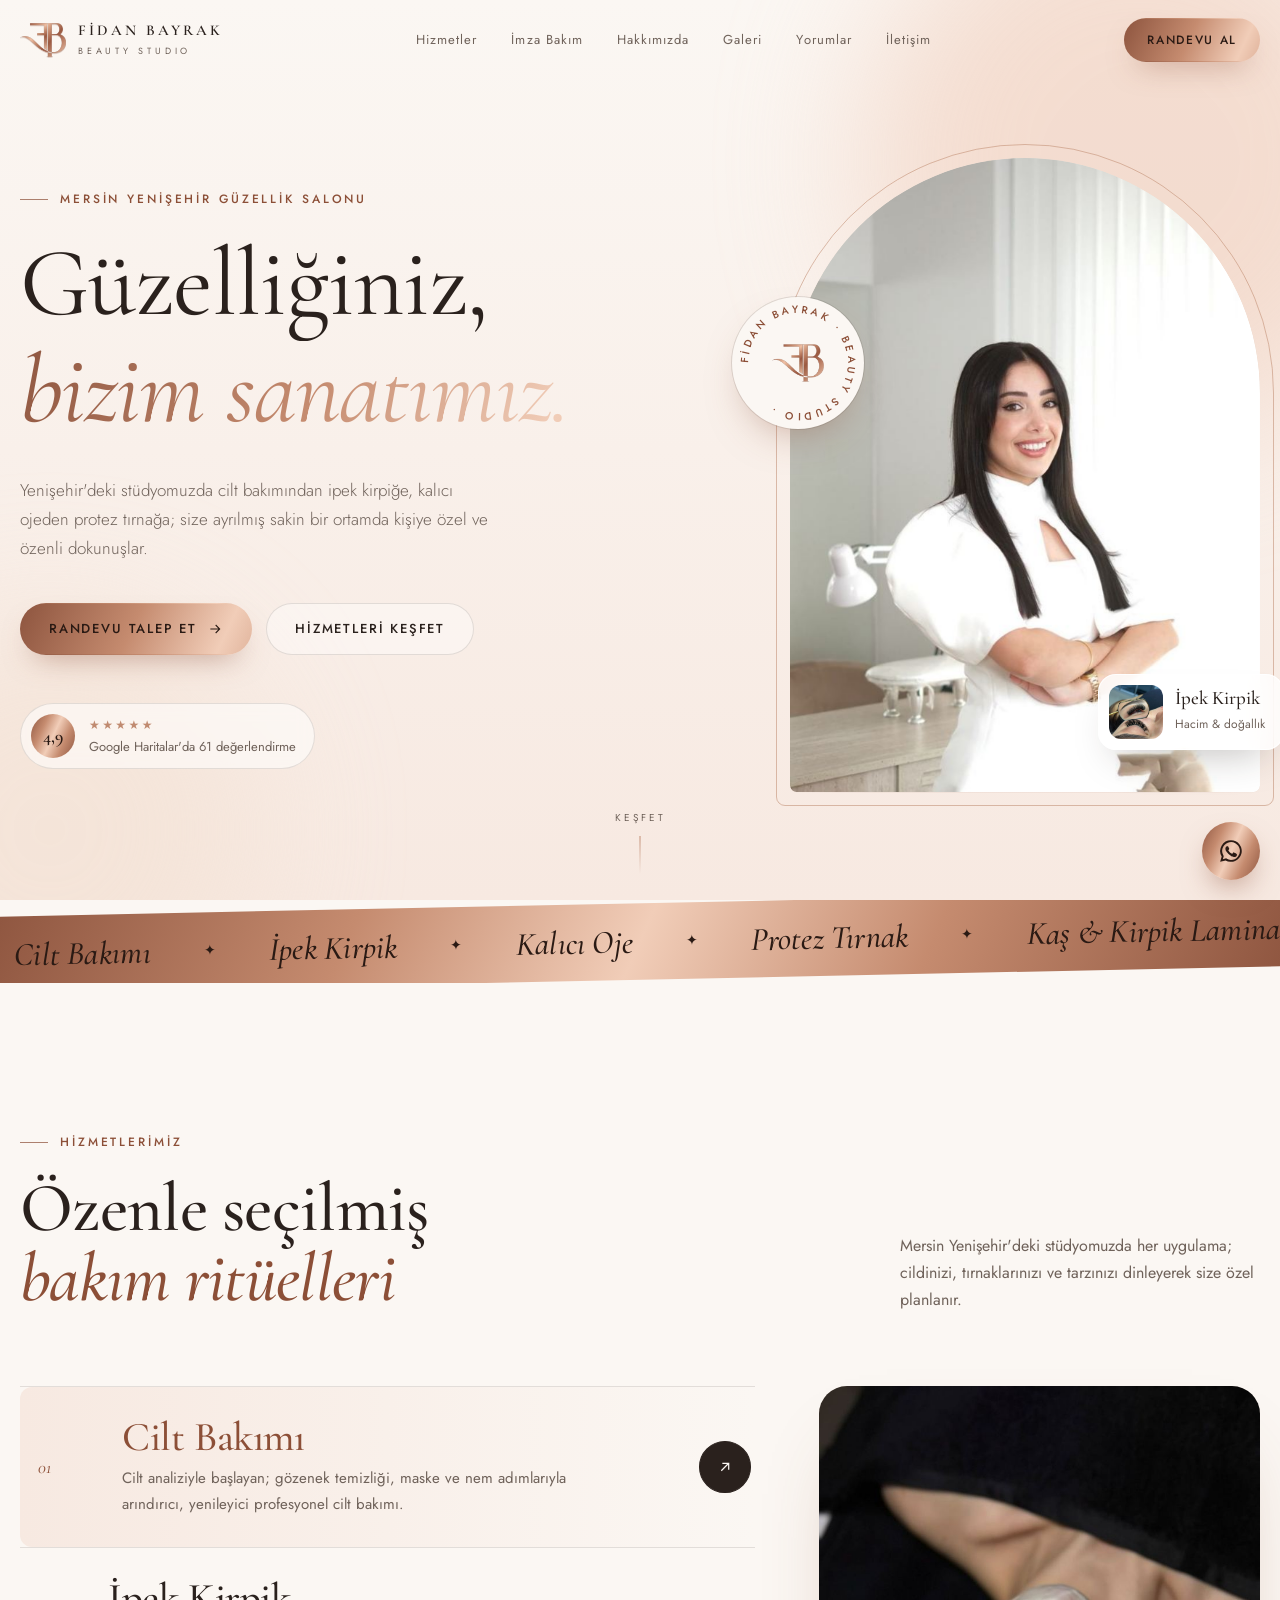
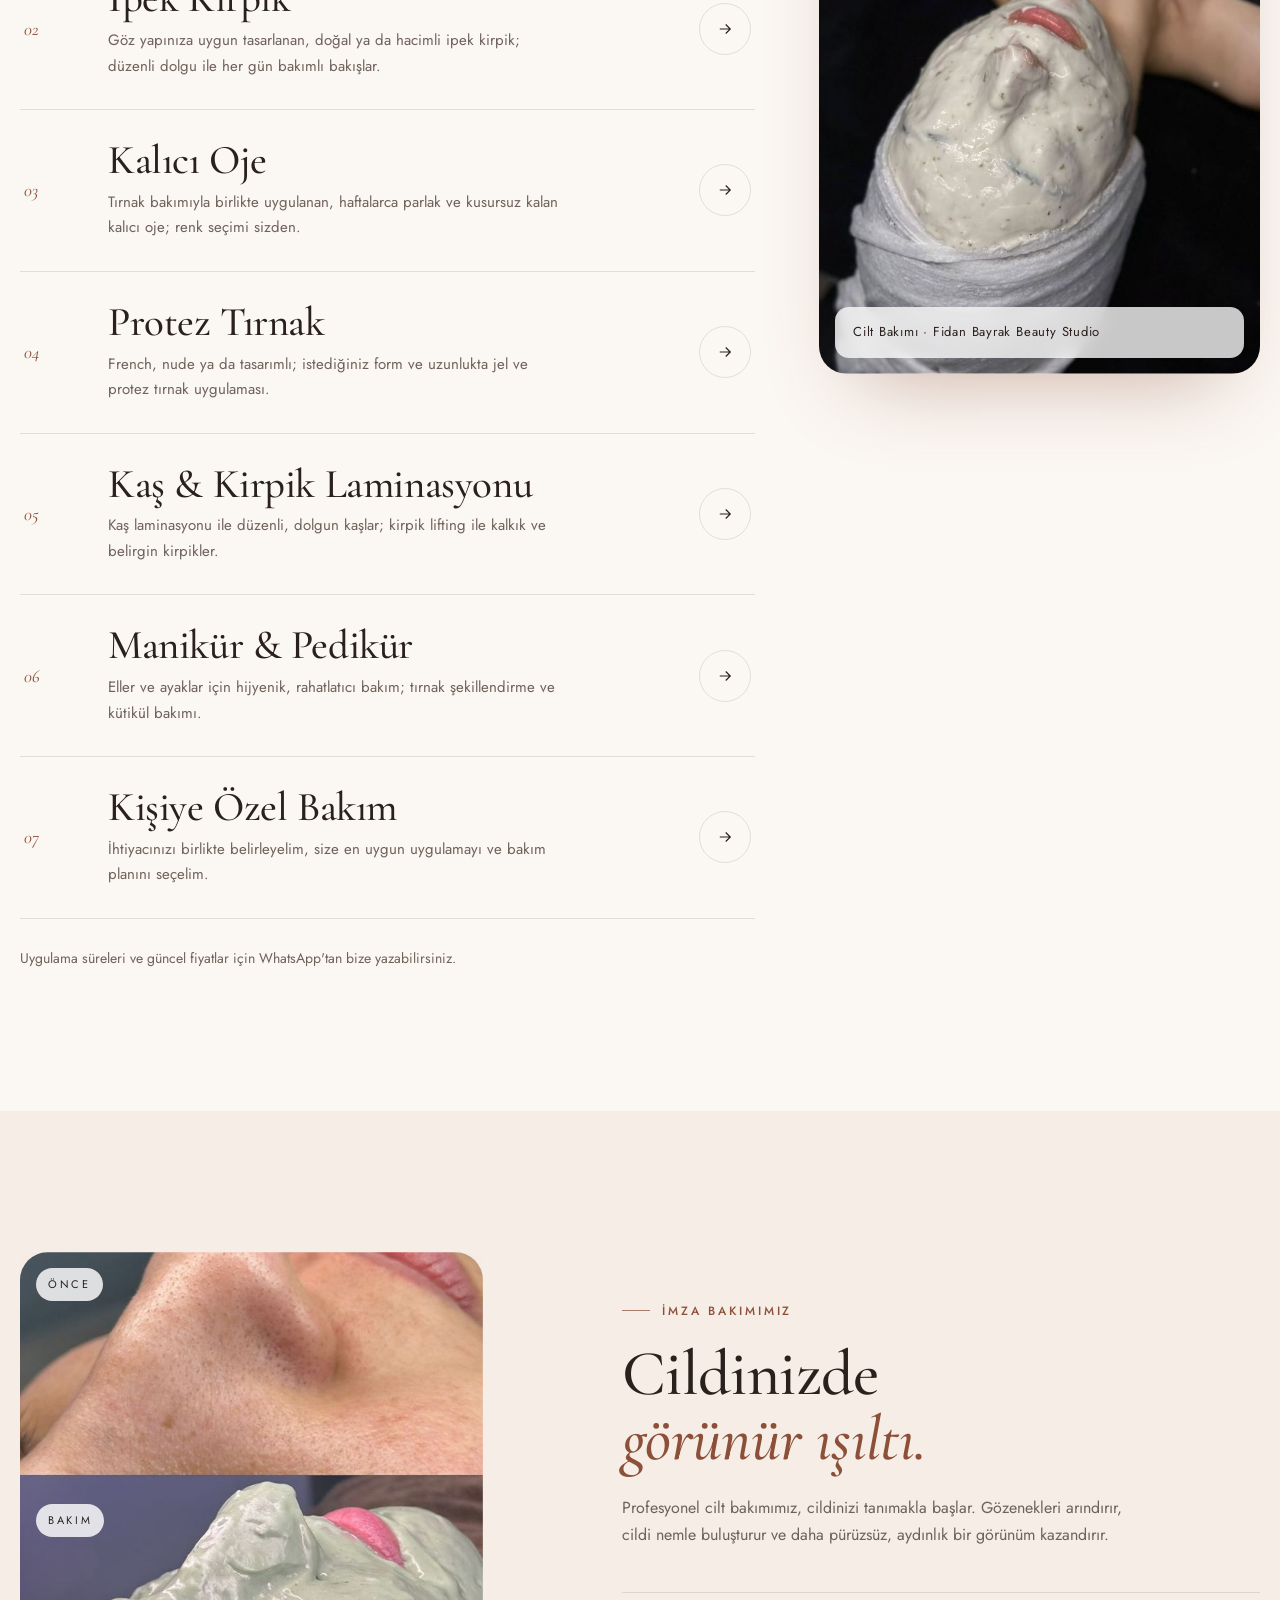
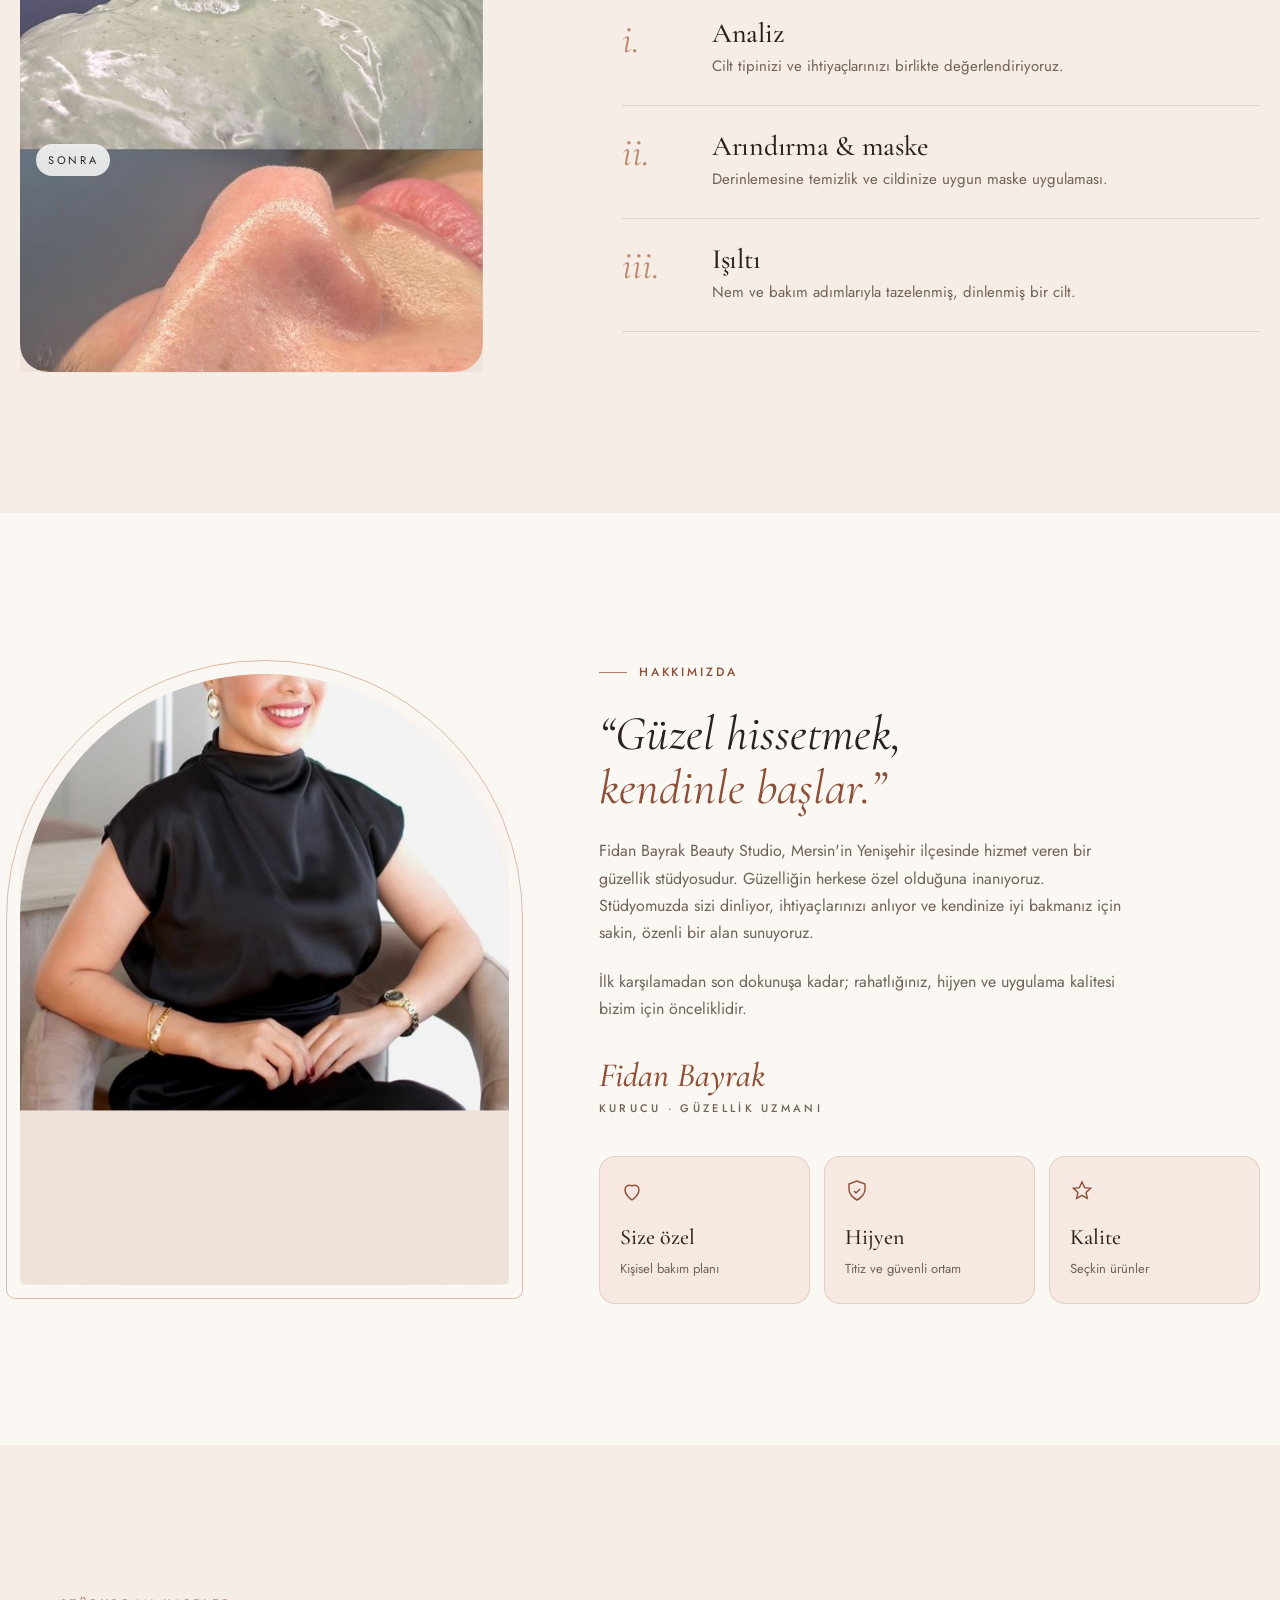
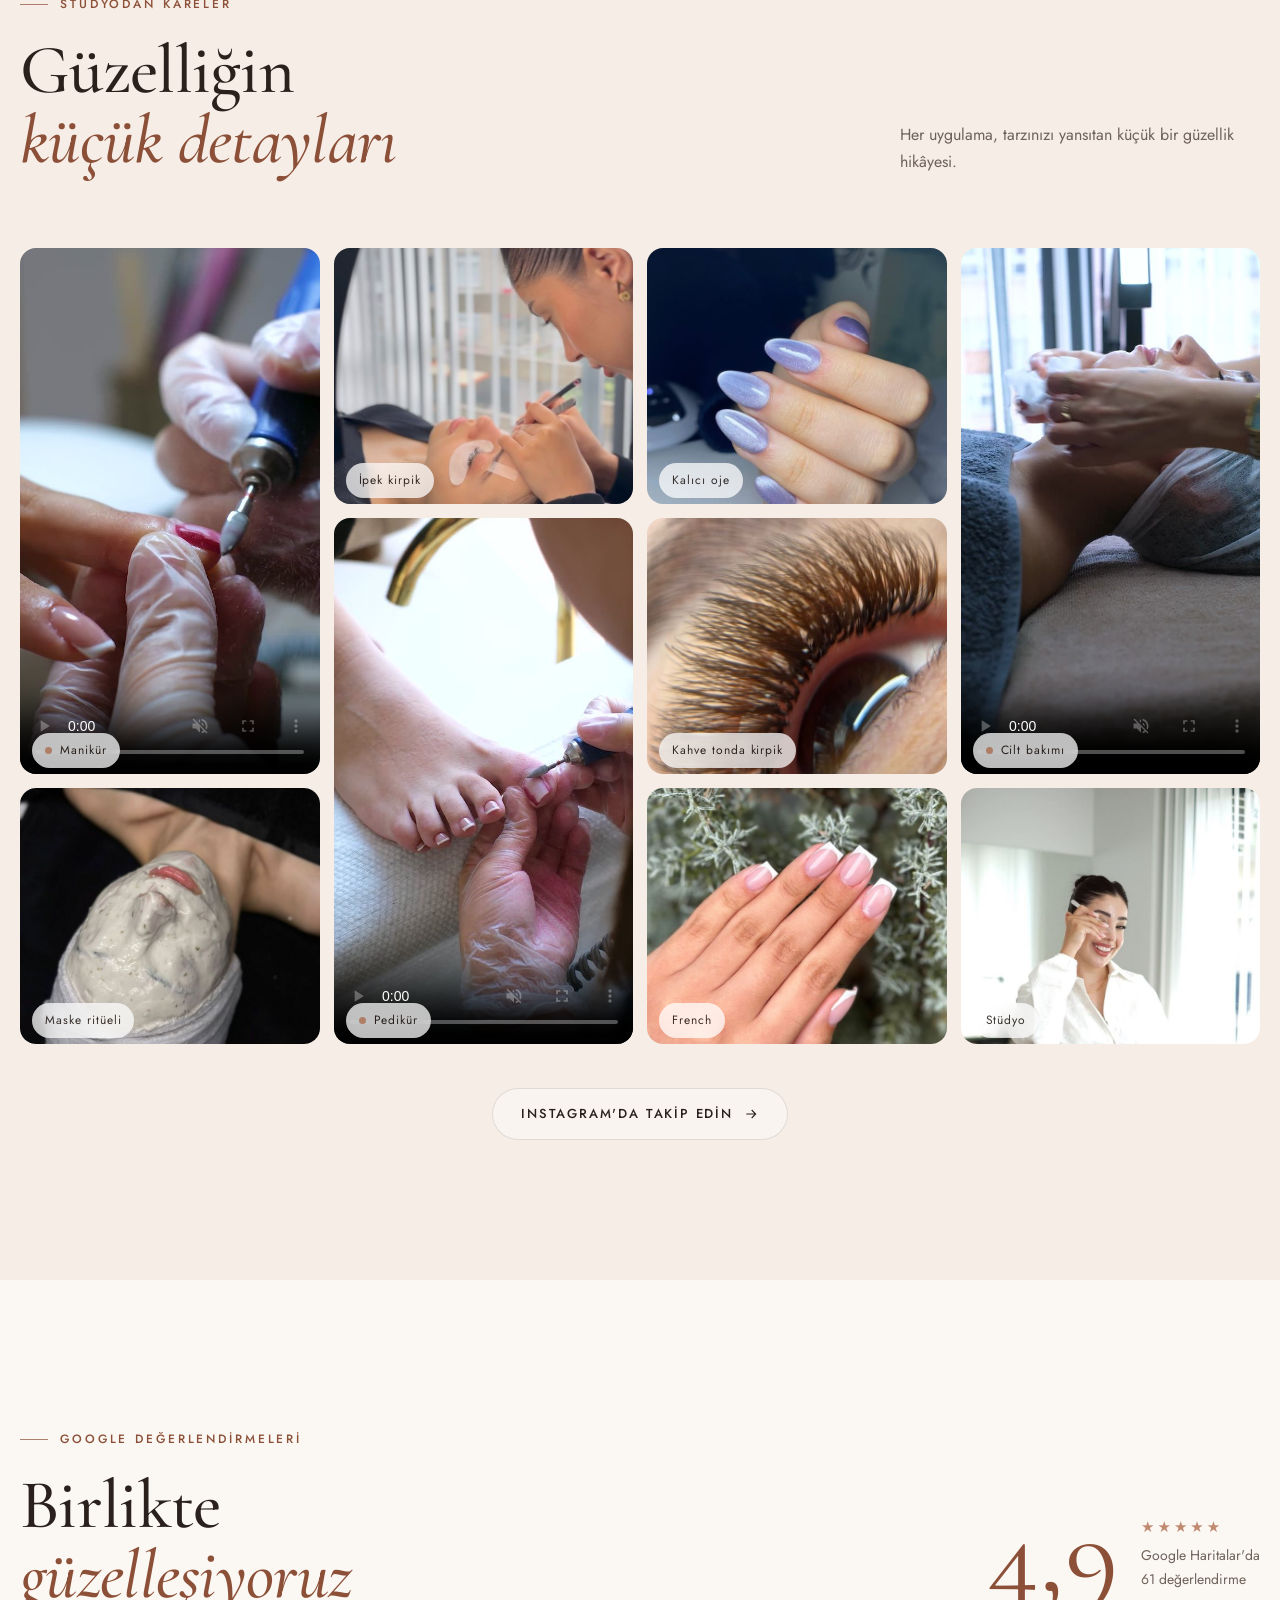
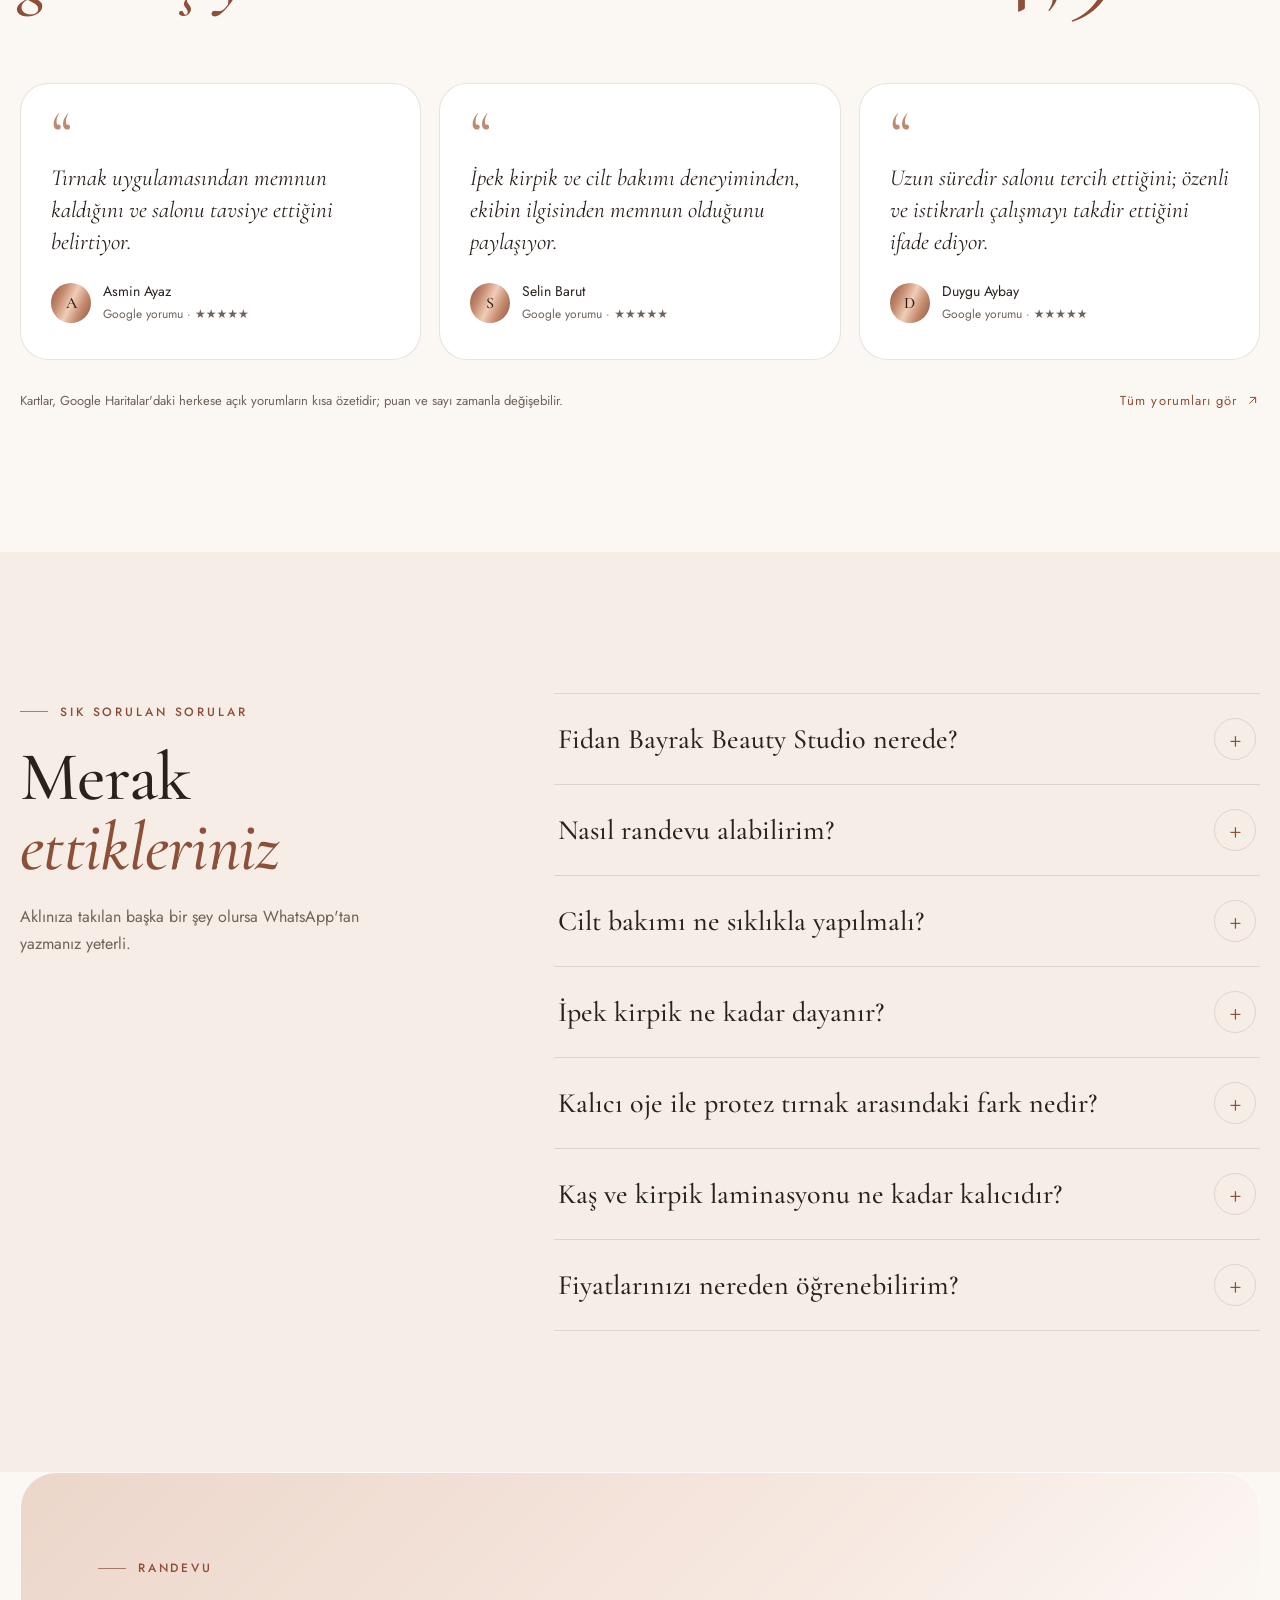
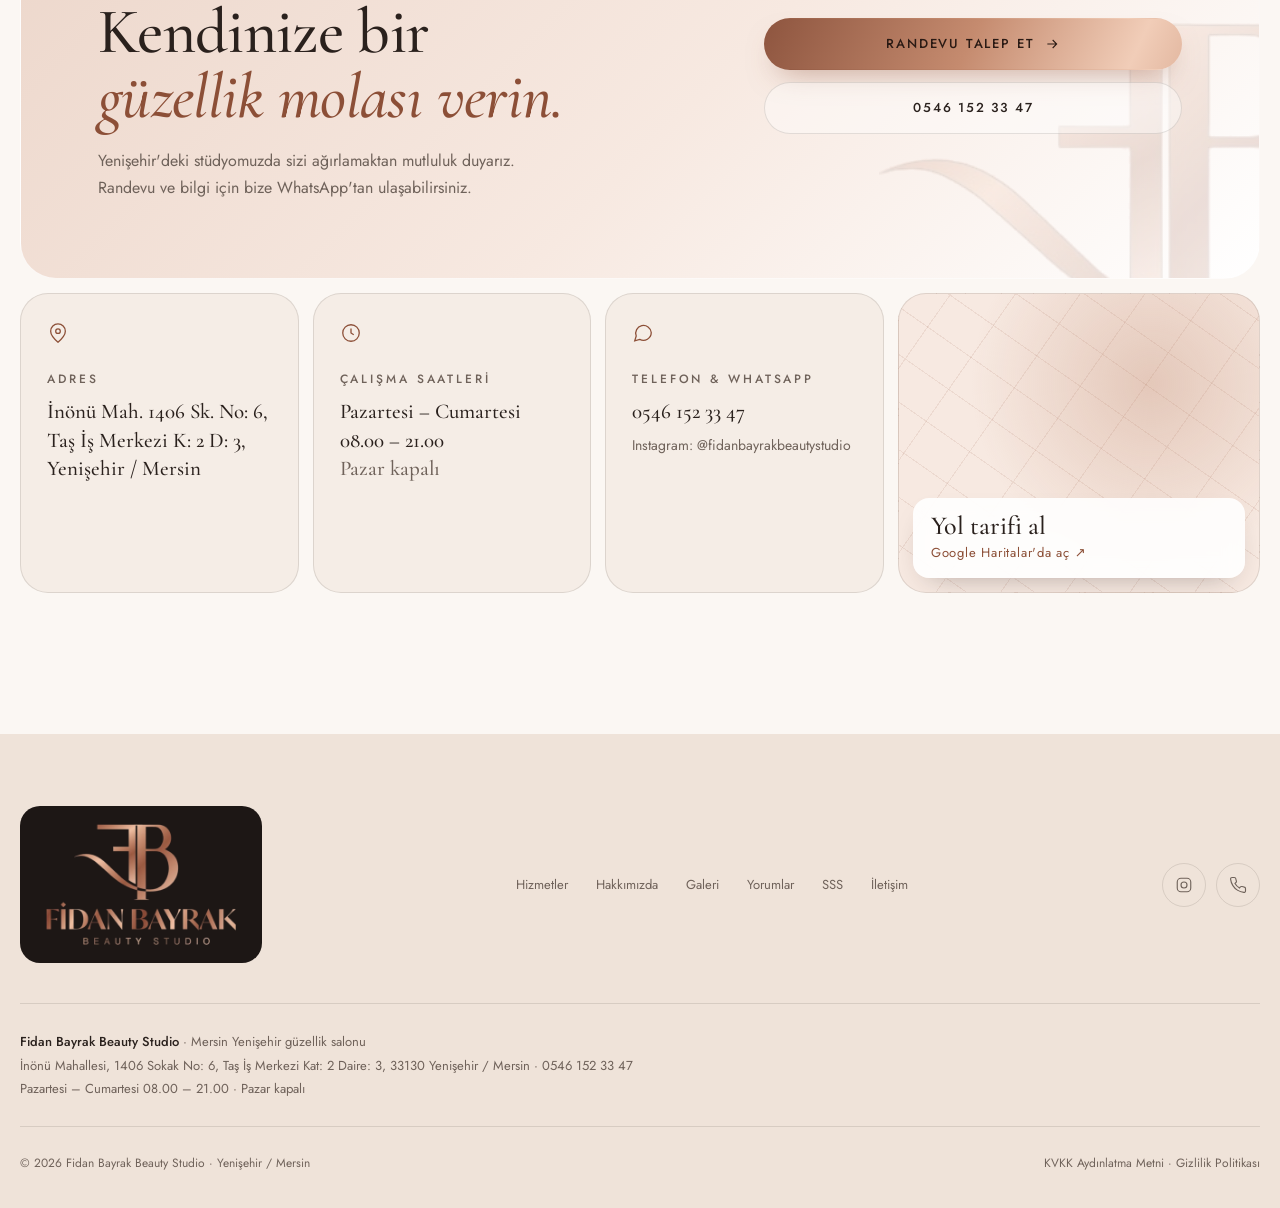
==== commit 540b89ea: "Hakkımızda metni sadeleştirildi" ====
--- a/index.html
+++ b/index.html
@@ -545,7 +545,7 @@
       <div class="about-copy">
         <span class="eyebrow reveal">Hakkımızda</span>
         <blockquote class="reveal">“Güzel hissetmek,<br><em>kendinle başlar.”</em></blockquote>
-        <p class="reveal">Fidan Bayrak Beauty Studio, Mersin'in Yenişehir ilçesinde, İnönü Mahallesi'ndeki Taş İş Merkezi'nde hizmet veren butik bir güzellik stüdyosudur. Güzelliğin herkese özel olduğuna inanıyoruz. Stüdyomuzda sizi dinliyor, ihtiyaçlarınızı anlıyor ve kendinize iyi bakmanız için sakin, özenli bir alan sunuyoruz.</p>
+        <p class="reveal">Fidan Bayrak Beauty Studio, Mersin'in Yenişehir ilçesinde hizmet veren bir güzellik stüdyosudur. Güzelliğin herkese özel olduğuna inanıyoruz. Stüdyomuzda sizi dinliyor, ihtiyaçlarınızı anlıyor ve kendinize iyi bakmanız için sakin, özenli bir alan sunuyoruz.</p>
         <p class="reveal">İlk karşılamadan son dokunuşa kadar; rahatlığınız, hijyen ve uygulama kalitesi bizim için önceliklidir.</p>
         <div class="signature reveal">Fidan Bayrak<small>Kurucu · Güzellik Uzmanı</small></div>
         <div class="pillars stagger">
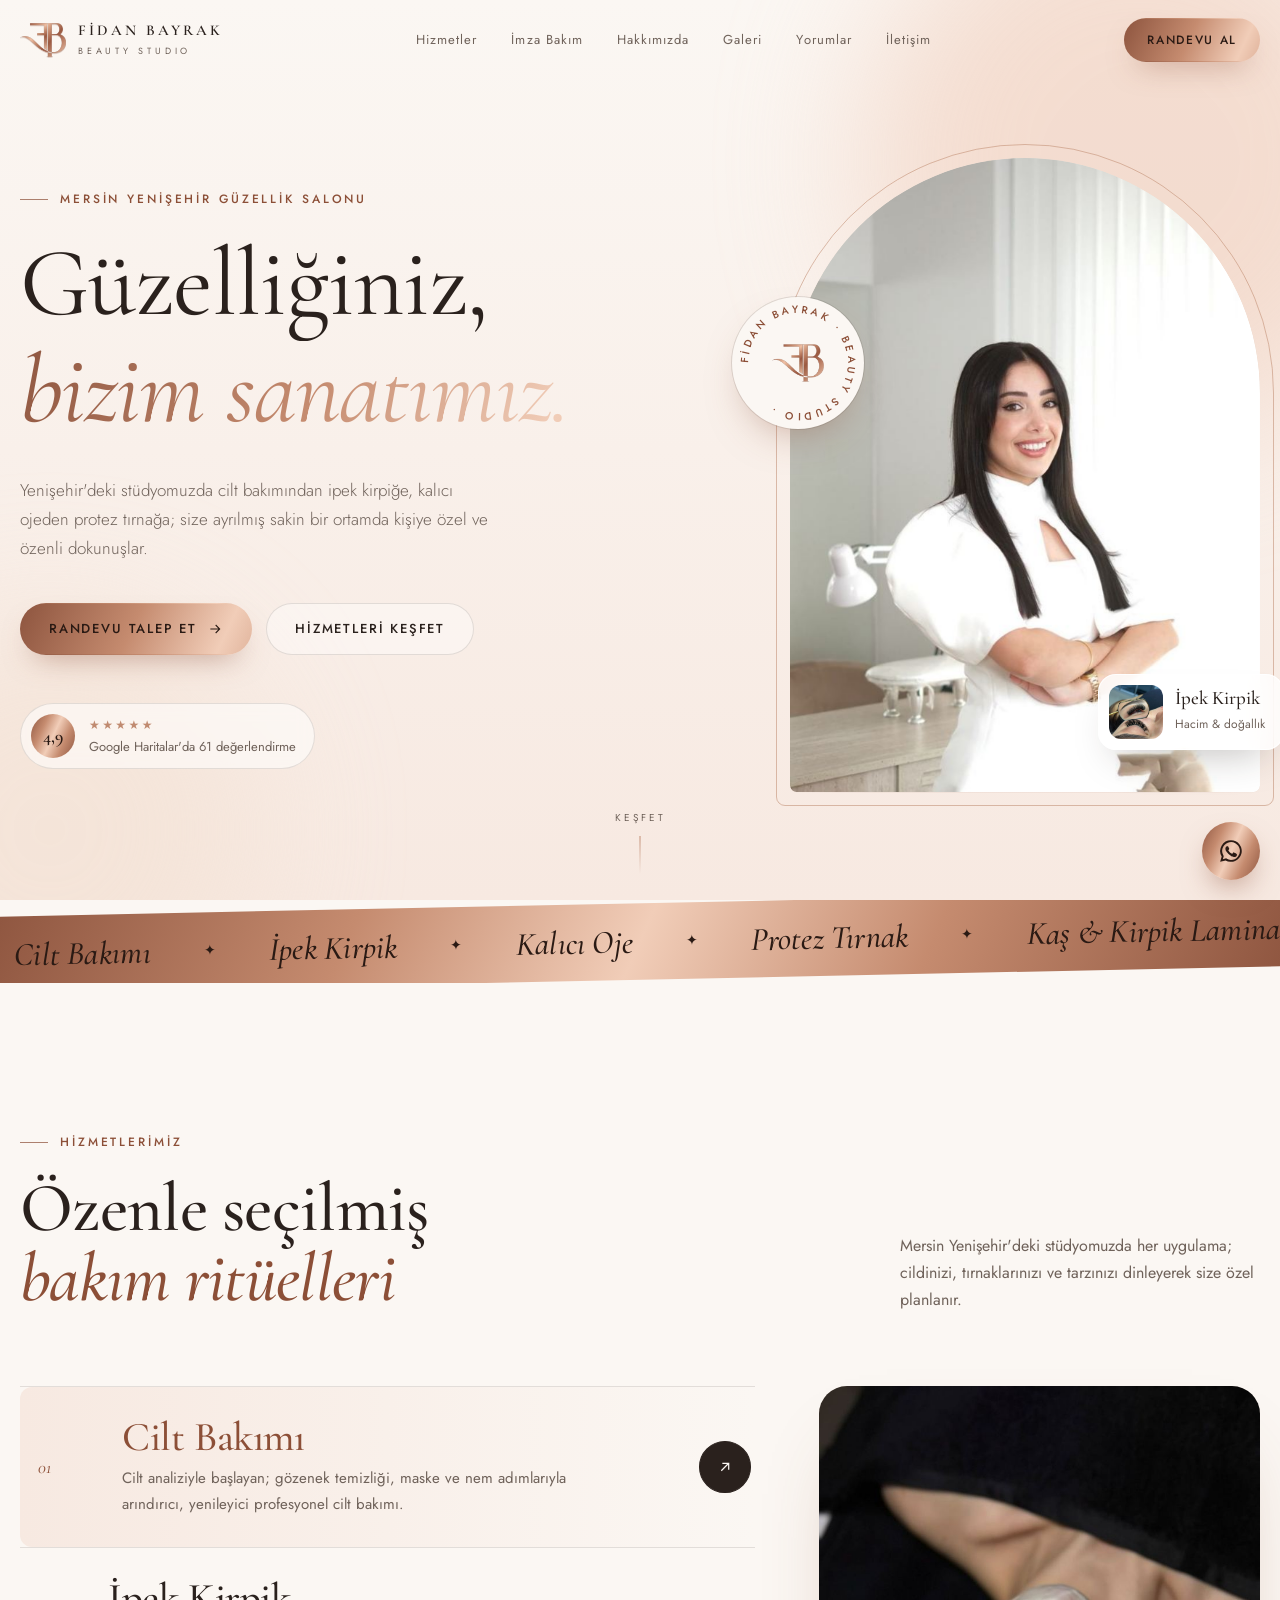
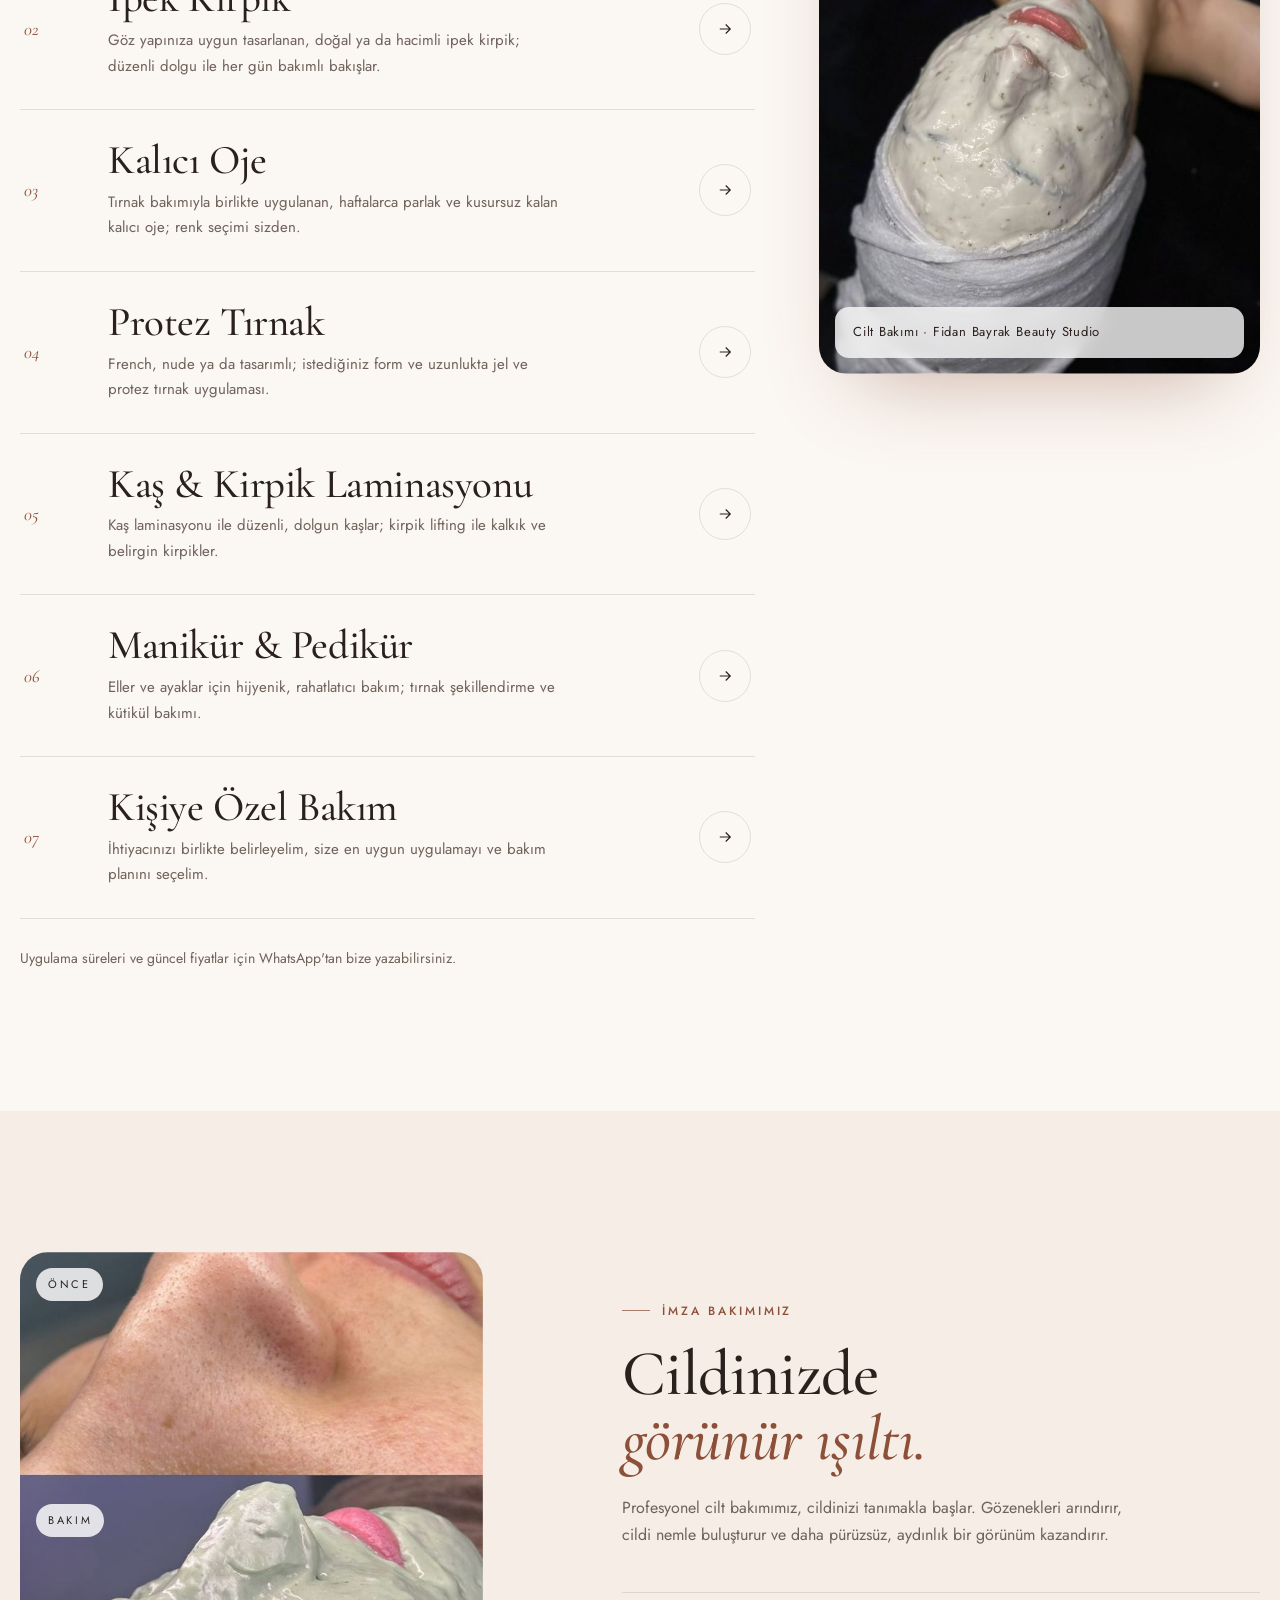
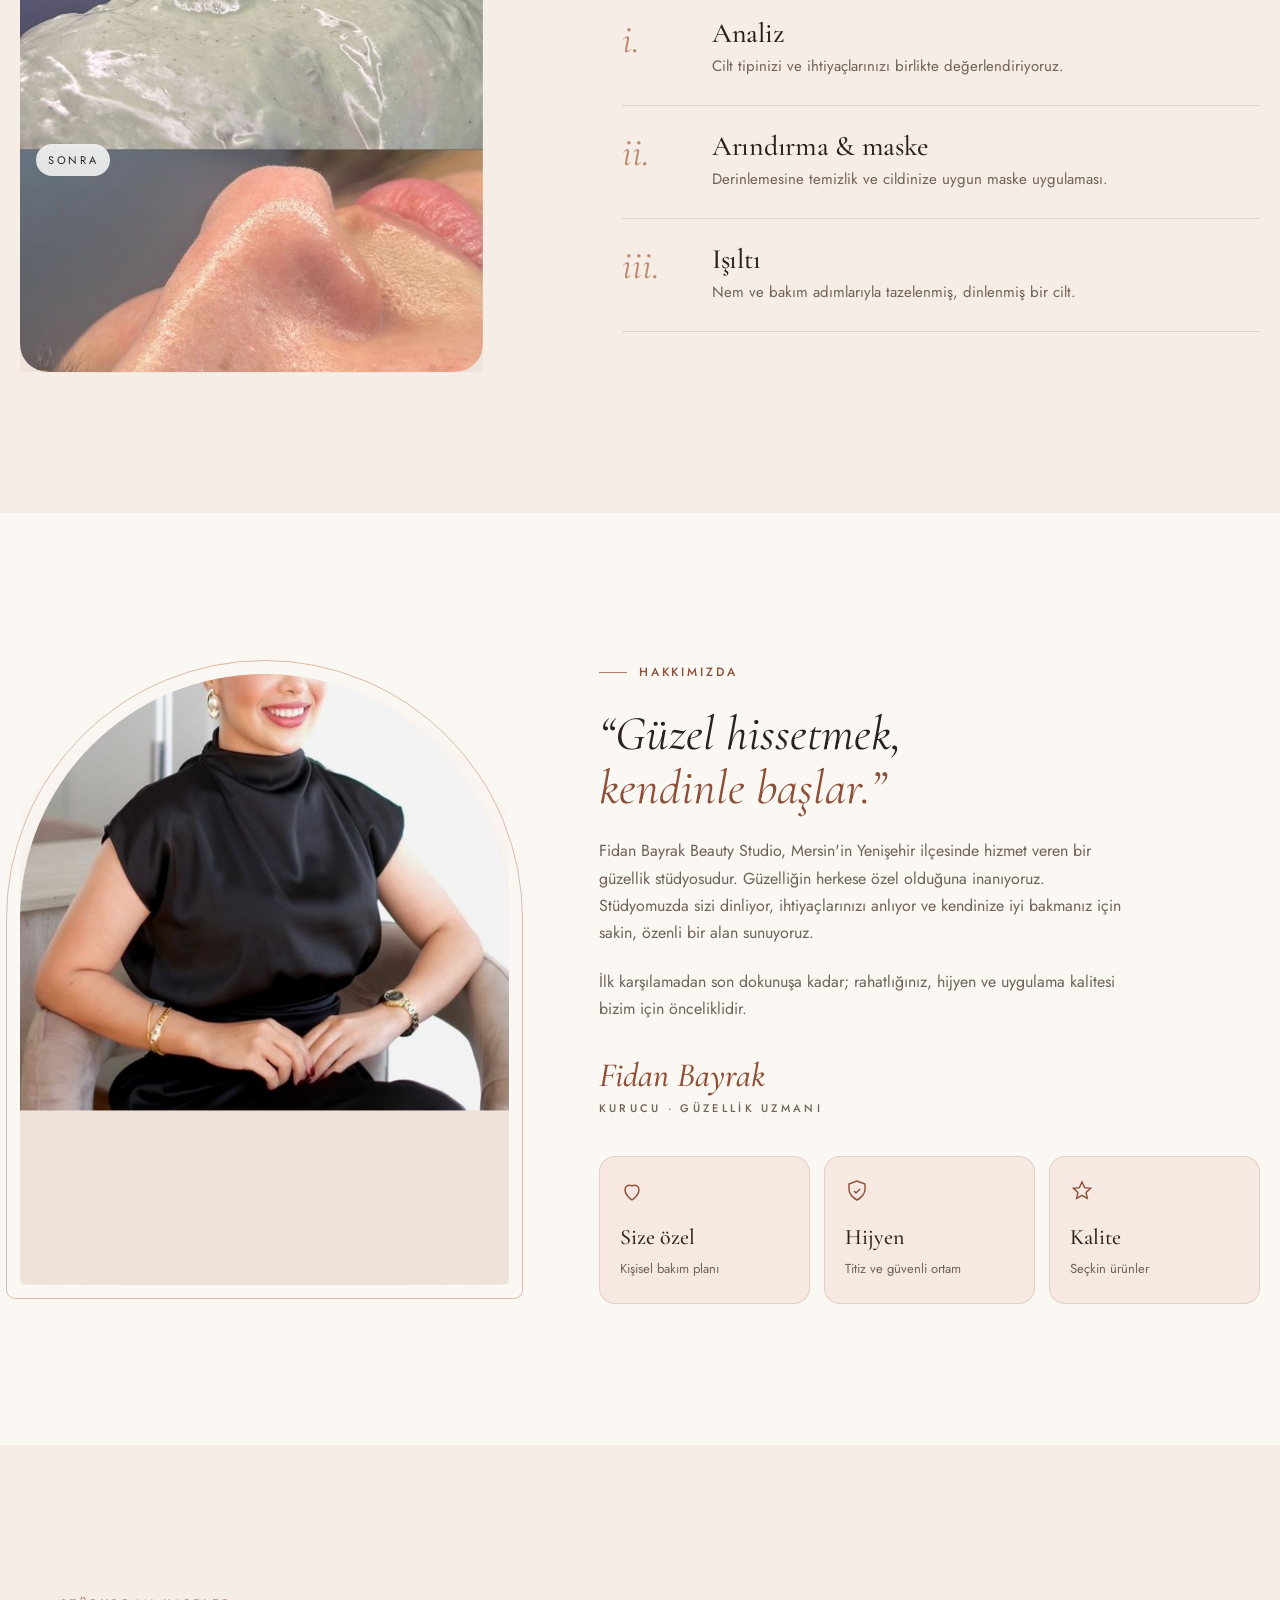
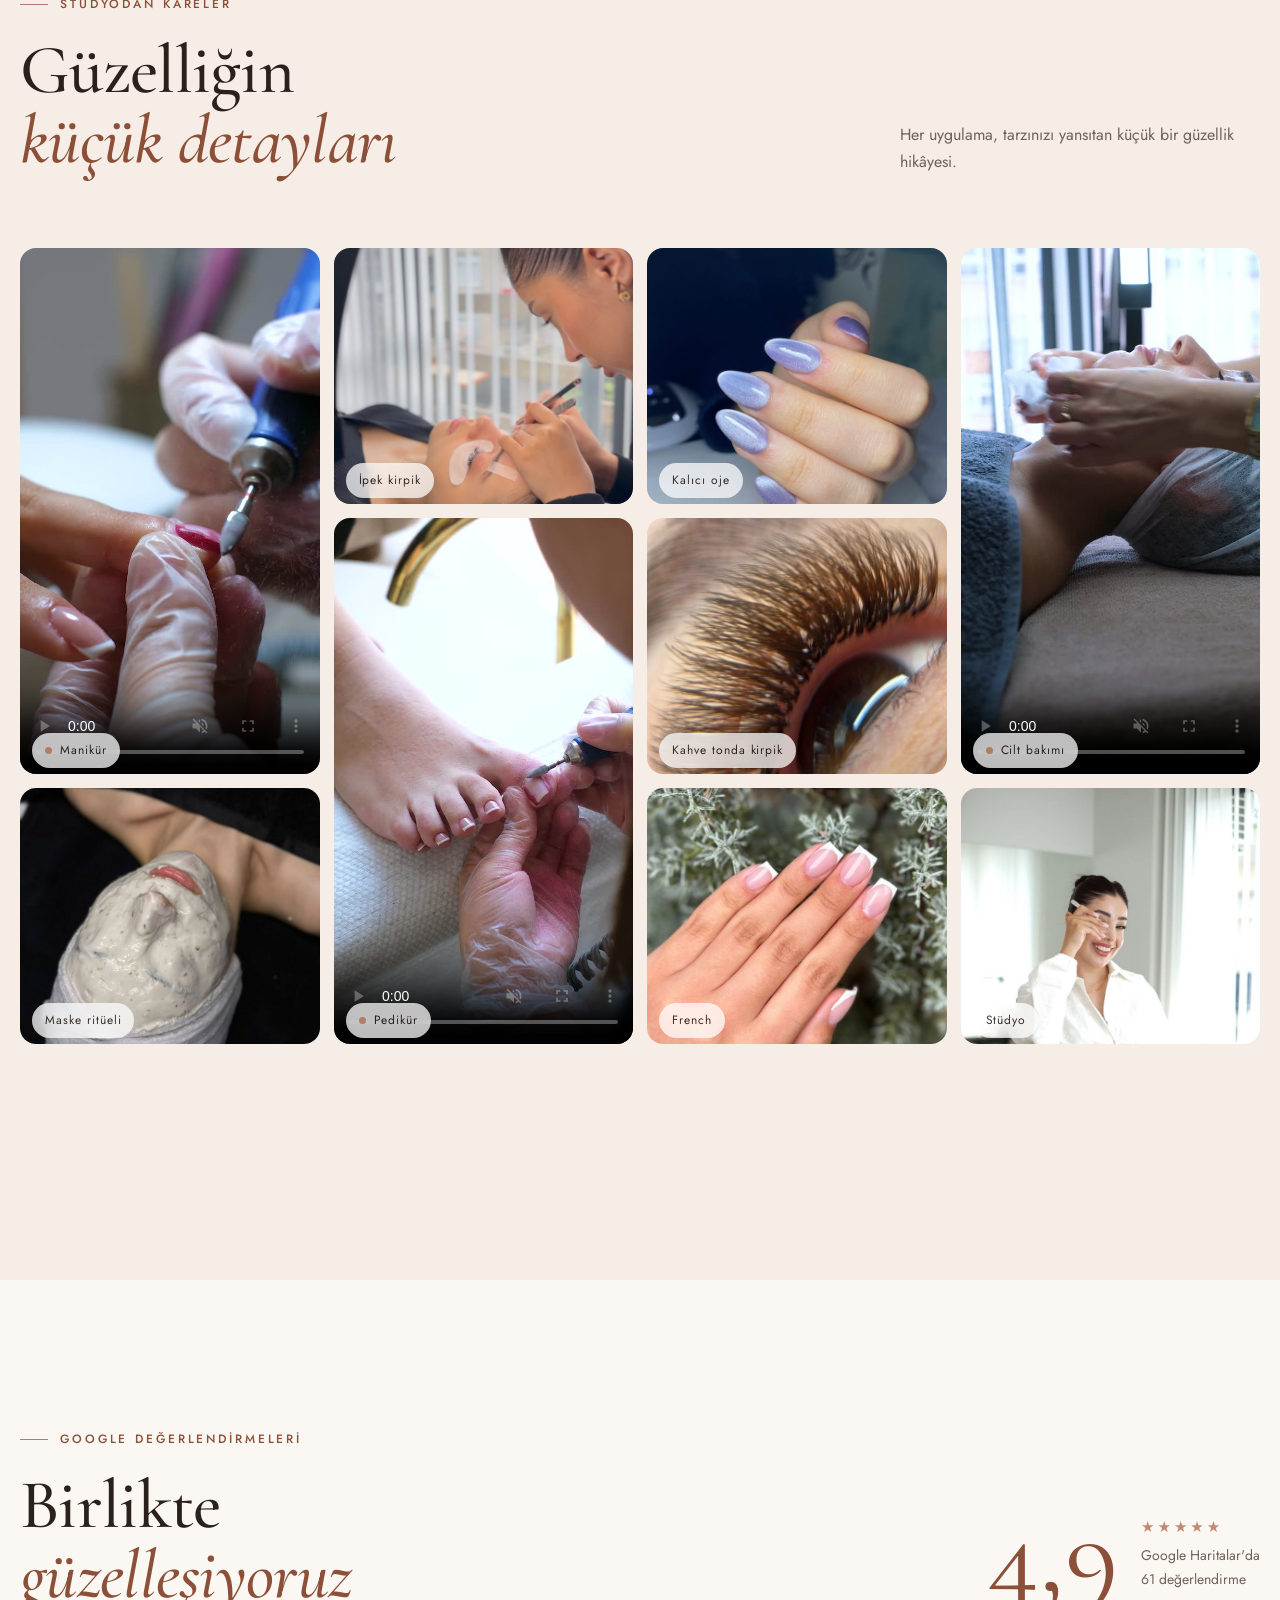
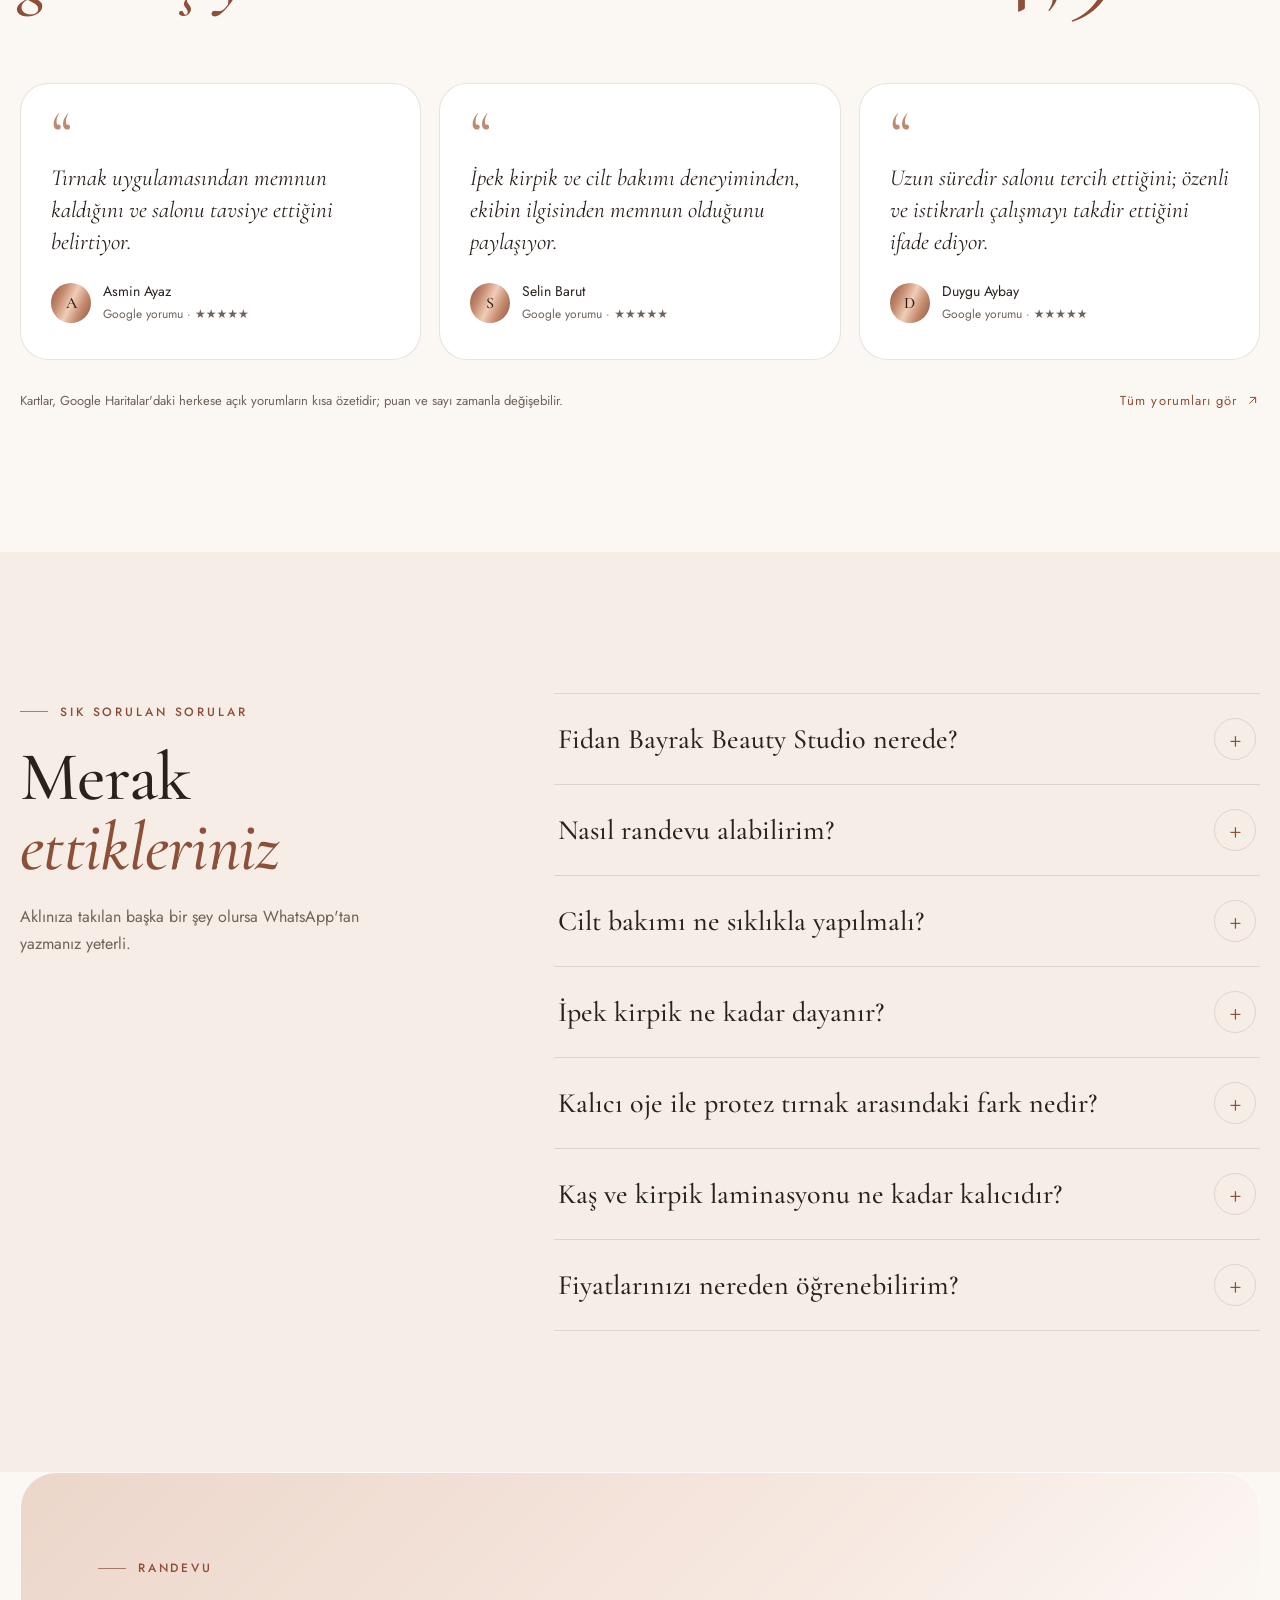
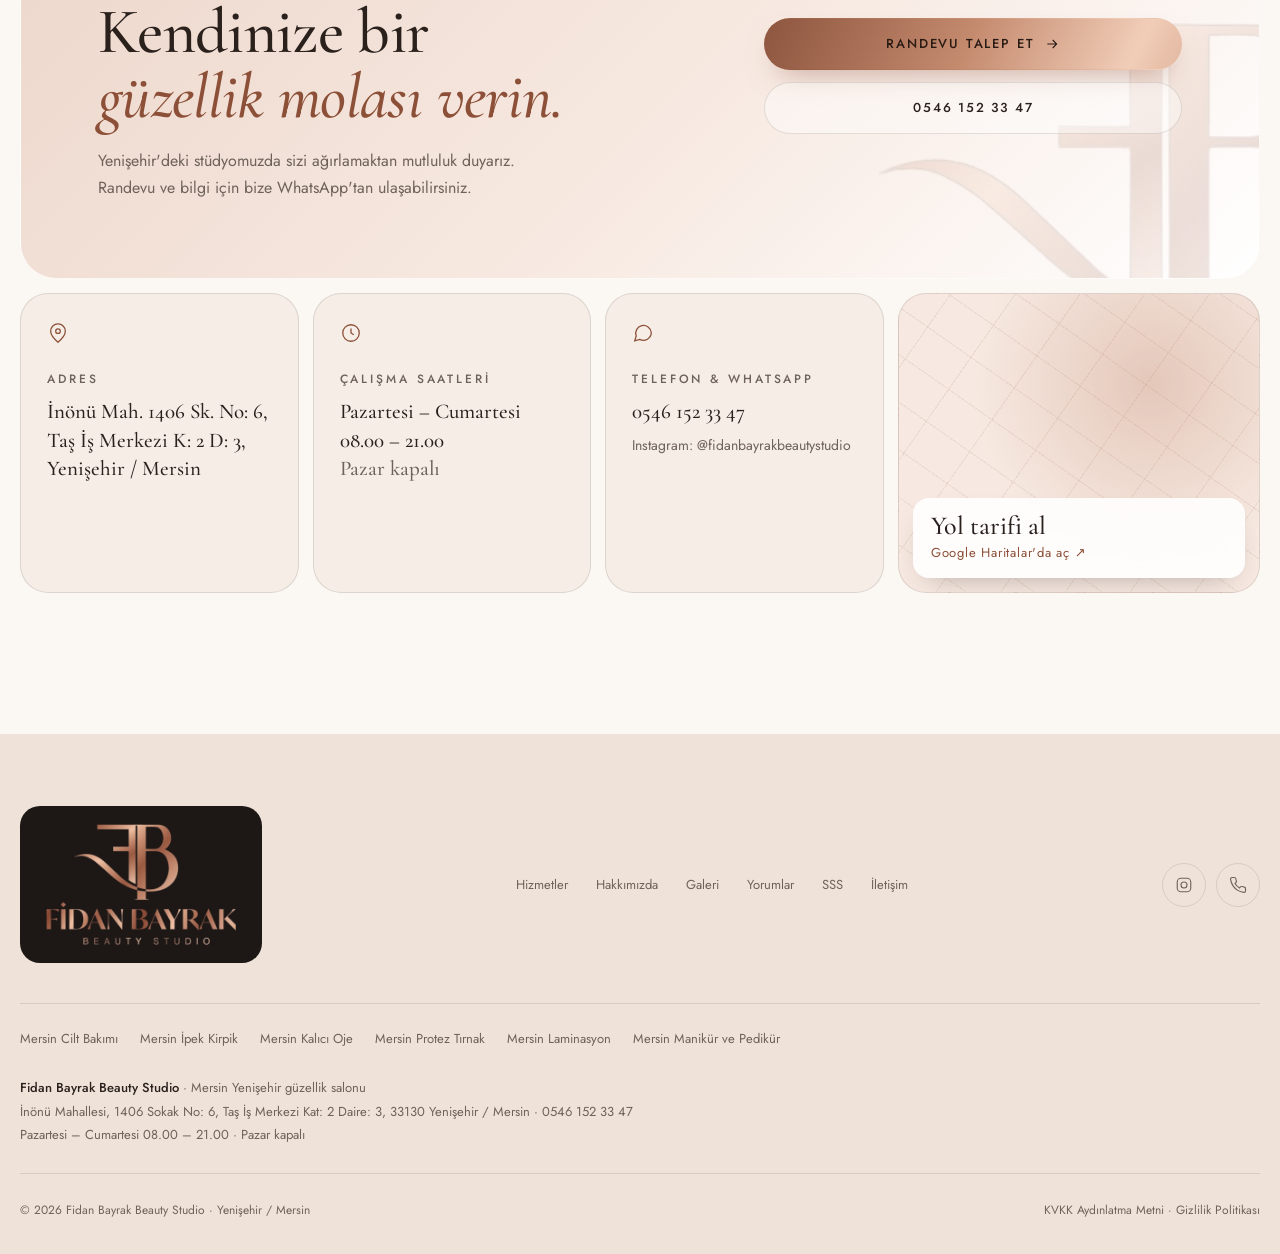
==== commit 591720a8: "SEO/GEO: hizmet sayfaları, llms.txt, genişletilmiş sitemap, IndexNow anahtarı Her hizmet için Mersin" ====
--- a/index.html
+++ b/index.html
@@ -7,6 +7,7 @@
 <title>Mersin Yenişehir Güzellik Salonu | Fidan Bayrak Beauty Studio</title>
 <meta name="description" content="Mersin Yenişehir'de cilt bakımı, ipek kirpik, kalıcı oje, protez tırnak, kaş ve kirpik laminasyonu, manikür ve pedikür. Fidan Bayrak Beauty Studio'dan WhatsApp ile randevu alın.">
 <meta name="robots" content="index, follow, max-image-preview:large">
+<link rel="canonical" href="https://fidanbayrakbeautystudio.com/">
 <meta name="geo.region" content="TR-33">
 <meta name="geo.placename" content="Yenişehir, Mersin">
 <meta property="og:type" content="website">
@@ -14,6 +15,9 @@
 <meta property="og:site_name" content="Fidan Bayrak Beauty Studio">
 <meta property="og:title" content="Fidan Bayrak Beauty Studio | Mersin Yenişehir Güzellik Salonu">
 <meta property="og:description" content="Cilt bakımı, ipek kirpik, kalıcı oje, protez tırnak, laminasyon, manikür ve pedikür. Yenişehir / Mersin.">
+<meta property="og:url" content="https://fidanbayrakbeautystudio.com/">
+<meta property="og:image" content="https://fidanbayrakbeautystudio.com/media/fidan-bayrak-guzellik-uzmani-mersin.jpg">
+<meta property="og:image:alt" content="Güzellik uzmanı Fidan Bayrak, Yenişehir Mersin'deki stüdyosunda">
 <meta name="twitter:card" content="summary_large_image">
 <link rel="icon" type="image/png" href="media/fidan-bayrak-monogram.png">
 <link rel="apple-touch-icon" href="media/fidan-bayrak-monogram.png">
@@ -24,8 +28,10 @@
   "name": "Fidan Bayrak Beauty Studio",
   "alternateName": "FİDAN BAYRAK BEAUTY STUDİO",
   "description": "Mersin Yenişehir'de cilt bakımı, ipek kirpik, kalıcı oje, protez tırnak, kaş ve kirpik laminasyonu, manikür ve pedikür hizmeti veren güzellik stüdyosu.",
-  "image": ["media/fidan-bayrak-guzellik-uzmani-mersin.jpg", "media/cilt-bakimi-mersin.jpg", "media/ipek-kirpik-mersin.jpg"],
-  "logo": "media/fidan-bayrak-beauty-studio-logo.png",
+  "@id": "https://fidanbayrakbeautystudio.com/#salon",
+  "url": "https://fidanbayrakbeautystudio.com/",
+  "image": ["https://fidanbayrakbeautystudio.com/media/fidan-bayrak-guzellik-uzmani-mersin.jpg", "https://fidanbayrakbeautystudio.com/media/cilt-bakimi-mersin.jpg", "https://fidanbayrakbeautystudio.com/media/ipek-kirpik-mersin.jpg"],
+  "logo": "https://fidanbayrakbeautystudio.com/media/fidan-bayrak-beauty-studio-logo.png",
   "telephone": "+90 546 152 33 47",
   "address": {
     "@type": "PostalAddress",
@@ -53,12 +59,12 @@
     "@type": "OfferCatalog",
     "name": "Güzellik hizmetleri",
     "itemListElement": [
-      {"@type": "Offer", "itemOffered": {"@type": "Service", "name": "Cilt Bakımı", "description": "Cilt analiziyle başlayan arındırıcı ve yenileyici profesyonel cilt bakımı."}},
-      {"@type": "Offer", "itemOffered": {"@type": "Service", "name": "İpek Kirpik", "description": "Göz yapısına uygun, doğal veya hacimli ipek kirpik uygulaması."}},
-      {"@type": "Offer", "itemOffered": {"@type": "Service", "name": "Kalıcı Oje", "description": "Uzun süre parlak kalan kalıcı oje uygulaması."}},
-      {"@type": "Offer", "itemOffered": {"@type": "Service", "name": "Protez Tırnak", "description": "French, nude veya tasarımlı jel ve protez tırnak."}},
-      {"@type": "Offer", "itemOffered": {"@type": "Service", "name": "Kaş ve Kirpik Laminasyonu", "description": "Kaş laminasyonu ve kirpik lifting uygulaması."}},
-      {"@type": "Offer", "itemOffered": {"@type": "Service", "name": "Manikür ve Pedikür", "description": "Hijyenik el ve ayak bakımı."}}
+      {"@type": "Offer", "itemOffered": {"@type": "Service", "name": "Cilt Bakımı", "url": "https://fidanbayrakbeautystudio.com/hizmetler/cilt-bakimi-mersin/", "description": "Cilt analiziyle başlayan arındırıcı ve yenileyici profesyonel cilt bakımı."}},
+      {"@type": "Offer", "itemOffered": {"@type": "Service", "name": "İpek Kirpik", "url": "https://fidanbayrakbeautystudio.com/hizmetler/ipek-kirpik-mersin/", "description": "Göz yapısına uygun, doğal veya hacimli ipek kirpik uygulaması."}},
+      {"@type": "Offer", "itemOffered": {"@type": "Service", "name": "Kalıcı Oje", "url": "https://fidanbayrakbeautystudio.com/hizmetler/kalici-oje-mersin/", "description": "Uzun süre parlak kalan kalıcı oje uygulaması."}},
+      {"@type": "Offer", "itemOffered": {"@type": "Service", "name": "Protez Tırnak", "url": "https://fidanbayrakbeautystudio.com/hizmetler/protez-tirnak-mersin/", "description": "French, nude veya tasarımlı jel ve protez tırnak."}},
+      {"@type": "Offer", "itemOffered": {"@type": "Service", "name": "Kaş ve Kirpik Laminasyonu", "url": "https://fidanbayrakbeautystudio.com/hizmetler/kas-kirpik-laminasyonu-mersin/", "description": "Kaş laminasyonu ve kirpik lifting uygulaması."}},
+      {"@type": "Offer", "itemOffered": {"@type": "Service", "name": "Manikür ve Pedikür", "url": "https://fidanbayrakbeautystudio.com/hizmetler/manikur-pedikur-mersin/", "description": "Hijyenik el ve ayak bakımı."}}
     ]
   }
 }
@@ -333,6 +339,7 @@
 .foot-logo img{width:190px}
 .foot-links{display:flex;flex-wrap:wrap;gap:28px}
 .foot-links a:hover{color:var(--rose-deep)}
+.foot-svc{padding-top:24px;gap:10px 22px}
 .foot-nap{font-style:normal;line-height:1.8;padding:26px 0;border-bottom:1px solid var(--line)}
 .foot-nap b{font-weight:500;color:var(--ink)}
 .foot-nap a:hover{color:var(--rose-deep)}
@@ -400,7 +407,8 @@
 @media (max-width:860px){
   .links,.nav>.btn{display:none}
   .burger{display:grid}
-  .links.open{display:flex;position:fixed;inset:80px 0 0;flex-direction:column;gap:0;padding:24px 16px;background:var(--ivory);animation:menu .5s var(--ease)}
+  /* .header.solid'deki backdrop-filter, fixed menüyü header'a göre konumlandırır; bu yüzden yükseklik açıkça ekran boyu verilir */
+  .links.open{display:flex;position:fixed;top:80px;left:0;right:0;height:calc(100vh - 80px);height:calc(100dvh - 80px);overflow-y:auto;flex-direction:column;gap:0;padding:24px 16px;background:var(--ivory);animation:menu .5s var(--ease)}
   @keyframes menu{from{opacity:0;transform:translateY(-12px)}}
   .links.open a{font:400 34px var(--serif);letter-spacing:0;color:var(--ink);padding:14px 0;border-bottom:1px solid var(--line)}
   .links.open a::after{display:none}
@@ -503,12 +511,12 @@
       </div>
       <div class="svc-grid">
         <div class="svc-list">
-          <article class="svc reveal active" data-img="0"><span class="num">01</span><img class="svc-thumb" src="media/cilt-bakimi-mersin.jpg" alt="" width="760" height="1013" loading="lazy"><div><h3>Cilt Bakımı</h3><p>Cilt analiziyle başlayan; gözenek temizliği, maske ve nem adımlarıyla arındırıcı, yenileyici profesyonel cilt bakımı.</p></div><button class="go" type="button" data-book="Cilt Bakımı" aria-label="Cilt Bakımı için randevu"><svg viewBox="0 0 24 24" fill="none" stroke="currentColor" stroke-width="1.6"><path d="M5 12h14m-6-6 6 6-6 6"/></svg></button></article>
-          <article class="svc reveal" data-img="1"><span class="num">02</span><img class="svc-thumb" src="media/ipek-kirpik-mersin.jpg" alt="" width="760" height="1013" loading="lazy"><div><h3>İpek Kirpik</h3><p>Göz yapınıza uygun tasarlanan, doğal ya da hacimli ipek kirpik; düzenli dolgu ile her gün bakımlı bakışlar.</p></div><button class="go" type="button" data-book="İpek Kirpik" aria-label="İpek Kirpik için randevu"><svg viewBox="0 0 24 24" fill="none" stroke="currentColor" stroke-width="1.6"><path d="M5 12h14m-6-6 6 6-6 6"/></svg></button></article>
-          <article class="svc reveal" data-img="2"><span class="num">03</span><img class="svc-thumb" src="media/kalici-oje-mersin.jpg" alt="" width="647" height="1150" loading="lazy"><div><h3>Kalıcı Oje</h3><p>Tırnak bakımıyla birlikte uygulanan, haftalarca parlak ve kusursuz kalan kalıcı oje; renk seçimi sizden.</p></div><button class="go" type="button" data-book="Kalıcı Oje" aria-label="Kalıcı Oje için randevu"><svg viewBox="0 0 24 24" fill="none" stroke="currentColor" stroke-width="1.6"><path d="M5 12h14m-6-6 6 6-6 6"/></svg></button></article>
-          <article class="svc reveal" data-img="3"><span class="num">04</span><img class="svc-thumb" src="media/protez-tirnak-french-mersin.jpg" alt="" width="647" height="1150" loading="lazy"><div><h3>Protez Tırnak</h3><p>French, nude ya da tasarımlı; istediğiniz form ve uzunlukta jel ve protez tırnak uygulaması.</p></div><button class="go" type="button" data-book="Protez Tırnak" aria-label="Protez Tırnak için randevu"><svg viewBox="0 0 24 24" fill="none" stroke="currentColor" stroke-width="1.6"><path d="M5 12h14m-6-6 6 6-6 6"/></svg></button></article>
-          <article class="svc reveal" data-img="4"><span class="num">05</span><img class="svc-thumb" src="media/kas-kirpik-laminasyonu-mersin.jpg" alt="" width="760" height="1013" loading="lazy"><div><h3>Kaş &amp; Kirpik Laminasyonu</h3><p>Kaş laminasyonu ile düzenli, dolgun kaşlar; kirpik lifting ile kalkık ve belirgin kirpikler.</p></div><button class="go" type="button" data-book="Kaş ve Kirpik Laminasyonu" aria-label="Laminasyon için randevu"><svg viewBox="0 0 24 24" fill="none" stroke="currentColor" stroke-width="1.6"><path d="M5 12h14m-6-6 6 6-6 6"/></svg></button></article>
-          <article class="svc reveal" data-img="5"><span class="num">06</span><img class="svc-thumb" src="media/manikur-mersin.jpg" alt="" width="540" height="960" loading="lazy"><div><h3>Manikür &amp; Pedikür</h3><p>Eller ve ayaklar için hijyenik, rahatlatıcı bakım; tırnak şekillendirme ve kütikül bakımı.</p></div><button class="go" type="button" data-book="Manikür / Pedikür" aria-label="Manikür ve Pedikür için randevu"><svg viewBox="0 0 24 24" fill="none" stroke="currentColor" stroke-width="1.6"><path d="M5 12h14m-6-6 6 6-6 6"/></svg></button></article>
+          <article class="svc reveal active" data-img="0"><span class="num">01</span><img class="svc-thumb" src="media/cilt-bakimi-mersin.jpg" alt="" width="760" height="1013" loading="lazy"><div><h3><a href="hizmetler/cilt-bakimi-mersin/">Cilt Bakımı</a></h3><p>Cilt analiziyle başlayan; gözenek temizliği, maske ve nem adımlarıyla arındırıcı, yenileyici profesyonel cilt bakımı.</p></div><button class="go" type="button" data-book="Cilt Bakımı" aria-label="Cilt Bakımı için randevu"><svg viewBox="0 0 24 24" fill="none" stroke="currentColor" stroke-width="1.6"><path d="M5 12h14m-6-6 6 6-6 6"/></svg></button></article>
+          <article class="svc reveal" data-img="1"><span class="num">02</span><img class="svc-thumb" src="media/ipek-kirpik-mersin.jpg" alt="" width="760" height="1013" loading="lazy"><div><h3><a href="hizmetler/ipek-kirpik-mersin/">İpek Kirpik</a></h3><p>Göz yapınıza uygun tasarlanan, doğal ya da hacimli ipek kirpik; düzenli dolgu ile her gün bakımlı bakışlar.</p></div><button class="go" type="button" data-book="İpek Kirpik" aria-label="İpek Kirpik için randevu"><svg viewBox="0 0 24 24" fill="none" stroke="currentColor" stroke-width="1.6"><path d="M5 12h14m-6-6 6 6-6 6"/></svg></button></article>
+          <article class="svc reveal" data-img="2"><span class="num">03</span><img class="svc-thumb" src="media/kalici-oje-mersin.jpg" alt="" width="647" height="1150" loading="lazy"><div><h3><a href="hizmetler/kalici-oje-mersin/">Kalıcı Oje</a></h3><p>Tırnak bakımıyla birlikte uygulanan, haftalarca parlak ve kusursuz kalan kalıcı oje; renk seçimi sizden.</p></div><button class="go" type="button" data-book="Kalıcı Oje" aria-label="Kalıcı Oje için randevu"><svg viewBox="0 0 24 24" fill="none" stroke="currentColor" stroke-width="1.6"><path d="M5 12h14m-6-6 6 6-6 6"/></svg></button></article>
+          <article class="svc reveal" data-img="3"><span class="num">04</span><img class="svc-thumb" src="media/protez-tirnak-french-mersin.jpg" alt="" width="647" height="1150" loading="lazy"><div><h3><a href="hizmetler/protez-tirnak-mersin/">Protez Tırnak</a></h3><p>French, nude ya da tasarımlı; istediğiniz form ve uzunlukta jel ve protez tırnak uygulaması.</p></div><button class="go" type="button" data-book="Protez Tırnak" aria-label="Protez Tırnak için randevu"><svg viewBox="0 0 24 24" fill="none" stroke="currentColor" stroke-width="1.6"><path d="M5 12h14m-6-6 6 6-6 6"/></svg></button></article>
+          <article class="svc reveal" data-img="4"><span class="num">05</span><img class="svc-thumb" src="media/kas-kirpik-laminasyonu-mersin.jpg" alt="" width="760" height="1013" loading="lazy"><div><h3><a href="hizmetler/kas-kirpik-laminasyonu-mersin/">Kaş &amp; Kirpik Laminasyonu</a></h3><p>Kaş laminasyonu ile düzenli, dolgun kaşlar; kirpik lifting ile kalkık ve belirgin kirpikler.</p></div><button class="go" type="button" data-book="Kaş ve Kirpik Laminasyonu" aria-label="Laminasyon için randevu"><svg viewBox="0 0 24 24" fill="none" stroke="currentColor" stroke-width="1.6"><path d="M5 12h14m-6-6 6 6-6 6"/></svg></button></article>
+          <article class="svc reveal" data-img="5"><span class="num">06</span><img class="svc-thumb" src="media/manikur-mersin.jpg" alt="" width="540" height="960" loading="lazy"><div><h3><a href="hizmetler/manikur-pedikur-mersin/">Manikür &amp; Pedikür</a></h3><p>Eller ve ayaklar için hijyenik, rahatlatıcı bakım; tırnak şekillendirme ve kütikül bakımı.</p></div><button class="go" type="button" data-book="Manikür / Pedikür" aria-label="Manikür ve Pedikür için randevu"><svg viewBox="0 0 24 24" fill="none" stroke="currentColor" stroke-width="1.6"><path d="M5 12h14m-6-6 6 6-6 6"/></svg></button></article>
           <article class="svc reveal" data-img="6"><span class="num">07</span><img class="svc-thumb" src="media/fidan-bayrak-beauty-studio-yenisehir.jpg" alt="" width="760" height="1141" loading="lazy"><div><h3>Kişiye Özel Bakım</h3><p>İhtiyacınızı birlikte belirleyelim, size en uygun uygulamayı ve bakım planını seçelim.</p></div><button class="go" type="button" data-book="Kişiye Özel Bakım" aria-label="Kişiye Özel Bakım için randevu"><svg viewBox="0 0 24 24" fill="none" stroke="currentColor" stroke-width="1.6"><path d="M5 12h14m-6-6 6 6-6 6"/></svg></button></article>
           <p class="note reveal">Uygulama süreleri ve güncel fiyatlar için WhatsApp'tan bize yazabilirsiniz.</p>
         </div>
@@ -643,6 +651,7 @@
         <a href="tel:+905461523347" aria-label="Telefon"><svg viewBox="0 0 24 24" fill="none" stroke="currentColor" stroke-width="1.5"><path d="M22 16.9v3a2 2 0 0 1-2.2 2 19.8 19.8 0 0 1-8.6-3.1 19.4 19.4 0 0 1-6-6A19.8 19.8 0 0 1 2.1 4.2 2 2 0 0 1 4.1 2h3a2 2 0 0 1 2 1.7c.1 1 .4 2 .7 2.9a2 2 0 0 1-.5 2.1L8 9.9a16 16 0 0 0 6 6l1.2-1.3a2 2 0 0 1 2.1-.5c.9.3 1.9.6 2.9.7a2 2 0 0 1 1.8 2.1Z"/></svg></a>
       </div>
     </div>
+    <nav class="foot-links foot-svc" aria-label="Hizmet sayfaları"><a href="hizmetler/cilt-bakimi-mersin/">Mersin Cilt Bakımı</a><a href="hizmetler/ipek-kirpik-mersin/">Mersin İpek Kirpik</a><a href="hizmetler/kalici-oje-mersin/">Mersin Kalıcı Oje</a><a href="hizmetler/protez-tirnak-mersin/">Mersin Protez Tırnak</a><a href="hizmetler/kas-kirpik-laminasyonu-mersin/">Mersin Laminasyon</a><a href="hizmetler/manikur-pedikur-mersin/">Mersin Manikür ve Pedikür</a></nav>
     <address class="foot-nap"><b>Fidan Bayrak Beauty Studio</b> · Mersin Yenişehir güzellik salonu<br>İnönü Mahallesi, 1406 Sokak No: 6, Taş İş Merkezi Kat: 2 Daire: 3, 33130 Yenişehir / Mersin · <a href="tel:+905461523347">0546 152 33 47</a><br>Pazartesi – Cumartesi 08.00 – 21.00 · Pazar kapalı</address>
     <div class="foot-bottom"><span>© 2026 Fidan Bayrak Beauty Studio · Yenişehir / Mersin</span><span><a href="#kvkk">KVKK Aydınlatma Metni</a> · <a href="#gizlilik">Gizlilik Politikası</a></span></div>
   </div>
